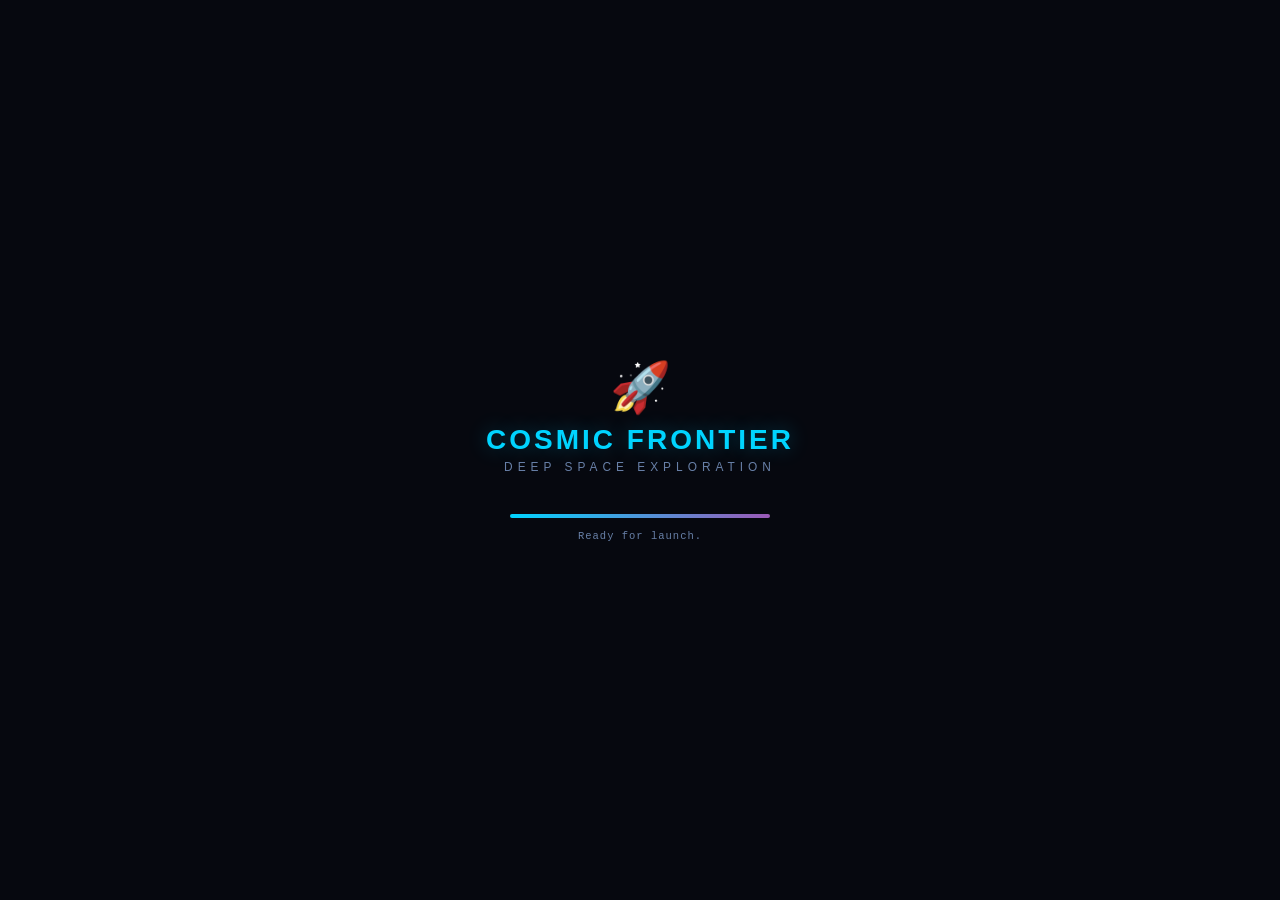
==== index.html @ 84092337 "feat: Create Cosmic Frontier - addictive space exploration mobile game A complete incremental/idle g" ====
<!DOCTYPE html>
<html lang="en">
<head>
  <meta charset="UTF-8">
  <meta name="viewport" content="width=device-width, initial-scale=1.0, maximum-scale=1.0, user-scalable=no">
  <meta name="apple-mobile-web-app-capable" content="yes">
  <meta name="apple-mobile-web-app-status-bar-style" content="black-translucent">
  <meta name="theme-color" content="#06080f">
  <title>Cosmic Frontier</title>
  <link rel="stylesheet" href="css/style.css">
</head>
<body>

<!-- Starfield background canvas -->
<canvas id="starfield"></canvas>

<!-- Particle effects layer -->
<div id="particles"></div>

<!-- Splash screen -->
<div id="splash">
  <div class="splash-logo">🚀</div>
  <div class="splash-title">COSMIC FRONTIER</div>
  <div class="splash-sub">DEEP SPACE EXPLORATION</div>
  <div class="splash-bar-bg"><div class="splash-bar-fill"></div></div>
  <div class="splash-status">Initializing systems...</div>
</div>

<!-- Main App -->
<div id="app">

  <!-- Location Header -->
  <div id="location-header">
    <!-- Rendered by UI.renderHeader() -->
  </div>

  <!-- Resources Bar (horizontal scroll) -->
  <div id="resources-bar">
    <!-- Rendered by UI.renderResources() -->
  </div>

  <!-- Tab Content Area -->
  <div id="tab-area">

    <!-- BASE TAB -->
    <div class="tab-content active" id="tab-base">
      <!-- Rendered by UI.renderBase() -->
    </div>

    <!-- RESEARCH TAB -->
    <div class="tab-content" id="tab-research">
      <!-- Rendered by UI.renderResearch() -->
    </div>

    <!-- BUILD TAB -->
    <div class="tab-content" id="tab-build">
      <!-- Rendered by UI.renderBuild() -->
    </div>

    <!-- LAUNCH TAB -->
    <div class="tab-content" id="tab-launch">
      <!-- Rendered by UI.renderLaunch() -->
    </div>

    <!-- MAP TAB -->
    <div class="tab-content" id="tab-map">
      <!-- Rendered by UI.renderMap() -->
    </div>

    <!-- LOG TAB -->
    <div class="tab-content" id="tab-log">
      <!-- Rendered by UI.renderLog() -->
    </div>

  </div><!-- #tab-area -->

  <!-- Bottom Navigation -->
  <nav id="bottom-nav">
    <button class="tab-btn active" data-tab="base">
      <span class="tab-icon">🌍</span>
      <span class="tab-label">BASE</span>
    </button>
    <button class="tab-btn" data-tab="research">
      <span class="tab-icon">🔬</span>
      <span class="tab-label">RESEARCH</span>
    </button>
    <button class="tab-btn" data-tab="build">
      <span class="tab-icon">🏗</span>
      <span class="tab-label">BUILD</span>
    </button>
    <button class="tab-btn" data-tab="launch">
      <span class="tab-icon">🚀</span>
      <span class="tab-label">LAUNCH</span>
    </button>
    <button class="tab-btn" data-tab="map">
      <span class="tab-icon">🗺</span>
      <span class="tab-label">MAP</span>
    </button>
    <button class="tab-btn" data-tab="log">
      <span class="tab-icon">📋</span>
      <span class="tab-label">LOG</span>
    </button>
  </nav>

</div><!-- #app -->

<!-- ============ OVERLAYS ============ -->

<!-- Secret Discovery Reveal -->
<div class="overlay" id="secret-overlay">
  <div class="overlay-box">
    <div id="secret-content">
      <!-- Rendered dynamically -->
    </div>
  </div>
</div>

<!-- Arrival Overlay -->
<div class="overlay" id="arrival-overlay">
  <div class="overlay-box">
    <div id="arrival-content">
      <!-- Rendered dynamically -->
    </div>
  </div>
</div>

<!-- Offline Progress Overlay -->
<div class="overlay" id="offline-overlay">
  <div class="overlay-box">
    <div id="offline-content">
      <!-- Rendered dynamically -->
    </div>
  </div>
</div>

<!-- Notifications -->
<div id="notifications"></div>

<!-- Tutorial popup -->
<div id="tutorial-popup">
  <!-- Rendered dynamically -->
</div>

<!-- ============ SCRIPTS ============ -->
<script src="js/config.js"></script>
<script src="js/state.js"></script>
<script src="js/engine.js"></script>
<script src="js/actions.js"></script>
<script src="js/ui.js"></script>
<script src="js/main.js"></script>

</body>
</html>
---- css/style.css ----
/* ============================================================
   COSMIC FRONTIER - Stylesheet
   Dark space theme with neon accents and smooth animations
   ============================================================ */

/* ---- RESET & BASE ---- */
*, *::before, *::after { box-sizing: border-box; margin: 0; padding: 0; }

:root {
  --bg:          #06080f;
  --surface:     #0c1020;
  --surface2:    #121830;
  --surface3:    #1a2240;
  --border:      #1e2d50;
  --border2:     #2a3d6a;
  --text:        #c8d8f8;
  --text-dim:    #6880a8;
  --text-bright: #e8f0ff;
  --cyan:        #00d4ff;
  --gold:        #ffd700;
  --green:       #2ecc71;
  --red:         #e74c3c;
  --purple:      #9b59b6;
  --orange:      #f39c12;
  --pink:        #ff44aa;
  --font: -apple-system, BlinkMacSystemFont, 'Segoe UI', Roboto, sans-serif;
  --font-mono: 'Courier New', Courier, monospace;
  --radius: 10px;
  --radius-sm: 6px;
  --shadow: 0 4px 20px rgba(0,0,0,0.5);
  --glow-cyan: 0 0 20px rgba(0,212,255,0.3);
  --glow-gold: 0 0 20px rgba(255,215,0,0.3);
  --transition: 0.2s ease;
}

html, body {
  height: 100%;
  background: var(--bg);
  color: var(--text);
  font-family: var(--font);
  font-size: 14px;
  overflow: hidden;
  user-select: none;
  -webkit-tap-highlight-color: transparent;
}

/* ---- SCROLLBAR ---- */
::-webkit-scrollbar { width: 4px; }
::-webkit-scrollbar-track { background: var(--surface); }
::-webkit-scrollbar-thumb { background: var(--border2); border-radius: 2px; }

/* ---- STARFIELD ---- */
#starfield {
  position: fixed; inset: 0; z-index: 0;
  pointer-events: none;
}

/* ---- PARTICLES ---- */
#particles {
  position: fixed; inset: 0; z-index: 10;
  pointer-events: none;
}

.particle {
  position: absolute;
  width: 6px; height: 6px;
  border-radius: 50%;
  background: var(--cyan);
  animation: particle-burst 0.8s ease-out forwards;
}

@keyframes particle-burst {
  0%   { transform: translate(0,0) scale(1); opacity: 1; }
  100% { transform: translate(var(--tx), var(--ty)) scale(0); opacity: 0; }
}

/* ---- SPLASH SCREEN ---- */
#splash {
  position: fixed; inset: 0; z-index: 1000;
  display: flex; flex-direction: column;
  align-items: center; justify-content: center;
  background: var(--bg);
  transition: opacity 0.6s;
}

#splash.fade-out { opacity: 0; }

.splash-logo {
  font-size: 3.5rem;
  margin-bottom: 8px;
  animation: float 3s ease-in-out infinite;
}

.splash-title {
  font-size: 2rem;
  font-weight: 700;
  color: var(--cyan);
  letter-spacing: 3px;
  text-shadow: var(--glow-cyan);
  margin-bottom: 4px;
}

.splash-sub {
  font-size: 0.85rem;
  color: var(--text-dim);
  letter-spacing: 5px;
  margin-bottom: 40px;
}

.splash-bar-bg {
  width: 260px; height: 4px;
  background: var(--surface3);
  border-radius: 2px;
  overflow: hidden;
  margin-bottom: 12px;
}

.splash-bar-fill {
  height: 100%; width: 0%;
  background: linear-gradient(90deg, var(--cyan), var(--purple));
  transition: width 0.12s linear;
  box-shadow: 0 0 10px var(--cyan);
}

.splash-status {
  font-size: 0.75rem;
  color: var(--text-dim);
  font-family: var(--font-mono);
  letter-spacing: 1px;
}

/* ---- MAIN LAYOUT ---- */
#app {
  position: fixed; inset: 0; z-index: 1;
  display: flex; flex-direction: column;
  max-width: 540px;
  margin: 0 auto;
}

/* ---- HEADER ---- */
#location-header {
  background: linear-gradient(180deg, rgba(12,16,32,0.98) 0%, rgba(6,8,15,0.95) 100%);
  border-bottom: 1px solid var(--border);
  padding: 10px 14px;
  flex-shrink: 0;
  z-index: 5;
}

.location-badge {
  display: flex;
  align-items: center;
  gap: 12px;
  padding: 8px 12px;
  background: var(--surface);
  border: 1px solid;
  border-radius: var(--radius);
  margin-bottom: 6px;
}

.location-icon { font-size: 2rem; }

.location-name {
  font-size: 1.1rem;
  font-weight: 700;
  color: var(--text-bright);
}

.location-dist {
  font-size: 0.72rem;
  color: var(--text-dim);
  font-family: var(--font-mono);
}

.base-indicator {
  margin-left: auto;
  font-size: 0.7rem;
  color: var(--gold);
  background: rgba(255,215,0,0.1);
  padding: 3px 8px;
  border-radius: 12px;
  border: 1px solid rgba(255,215,0,0.3);
}

/* Mission inline */
.mission-inline {
  padding: 4px 0 2px;
}

.mission-label {
  font-size: 0.72rem;
  color: var(--cyan);
  margin-bottom: 4px;
  font-family: var(--font-mono);
}

.mission-bar-wrap {
  height: 4px;
  background: var(--surface3);
  border-radius: 2px;
  overflow: hidden;
}

.mission-bar {
  height: 100%;
  background: linear-gradient(90deg, var(--cyan), var(--purple));
  transition: width 0.5s linear;
  box-shadow: 0 0 8px var(--cyan);
  position: relative;
}

.mission-bar-wrap.big { height: 12px; border-radius: 6px; }
.mission-bar-wrap.big .mission-bar { border-radius: 6px; }

.thruster-glow {
  position: absolute; right: -4px; top: -4px; bottom: -4px; width: 12px;
  background: radial-gradient(ellipse, var(--cyan), transparent);
  animation: thruster 0.3s ease-in-out infinite alternate;
}

@keyframes thruster {
  from { opacity: 0.5; width: 10px; }
  to   { opacity: 1.0; width: 20px; }
}

/* ---- RESOURCES BAR ---- */
#resources-bar {
  display: flex;
  gap: 6px;
  padding: 8px 14px;
  overflow-x: auto;
  flex-shrink: 0;
  background: rgba(6,8,15,0.9);
  border-bottom: 1px solid var(--border);
  scrollbar-width: thin;
}

.resource-chip {
  display: flex;
  align-items: center;
  gap: 8px;
  background: var(--surface);
  border: 1px solid var(--border);
  border-radius: 20px;
  padding: 5px 10px;
  flex-shrink: 0;
  min-width: 90px;
  transition: border-color var(--transition);
  position: relative;
}

.resource-chip:hover { border-color: var(--res-color, var(--border2)); }

.res-icon { font-size: 1rem; }

.res-details { flex: 1; min-width: 0; }

.res-name {
  font-size: 0.65rem;
  color: var(--text-dim);
  text-transform: uppercase;
  letter-spacing: 0.5px;
}

.res-amount {
  font-size: 0.8rem;
  font-family: var(--font-mono);
  color: var(--text-bright);
  white-space: nowrap;
}

.res-rate {
  font-size: 0.65rem;
  color: var(--green);
}

.res-bar-bg {
  height: 2px;
  background: var(--surface3);
  border-radius: 1px;
  margin-top: 2px;
  overflow: hidden;
}

.res-bar-fill {
  height: 100%;
  border-radius: 1px;
  transition: width 0.5s;
}

/* ---- TAB CONTENT ---- */
#tab-area {
  flex: 1;
  overflow-y: auto;
  overflow-x: hidden;
  scrollbar-width: thin;
}

.tab-content { display: none; padding: 14px; }
.tab-content.active { display: block; }

/* ---- BOTTOM NAV ---- */
#bottom-nav {
  display: flex;
  background: rgba(10,12,22,0.98);
  border-top: 1px solid var(--border);
  flex-shrink: 0;
}

.tab-btn {
  flex: 1;
  display: flex;
  flex-direction: column;
  align-items: center;
  justify-content: center;
  padding: 8px 4px;
  background: transparent;
  border: none;
  color: var(--text-dim);
  cursor: pointer;
  font-size: 0.6rem;
  font-family: var(--font);
  gap: 3px;
  transition: color var(--transition), background var(--transition);
  position: relative;
  -webkit-tap-highlight-color: transparent;
}

.tab-btn .tab-icon { font-size: 1.3rem; }
.tab-btn .tab-label { letter-spacing: 0.5px; }

.tab-btn.active {
  color: var(--cyan);
}

.tab-btn.active::before {
  content: '';
  position: absolute;
  top: 0; left: 10%; right: 10%;
  height: 2px;
  background: var(--cyan);
  box-shadow: var(--glow-cyan);
  border-radius: 0 0 2px 2px;
}

.tab-btn:active { background: rgba(255,255,255,0.05); }

/* ---- BASE TAB ---- */
.base-view {
  display: flex;
  flex-direction: column;
  align-items: center;
  gap: 16px;
}

/* Planet visual */
.planet-container {
  position: relative;
  width: 140px; height: 140px;
  display: flex; align-items: center; justify-content: center;
}

.planet-sphere {
  width: 120px; height: 120px;
  border-radius: 50%;
  position: relative;
  animation: planet-rotate 20s linear infinite;
}

.planet-atmosphere {
  position: absolute; inset: -8px;
  border-radius: 50%;
}

.planet-ring {
  position: absolute;
  width: 160px; height: 40px;
  border-radius: 50%;
  border: 4px solid;
  top: 50%; left: 50%;
  transform: translate(-50%, -50%) rotateX(75deg);
  opacity: 0.7;
}

@keyframes planet-rotate {
  from { filter: hue-rotate(0deg); }
  to   { filter: hue-rotate(10deg); }
}

.location-desc {
  text-align: center;
  color: var(--text);
  font-size: 0.88rem;
  line-height: 1.5;
}

.flavor-text {
  text-align: center;
  color: var(--text-dim);
  font-style: italic;
  font-size: 0.8rem;
}

.available-resources { width: 100%; }
.available-resources h3 {
  font-size: 0.75rem;
  color: var(--text-dim);
  text-transform: uppercase;
  letter-spacing: 1px;
  margin-bottom: 8px;
}

.resource-tags { display: flex; flex-wrap: wrap; gap: 6px; }

.res-tag {
  padding: 3px 10px;
  border: 1px solid;
  border-radius: 12px;
  font-size: 0.75rem;
  background: rgba(255,255,255,0.03);
}

/* Mine Button */
.mine-btn {
  display: flex;
  flex-direction: column;
  align-items: center;
  justify-content: center;
  width: 140px; height: 140px;
  border-radius: 50%;
  background: radial-gradient(circle at 35% 35%, #1e3070, #0a1830);
  border: 3px solid var(--cyan);
  box-shadow: var(--glow-cyan), inset 0 0 30px rgba(0,212,255,0.1);
  cursor: pointer;
  color: var(--text-bright);
  transition: transform var(--transition), box-shadow var(--transition);
  -webkit-tap-highlight-color: transparent;
  position: relative;
  overflow: hidden;
}

.mine-btn::after {
  content: '';
  position: absolute; inset: 0;
  border-radius: 50%;
  background: radial-gradient(circle at 50% 50%, rgba(0,212,255,0.15), transparent 70%);
  opacity: 0;
  transition: opacity 0.1s;
}

.mine-btn:active, .mine-btn.mining {
  transform: scale(0.93);
  box-shadow: var(--glow-cyan), inset 0 0 50px rgba(0,212,255,0.25);
}

.mine-btn:active::after, .mine-btn.mining::after { opacity: 1; }

.mine-icon { font-size: 2.2rem; margin-bottom: 2px; }

.mine-text {
  font-size: 1rem;
  font-weight: 700;
  letter-spacing: 3px;
  color: var(--cyan);
}

.mine-sub {
  font-size: 0.6rem;
  color: var(--text-dim);
  letter-spacing: 0.5px;
}

.auto-prod {
  width: 100%;
  background: var(--surface);
  border: 1px solid var(--border);
  border-radius: var(--radius-sm);
  padding: 8px 12px;
  font-size: 0.78rem;
}

.auto-label { color: var(--gold); margin-right: 8px; }
.auto-rates { color: var(--green); }

.hint-box {
  width: 100%;
  background: rgba(255,215,0,0.05);
  border: 1px solid rgba(255,215,0,0.2);
  border-radius: var(--radius-sm);
  padding: 10px 14px;
  font-size: 0.8rem;
  color: var(--gold);
}

.secret-banner {
  width: 100%;
  background: rgba(0,212,255,0.08);
  border: 1px solid var(--cyan);
  border-radius: var(--radius-sm);
  padding: 10px 14px;
  font-size: 0.8rem;
  color: var(--cyan);
  text-align: center;
  animation: pulse-border 2s ease-in-out infinite;
}

@keyframes pulse-border {
  0%, 100% { box-shadow: 0 0 5px rgba(0,212,255,0.2); }
  50%       { box-shadow: 0 0 20px rgba(0,212,255,0.5); }
}

/* ---- RESEARCH TAB ---- */
.active-research {
  background: var(--surface);
  border: 1px solid var(--cyan);
  border-radius: var(--radius);
  padding: 12px;
  margin-bottom: 14px;
  box-shadow: var(--glow-cyan);
}

.ar-header {
  display: flex;
  justify-content: space-between;
  font-size: 0.8rem;
  margin-bottom: 8px;
}

.ar-header strong { color: var(--cyan); }

.ar-bar-bg {
  height: 6px;
  background: var(--surface3);
  border-radius: 3px;
  overflow: hidden;
  margin-bottom: 8px;
}

.ar-bar-fill {
  height: 100%;
  background: linear-gradient(90deg, var(--cyan), var(--purple));
  border-radius: 3px;
  transition: width 0.5s linear;
  box-shadow: 0 0 10px var(--cyan);
}

.cancel-btn {
  font-size: 0.72rem;
  color: var(--text-dim);
  background: transparent;
  border: 1px solid var(--border);
  border-radius: 4px;
  padding: 3px 10px;
  cursor: pointer;
}
.cancel-btn:hover { color: var(--red); border-color: var(--red); }

.research-queue {
  background: var(--surface);
  border: 1px dashed var(--border2);
  border-radius: var(--radius-sm);
  padding: 8px 12px;
  font-size: 0.75rem;
  color: var(--text-dim);
  margin-bottom: 12px;
}

.queue-item {
  display: inline-block;
  background: var(--surface3);
  padding: 2px 8px;
  border-radius: 4px;
  margin: 2px;
  font-size: 0.72rem;
}

.tech-tier { margin-bottom: 20px; }

.tier-title {
  font-size: 0.78rem;
  color: var(--text-dim);
  text-transform: uppercase;
  letter-spacing: 2px;
  margin-bottom: 10px;
  border-bottom: 1px solid var(--border);
  padding-bottom: 6px;
}

.tech-grid {
  display: grid;
  grid-template-columns: 1fr 1fr;
  gap: 8px;
}

.tech-card {
  background: var(--surface);
  border: 1px solid var(--border);
  border-radius: var(--radius);
  padding: 12px;
  display: flex;
  flex-direction: column;
  gap: 5px;
  transition: border-color var(--transition);
}

.tech-card.done {
  border-color: var(--green);
  background: rgba(46,204,113,0.05);
}

.tech-card.active {
  border-color: var(--cyan);
  box-shadow: var(--glow-cyan);
  animation: pulse-border 1.5s ease-in-out infinite;
}

.tech-card.locked {
  opacity: 0.5;
}

.tech-card.blocked {
  opacity: 0.6;
}

.tech-icon { font-size: 1.4rem; }
.tech-name { font-size: 0.82rem; font-weight: 700; color: var(--text-bright); }
.tech-desc { font-size: 0.72rem; color: var(--text-dim); line-height: 1.4; }

.tech-unlocks {
  font-size: 0.68rem;
  color: var(--purple);
  background: rgba(155,89,182,0.1);
  padding: 3px 6px;
  border-radius: 4px;
}

.tech-cost, .build-cost, .rocket-cost { display: flex; flex-wrap: wrap; gap: 3px; margin-top: 4px; }

.cost-item {
  font-size: 0.68rem;
  padding: 2px 6px;
  border-radius: 4px;
  font-family: var(--font-mono);
}

.cost-item.ok { color: var(--green); background: rgba(46,204,113,0.1); }
.cost-item.short { color: var(--red); background: rgba(231,76,60,0.1); }

.tech-status { margin-top: 4px; }

.done-badge { font-size: 0.7rem; color: var(--green); }
.active-badge { font-size: 0.7rem; color: var(--cyan); }
.blocked-badge { font-size: 0.7rem; color: var(--text-dim); }

.research-btn, .build-btn, .build-rocket-btn, .launch-target-btn {
  margin-top: 6px;
  padding: 7px 10px;
  border-radius: var(--radius-sm);
  border: none;
  background: linear-gradient(135deg, var(--cyan), var(--purple));
  color: white;
  font-size: 0.72rem;
  font-weight: 700;
  cursor: pointer;
  letter-spacing: 0.5px;
  transition: opacity var(--transition), transform var(--transition);
}

.research-btn:active, .build-btn:active, .build-rocket-btn:active { transform: scale(0.97); }
.research-btn.disabled, .build-btn.disabled, .build-rocket-btn.disabled {
  opacity: 0.35;
  cursor: not-allowed;
  background: var(--surface3);
  color: var(--text-dim);
}

/* ---- BUILD TAB ---- */
.build-view h3 {
  font-size: 0.78rem;
  color: var(--text-dim);
  text-transform: uppercase;
  letter-spacing: 2px;
  margin-bottom: 10px;
  margin-top: 14px;
}

.existing-buildings {
  display: flex;
  flex-wrap: wrap;
  gap: 6px;
  margin-bottom: 12px;
}

.building-existing {
  display: flex;
  align-items: center;
  gap: 6px;
  background: var(--surface);
  border: 1px solid var(--green);
  border-radius: 20px;
  padding: 4px 12px;
  font-size: 0.78rem;
  color: var(--green);
}

.building-count {
  font-family: var(--font-mono);
  font-weight: 700;
}

.build-grid {
  display: grid;
  grid-template-columns: 1fr 1fr;
  gap: 8px;
}

.build-card {
  background: var(--surface);
  border: 1px solid var(--border);
  border-radius: var(--radius);
  padding: 12px;
  display: flex;
  flex-direction: column;
  gap: 4px;
}

.build-card.locked { opacity: 0.5; }
.build-card.blocked { opacity: 0.65; }
.build-card.maxed { border-color: var(--gold); }

.build-icon { font-size: 1.4rem; }
.build-name { font-size: 0.82rem; font-weight: 700; color: var(--text-bright); }
.build-desc { font-size: 0.7rem; color: var(--text-dim); line-height: 1.4; }
.build-req, .rocket-req { font-size: 0.68rem; color: var(--text-dim); }
.maxed-label { font-size: 0.7rem; color: var(--gold); font-weight: 700; margin-top: 4px; }
.blocked-label { font-size: 0.7rem; color: var(--red); margin-top: 4px; }

.count-badge {
  font-size: 0.65rem;
  background: var(--surface3);
  padding: 1px 5px;
  border-radius: 8px;
  color: var(--gold);
}

/* ---- LAUNCH TAB ---- */
.active-mission {
  background: var(--surface);
  border: 1px solid var(--cyan);
  border-radius: var(--radius);
  padding: 14px;
  margin-bottom: 16px;
  box-shadow: var(--glow-cyan);
}

.mission-title {
  font-size: 0.75rem;
  color: var(--cyan);
  letter-spacing: 2px;
  margin-bottom: 8px;
  font-weight: 700;
}

.mission-detail {
  display: flex;
  align-items: center;
  justify-content: center;
  gap: 10px;
  font-size: 0.9rem;
  margin-bottom: 6px;
  color: var(--text-bright);
}

.mission-arrow { color: var(--cyan); font-size: 1rem; animation: blink 1s step-start infinite; }
@keyframes blink { 50% { opacity: 0.3; } }

.mission-rocket { font-size: 0.78rem; color: var(--text-dim); text-align: center; margin-bottom: 4px; }
.mission-time { font-size: 0.9rem; color: var(--gold); text-align: center; margin-bottom: 10px; font-family: var(--font-mono); }

.hangar-section { margin-bottom: 20px; }
.hangar-section h3, .build-rockets h3 {
  font-size: 0.78rem;
  color: var(--text-dim);
  text-transform: uppercase;
  letter-spacing: 2px;
  margin-bottom: 10px;
}

.empty-hint {
  color: var(--text-dim);
  font-size: 0.8rem;
  text-align: center;
  padding: 16px;
  background: var(--surface);
  border: 1px dashed var(--border);
  border-radius: var(--radius);
}

.hangar-list { display: flex; flex-direction: column; gap: 10px; }

.hangar-entry {
  background: var(--surface);
  border: 1px solid var(--border2);
  border-radius: var(--radius);
  padding: 12px;
}

.rocket-display {
  display: flex;
  align-items: center;
  gap: 10px;
  margin-bottom: 10px;
}

.rocket-icon-lg { font-size: 2rem; }
.rocket-name { font-size: 0.85rem; font-weight: 700; color: var(--text-bright); }
.rocket-desc { font-size: 0.72rem; color: var(--text-dim); }

.launch-targets {
  display: flex;
  flex-wrap: wrap;
  gap: 6px;
}

.launch-target-btn {
  padding: 6px 12px;
  border-radius: 16px;
  border: 1px solid var(--cyan);
  background: rgba(0,212,255,0.1);
  color: var(--cyan);
  font-size: 0.75rem;
  cursor: pointer;
  transition: background var(--transition);
}

.launch-target-btn:hover:not(.disabled) { background: rgba(0,212,255,0.2); }
.launch-target-btn.disabled {
  opacity: 0.4;
  cursor: not-allowed;
  border-color: var(--border);
  color: var(--text-dim);
  background: transparent;
}

.no-targets { font-size: 0.75rem; color: var(--text-dim); }

.rocket-grid {
  display: grid;
  grid-template-columns: 1fr 1fr;
  gap: 8px;
}

.rocket-card {
  background: var(--surface);
  border: 1px solid var(--border);
  border-radius: var(--radius);
  padding: 12px;
  display: flex;
  flex-direction: column;
  gap: 4px;
}

.rocket-card.locked { opacity: 0.5; }
.rocket-icon { font-size: 1.6rem; }
.rocket-name { font-size: 0.82rem; font-weight: 700; color: var(--text-bright); }
.rocket-tier { font-size: 0.65rem; color: var(--purple); text-transform: uppercase; }

/* ---- MAP TAB ---- */
.galaxy-map { display: flex; flex-direction: column; gap: 20px; }

.map-group {}
.map-group-title {
  font-size: 0.75rem;
  text-transform: uppercase;
  letter-spacing: 2px;
  color: var(--text-dim);
  margin-bottom: 10px;
}

.map-nodes {
  display: flex;
  flex-wrap: wrap;
  gap: 8px;
}

.map-node {
  flex: 1; min-width: 100px;
  background: var(--surface);
  border: 1px solid var(--border);
  border-radius: var(--radius);
  padding: 12px;
  text-align: center;
  cursor: pointer;
  transition: border-color var(--transition), transform var(--transition);
  position: relative;
}

.map-node:hover { border-color: var(--loc-color, var(--border2)); transform: translateY(-2px); }

.map-node.current {
  border-color: var(--loc-color, var(--cyan));
  box-shadow: 0 0 15px rgba(var(--loc-color), 0.3);
}

.map-node.unknown { opacity: 0.4; cursor: default; }

.map-node-icon { font-size: 1.8rem; margin-bottom: 4px; }
.map-node-name { font-size: 0.78rem; font-weight: 700; color: var(--text-bright); }
.map-node-dist { font-size: 0.65rem; color: var(--text-dim); font-family: var(--font-mono); margin-top: 2px; }

.here-badge {
  position: absolute;
  top: -8px; left: 50%; transform: translateX(-50%);
  background: var(--cyan);
  color: var(--bg);
  font-size: 0.55rem;
  font-weight: 700;
  padding: 2px 6px;
  border-radius: 8px;
  white-space: nowrap;
  letter-spacing: 0.5px;
}

.base-badge {
  font-size: 0.6rem;
  color: var(--gold);
  background: rgba(255,215,0,0.1);
  border-radius: 4px;
  padding: 2px 4px;
  margin-top: 4px;
  display: inline-block;
}

.secret-badge {
  font-size: 0.6rem;
  color: var(--cyan);
  background: rgba(0,212,255,0.1);
  border-radius: 4px;
  padding: 2px 4px;
  margin-top: 2px;
  display: inline-block;
}

/* ---- LOG TAB ---- */
.log-view { display: flex; flex-direction: column; gap: 16px; }

.stats-panel, .achievements-panel, .save-panel {
  background: var(--surface);
  border: 1px solid var(--border);
  border-radius: var(--radius);
  padding: 14px;
}

.stats-panel h3, .achievements-panel h3 {
  font-size: 0.75rem;
  color: var(--text-dim);
  text-transform: uppercase;
  letter-spacing: 2px;
  margin-bottom: 12px;
}

.stats-grid {
  display: grid;
  grid-template-columns: 1fr 1fr;
  gap: 8px;
}

.stat-item {
  display: flex;
  justify-content: space-between;
  font-size: 0.78rem;
  background: var(--surface2);
  padding: 6px 10px;
  border-radius: var(--radius-sm);
}

.stat-item span:first-child { color: var(--text-dim); }
.stat-item span:last-child { color: var(--cyan); font-family: var(--font-mono); }

.achievement-list { display: flex; flex-direction: column; gap: 6px; }

.achievement {
  display: flex;
  align-items: center;
  gap: 10px;
  background: var(--surface2);
  border-radius: var(--radius-sm);
  padding: 8px 10px;
  border: 1px solid transparent;
}

.achievement.earned { border-color: var(--gold); background: rgba(255,215,0,0.05); }
.achievement.locked { opacity: 0.4; }

.ach-icon { font-size: 1.2rem; }
.ach-info { flex: 1; }
.ach-name { font-size: 0.8rem; font-weight: 700; color: var(--text-bright); }
.ach-desc { font-size: 0.7rem; color: var(--text-dim); }
.ach-check { color: var(--gold); }

.save-panel {
  display: flex;
  gap: 10px;
  justify-content: center;
}

.save-btn, .reset-btn {
  padding: 10px 20px;
  border-radius: var(--radius-sm);
  border: none;
  cursor: pointer;
  font-size: 0.8rem;
  font-weight: 700;
  transition: opacity var(--transition);
}

.save-btn { background: var(--green); color: white; }
.reset-btn { background: var(--red); color: white; }
.save-btn:hover, .reset-btn:hover { opacity: 0.85; }

/* ---- OVERLAYS ---- */
.overlay {
  position: fixed; inset: 0; z-index: 100;
  background: rgba(0,0,0,0.85);
  display: none;
  align-items: center;
  justify-content: center;
  padding: 20px;
}

.overlay.active { display: flex; }

.overlay-box {
  background: var(--surface);
  border: 1px solid var(--border2);
  border-radius: var(--radius);
  padding: 24px;
  max-width: 420px;
  width: 100%;
  max-height: 85vh;
  overflow-y: auto;
  text-align: center;
  position: relative;
}

/* Secret overlay */
#secret-overlay .overlay-box {
  border-color: var(--cyan);
  box-shadow: var(--glow-cyan), 0 0 80px rgba(0,212,255,0.1);
}

.secret-title {
  font-size: 1.1rem;
  font-weight: 700;
  color: var(--cyan);
  text-shadow: var(--glow-cyan);
  letter-spacing: 1px;
  margin-bottom: 20px;
  animation: pulse-border 1.5s ease-in-out infinite;
}

.secret-messages { display: flex; flex-direction: column; gap: 12px; margin-bottom: 20px; }

.secret-message {
  background: var(--surface2);
  border-left: 3px solid var(--cyan);
  padding: 10px 14px;
  border-radius: 0 var(--radius-sm) var(--radius-sm) 0;
  font-size: 0.82rem;
  color: var(--text);
  text-align: left;
  opacity: 0;
  transform: translateX(-20px);
  transition: opacity 0.5s, transform 0.5s;
}

.secret-message.show { opacity: 1; transform: translateX(0); }

.secret-close-btn {
  padding: 12px 30px;
  background: linear-gradient(135deg, var(--cyan), var(--purple));
  border: none;
  border-radius: var(--radius-sm);
  color: white;
  font-size: 0.88rem;
  font-weight: 700;
  cursor: pointer;
  letter-spacing: 2px;
  box-shadow: var(--glow-cyan);
  animation: pulse-border 1s ease-in-out infinite;
}

/* Arrival overlay */
.arrival-icon { font-size: 4rem; margin-bottom: 10px; animation: float 2s ease-in-out infinite; }
.arrival-name { font-size: 1.4rem; font-weight: 700; color: var(--text-bright); margin-bottom: 4px; }
.arrival-dist { font-size: 0.78rem; color: var(--text-dim); font-family: var(--font-mono); margin-bottom: 12px; }
.arrival-flavor { font-style: italic; color: var(--text-dim); margin-bottom: 16px; font-size: 0.85rem; }
.arrival-resources { font-size: 0.78rem; color: var(--text); margin-bottom: 20px; }

#arrival-overlay .overlay-box button {
  padding: 12px 30px;
  background: linear-gradient(135deg, var(--cyan), var(--purple));
  border: none;
  border-radius: var(--radius-sm);
  color: white;
  font-size: 0.88rem;
  font-weight: 700;
  cursor: pointer;
}

/* Offline overlay */
.offline-title { font-size: 1.2rem; font-weight: 700; color: var(--gold); margin-bottom: 8px; }
.offline-time { font-size: 0.85rem; color: var(--text-dim); margin-bottom: 16px; }
.offline-subtitle { font-size: 0.78rem; color: var(--text-dim); margin-bottom: 10px; }
.offline-resources { display: flex; flex-direction: column; gap: 6px; margin-bottom: 20px; }
.offline-resource {
  background: var(--surface2);
  border-radius: var(--radius-sm);
  padding: 6px 12px;
  font-size: 0.8rem;
  color: var(--green);
  text-align: left;
}

#offline-overlay .overlay-box button {
  padding: 10px 24px;
  background: var(--green);
  border: none;
  border-radius: var(--radius-sm);
  color: white;
  font-weight: 700;
  cursor: pointer;
}

/* ---- NOTIFICATIONS ---- */
#notifications {
  position: fixed;
  top: 10px; right: 10px;
  z-index: 200;
  display: flex;
  flex-direction: column;
  gap: 6px;
  max-width: 300px;
  pointer-events: none;
}

.notification {
  background: var(--surface2);
  border: 1px solid var(--border2);
  border-radius: var(--radius-sm);
  padding: 10px 14px;
  font-size: 0.8rem;
  color: var(--text);
  opacity: 0;
  transform: translateX(30px);
  transition: opacity 0.3s, transform 0.3s;
  pointer-events: auto;
}

.notification.show { opacity: 1; transform: translateX(0); }
.notification.success { border-color: var(--green); color: var(--green); }
.notification.error { border-color: var(--red); color: var(--red); }
.notification.warning { border-color: var(--orange); color: var(--orange); }
.notification.info { border-color: var(--cyan); color: var(--cyan); }
.notification.launch { border-color: var(--purple); color: var(--purple); }

.notification.achievement-popup {
  background: var(--surface);
  border-color: var(--gold);
  color: var(--gold);
  max-width: 280px;
}

.ach-popup-inner { display: flex; align-items: center; gap: 10px; }
.ach-popup-icon { font-size: 1.5rem; }
.ach-popup-title { font-size: 0.65rem; text-transform: uppercase; letter-spacing: 1px; opacity: 0.7; }
.ach-popup-name { font-size: 0.85rem; font-weight: 700; }
.ach-popup-desc { font-size: 0.72rem; opacity: 0.8; }

/* ---- FLOATING TEXT ---- */
.float-text {
  position: fixed;
  z-index: 150;
  font-size: 0.9rem;
  font-weight: 700;
  font-family: var(--font-mono);
  pointer-events: none;
  opacity: 0;
  transform: translateY(0);
  transition: none;
  text-shadow: 0 1px 4px rgba(0,0,0,0.8);
}

.float-text.float-up {
  animation: float-up 1.2s ease-out forwards;
}

@keyframes float-up {
  0%   { opacity: 1; transform: translateY(0); }
  80%  { opacity: 1; transform: translateY(-60px); }
  100% { opacity: 0; transform: translateY(-80px); }
}

/* ---- TUTORIAL ---- */
#tutorial-popup {
  position: fixed;
  bottom: 80px; left: 50%; transform: translateX(-50%);
  z-index: 300;
  width: calc(100% - 40px);
  max-width: 400px;
  background: var(--surface);
  border: 1px solid var(--cyan);
  border-radius: var(--radius);
  box-shadow: var(--glow-cyan), var(--shadow);
  opacity: 0;
  transition: opacity 0.3s;
  pointer-events: none;
}

#tutorial-popup.show { opacity: 1; pointer-events: auto; }

.tutorial-inner { padding: 16px; }
.tutorial-title { font-size: 0.9rem; font-weight: 700; color: var(--cyan); margin-bottom: 8px; }
.tutorial-text { font-size: 0.8rem; color: var(--text); line-height: 1.5; margin-bottom: 12px; }

.tutorial-footer {
  display: flex;
  justify-content: space-between;
  align-items: center;
}

.tutorial-footer span { font-size: 0.72rem; color: var(--text-dim); }

.tutorial-footer button {
  padding: 8px 16px;
  background: var(--cyan);
  color: var(--bg);
  border: none;
  border-radius: var(--radius-sm);
  font-size: 0.78rem;
  font-weight: 700;
  cursor: pointer;
}

.tutorial-highlight {
  animation: highlight-pulse 0.8s ease-in-out 3;
}

@keyframes highlight-pulse {
  0%, 100% { box-shadow: none; }
  50%       { box-shadow: 0 0 0 4px var(--cyan), var(--glow-cyan); }
}

/* ---- UTILITIES ---- */
@keyframes float {
  0%, 100% { transform: translateY(0); }
  50%       { transform: translateY(-8px); }
}

.no-resources {
  color: var(--text-dim);
  font-size: 0.8rem;
  padding: 8px;
  font-style: italic;
}

/* ---- RESPONSIVE ---- */
@media (max-width: 360px) {
  .tech-grid, .build-grid, .rocket-grid { grid-template-columns: 1fr; }
}

@media (min-width: 540px) {
  #app {
    border-left: 1px solid var(--border);
    border-right: 1px solid var(--border);
  }
}
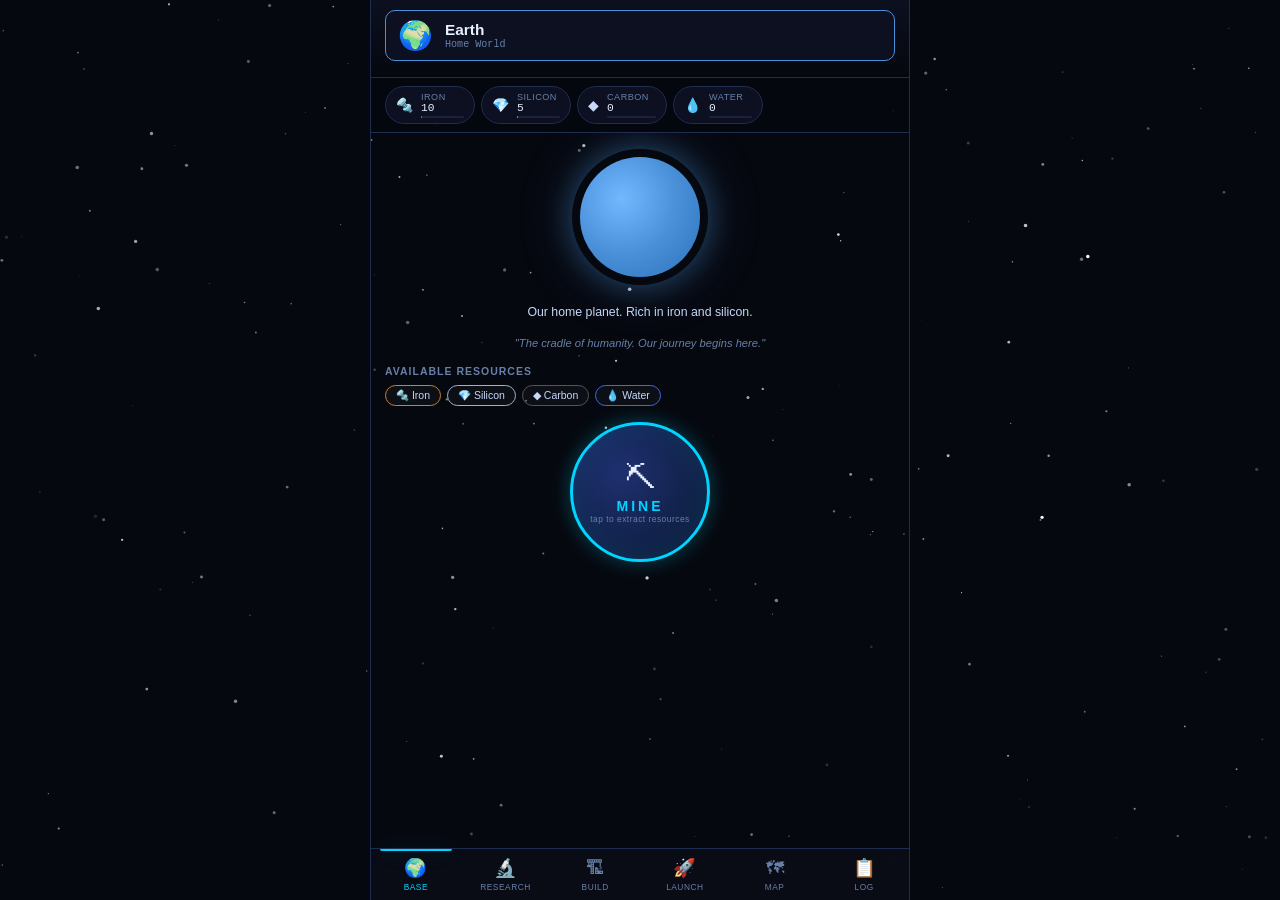
==== commit 66a28e6b: "Add PWA manifest and gh-pages for mobile hosting" ====
--- a/index.html
+++ b/index.html
@@ -6,6 +6,7 @@
   <meta name="apple-mobile-web-app-capable" content="yes">
   <meta name="apple-mobile-web-app-status-bar-style" content="black-translucent">
   <meta name="theme-color" content="#06080f">
+  <link rel="manifest" href="manifest.json">
   <title>Cosmic Frontier</title>
   <link rel="stylesheet" href="css/style.css">
 </head>
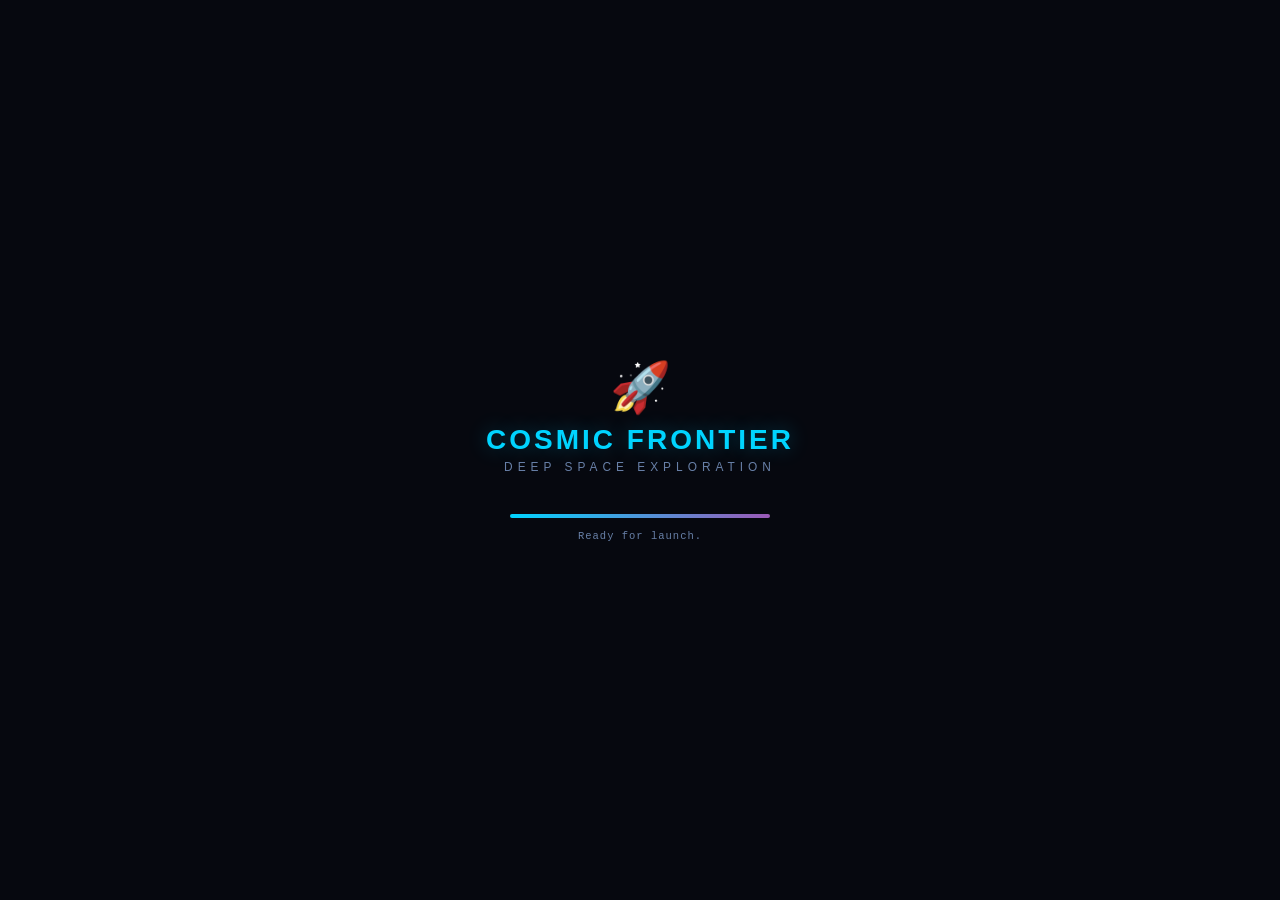
==== commit 57f474ef: "Implement progressive game flow, Earth surface scene, and unmanned rockets - Progressive tab unlocki" ====
--- a/index.html
+++ b/index.html
@@ -14,6 +14,15 @@
 
 <!-- Starfield background canvas -->
 <canvas id="starfield"></canvas>
+
+<!-- Scene atmosphere layer (sits between starfield and app) -->
+<div id="scene-layer">
+  <div class="scene-atmos-gradient"></div>
+  <div class="scene-ground-plane"></div>
+  <div class="scene-horizon-glow"></div>
+  <div class="scene-planet-bg"></div>
+  <div class="scene-speed-overlay"></div>
+</div>
 
 <!-- Particle effects layer -->
 <div id="particles"></div>
--- a/css/style.css
+++ b/css/style.css
@@ -1274,3 +1274,311 @@
     border-right: 1px solid var(--border);
   }
 }
+
+/* ============================================================
+   SCENE LAYER — Atmospheric overlays behind the UI
+   ============================================================ */
+
+#scene-layer {
+  position: fixed;
+  inset: 0;
+  z-index: 1;
+  pointer-events: none;
+  transition: opacity 0.8s ease;
+}
+
+/* ---- Earth Surface Scene ---- */
+#scene-layer.scene-earth .scene-atmos-gradient {
+  position: absolute;
+  inset: 0;
+  background: linear-gradient(
+    to bottom,
+    transparent 0%,
+    rgba(5, 12, 35, 0.18) 28%,
+    rgba(8, 20, 55, 0.50) 50%,
+    rgba(6, 15, 35, 0.82) 70%,
+    rgba(4, 10, 18, 0.97) 83%,
+    rgba(3, 7, 12, 1.0)  100%
+  );
+}
+
+#scene-layer.scene-earth .scene-ground-plane {
+  position: absolute;
+  bottom: 0;
+  left: 0;
+  right: 0;
+  height: 20%;
+  background: linear-gradient(to bottom, #0b1d16 0%, #060f0a 100%);
+}
+
+#scene-layer.scene-earth .scene-horizon-glow {
+  position: absolute;
+  bottom: 18%;
+  left: 0;
+  right: 0;
+  height: 70px;
+  background: radial-gradient(ellipse 80% 100% at 50% 100%,
+    rgba(0, 200, 100, 0.10) 0%, transparent 100%);
+}
+
+/* ---- Space / Other Planets Scene ---- */
+#scene-layer.scene-space .scene-atmos-gradient {
+  position: absolute;
+  inset: 0;
+  background: radial-gradient(ellipse at 50% 100%,
+    rgba(10, 20, 40, 0.25) 0%, transparent 60%);
+}
+
+#scene-layer.scene-space .scene-planet-bg {
+  position: absolute;
+  bottom: 12%;
+  right: -60px;
+  width: 220px;
+  height: 220px;
+  border-radius: 50%;
+  opacity: 0.35;
+  background: var(--planet-color, #4a90d9);
+  animation: float 8s ease-in-out infinite;
+  filter: blur(1px);
+}
+
+/* ---- Space Travel Scene ---- */
+#scene-layer.scene-travel .scene-atmos-gradient {
+  position: absolute;
+  inset: 0;
+  background: radial-gradient(ellipse at 50% 50%,
+    rgba(0, 60, 120, 0.12) 0%, transparent 60%);
+}
+
+#scene-layer.scene-travel .scene-speed-overlay {
+  position: absolute;
+  inset: 0;
+  background: radial-gradient(ellipse at 50% 50%,
+    rgba(0, 150, 255, 0.04) 0%,
+    rgba(0, 50, 100, 0.06) 40%,
+    transparent 70%);
+  animation: warp-pulse 2s ease-in-out infinite;
+}
+
+@keyframes warp-pulse {
+  0%, 100% { opacity: 0.7; }
+  50%       { opacity: 1.0; }
+}
+
+/* ---- App transparency so scene shows through ---- */
+#app {
+  background: transparent;
+}
+
+/* ============================================================
+   EARTH SURFACE VIEW — Replaces planet sphere on Earth
+   ============================================================ */
+
+.surface-view {
+  display: flex;
+  flex-direction: column;
+  align-items: center;
+  padding: 8px 16px 20px;
+  gap: 12px;
+}
+
+.surface-scene-panel {
+  width: 100%;
+  height: 130px;
+  border-radius: 12px;
+  overflow: hidden;
+  border: 1px solid rgba(0, 180, 80, 0.20);
+  position: relative;
+  background: linear-gradient(
+    to bottom,
+    #02040d 0%,
+    #07122a 35%,
+    #0a1f38 55%,
+    #0b2018 75%,
+    #080f0c 100%
+  );
+  flex-shrink: 0;
+}
+
+.surface-sky-region {
+  position: absolute;
+  top: 0;
+  left: 0;
+  right: 0;
+  height: 65%;
+  overflow: hidden;
+}
+
+.surface-star-dots {
+  position: absolute;
+  top: 10px;
+  left: 0;
+  right: 0;
+  text-align: center;
+  color: rgba(255, 255, 255, 0.25);
+  font-size: 9px;
+  letter-spacing: 10px;
+  animation: twinkle-dots 4s ease-in-out infinite;
+}
+
+@keyframes twinkle-dots {
+  0%, 100% { opacity: 0.25; }
+  50%       { opacity: 0.70; }
+}
+
+.surface-atmos-curve {
+  position: absolute;
+  bottom: 0;
+  left: -20%;
+  right: -20%;
+  height: 30px;
+  background: radial-gradient(ellipse at 50% 100%,
+    rgba(0, 160, 80, 0.12) 0%, transparent 70%);
+}
+
+.surface-ground-region {
+  position: absolute;
+  bottom: 0;
+  left: 0;
+  right: 0;
+  height: 40%;
+  background: linear-gradient(to bottom, #0c1f17 0%, #060f0a 100%);
+  border-top: 1px solid rgba(0, 160, 60, 0.18);
+  display: flex;
+  align-items: flex-start;
+  padding: 6px 14px 0;
+}
+
+.surface-structures {
+  display: flex;
+  align-items: center;
+  gap: 10px;
+  flex-wrap: wrap;
+}
+
+.surface-struct {
+  font-size: 20px;
+  filter: drop-shadow(0 0 5px rgba(0, 220, 120, 0.35));
+  animation: float 4s ease-in-out infinite;
+}
+
+.surface-struct.miner-icon { animation-delay: 0.3s; }
+.surface-struct:nth-child(2) { animation-delay: 0.6s; }
+.surface-struct:nth-child(3) { animation-delay: 0.9s; }
+.surface-struct:nth-child(4) { animation-delay: 1.2s; }
+
+.surface-ground-line {
+  position: absolute;
+  bottom: 0;
+  left: 0;
+  right: 0;
+  height: 2px;
+  background: linear-gradient(90deg,
+    transparent 0%, rgba(0,160,60,0.25) 20%, rgba(0,160,60,0.25) 80%, transparent 100%);
+}
+
+.surface-status-bar {
+  display: flex;
+  align-items: center;
+  gap: 10px;
+  width: 100%;
+  padding: 0 4px;
+}
+
+.surface-loc-label {
+  font-size: 10px;
+  color: var(--text-dim);
+  text-transform: uppercase;
+  letter-spacing: 1.5px;
+  font-family: var(--font-mono);
+}
+
+.surface-base-badge {
+  font-size: 9px;
+  color: var(--cyan);
+  border: 1px solid rgba(0, 212, 255, 0.4);
+  border-radius: 3px;
+  padding: 1px 6px;
+  letter-spacing: 0.5px;
+}
+
+/* ============================================================
+   PROGRESSIVE TAB LOCKS
+   ============================================================ */
+
+.tab-btn.tab-locked {
+  opacity: 0.18;
+  pointer-events: none;
+  filter: grayscale(0.8);
+  cursor: not-allowed;
+}
+
+@keyframes tab-unlock-anim {
+  0%   { opacity: 0.18; transform: translateY(8px); }
+  40%  { opacity: 1.0;  transform: translateY(-4px);
+         box-shadow: 0 0 24px var(--cyan), 0 0 8px var(--cyan); }
+  100% { opacity: 1.0;  transform: translateY(0); box-shadow: none; }
+}
+
+.tab-btn.tab-unlocking {
+  animation: tab-unlock-anim 0.7s ease forwards;
+}
+
+/* ============================================================
+   UNMANNED / TEST MISSION STYLES
+   ============================================================ */
+
+.unmanned-badge {
+  font-size: 0.6rem;
+  color: #ffaa44;
+  background: rgba(255, 160, 40, 0.12);
+  border: 1px solid rgba(255, 160, 40, 0.35);
+  border-radius: 3px;
+  padding: 1px 5px;
+  vertical-align: middle;
+  margin-left: 4px;
+}
+
+.unmanned-entry {
+  border-color: rgba(255, 160, 40, 0.25) !important;
+}
+
+.probe-target {
+  border-color: rgba(255, 160, 40, 0.4) !important;
+  color: #ffcc88 !important;
+}
+
+.mission-note {
+  font-size: 0.72rem;
+  color: #ffaa55;
+  margin: 4px 0;
+  font-style: italic;
+}
+
+.test-mission-active {
+  border-color: rgba(255, 160, 40, 0.35) !important;
+}
+
+.test-mission-active .mission-title {
+  color: #ffaa44 !important;
+}
+
+.probe-bar {
+  background: linear-gradient(90deg, #ff8800, #ffcc44) !important;
+  box-shadow: 0 0 8px rgba(255, 160, 40, 0.5) !important;
+}
+
+.unmanned-tag {
+  font-size: 0.55rem;
+  background: rgba(255, 140, 40, 0.2);
+  color: #ffaa55;
+  border: 1px solid rgba(255, 140, 40, 0.4);
+  border-radius: 3px;
+  padding: 1px 4px;
+  vertical-align: middle;
+  margin: 0 4px;
+}
+
+.mission-inline.test-mode .mission-bar {
+  background: linear-gradient(90deg, #ff8800, #ffcc44);
+}
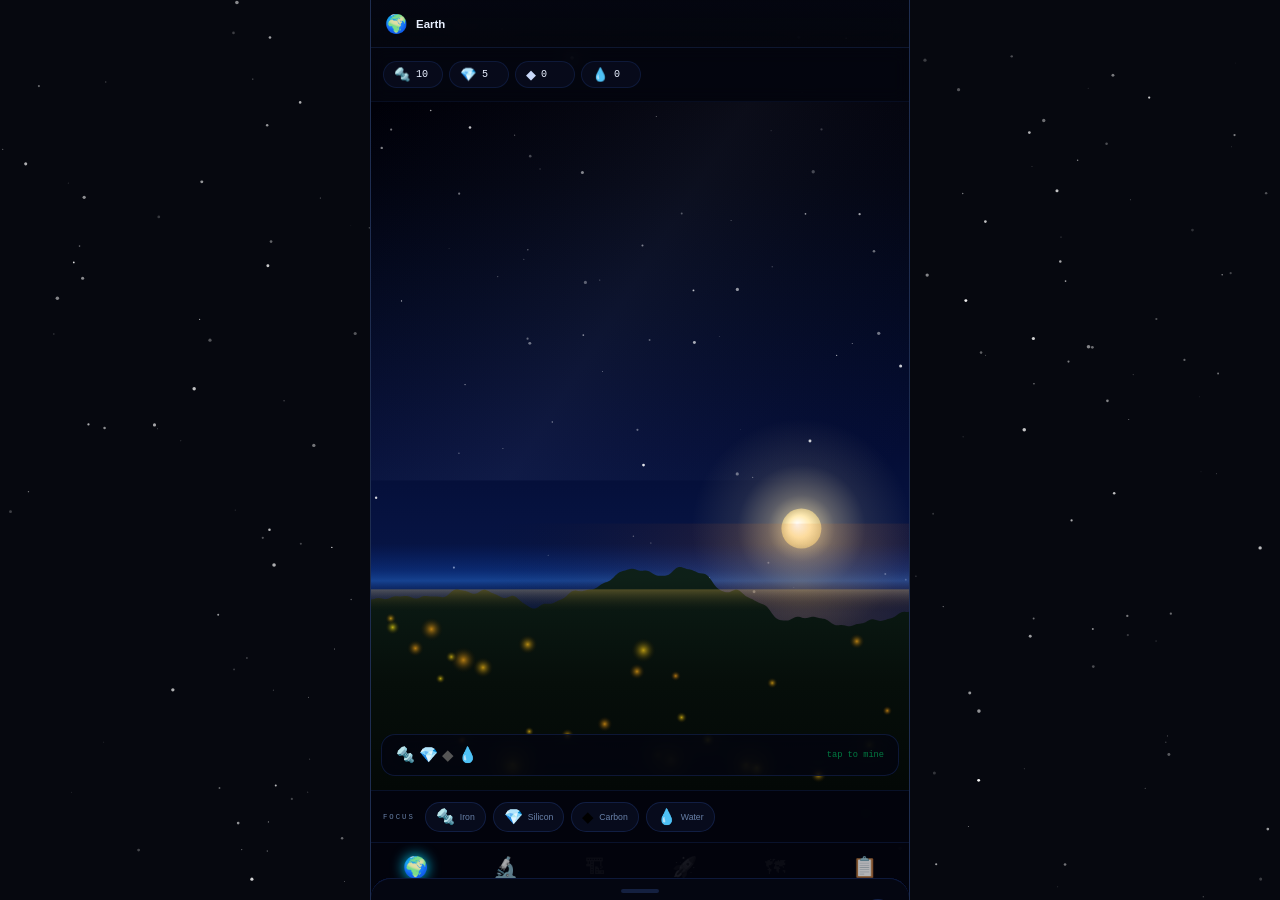
==== commit 6668184a: "Add photorealistic planet surface views and fix bottom nav cutoff - Fix iOS home indicator cutoff: a" ====
--- a/index.html
+++ b/index.html
@@ -2,7 +2,7 @@
 <html lang="en">
 <head>
   <meta charset="UTF-8">
-  <meta name="viewport" content="width=device-width, initial-scale=1.0, maximum-scale=1.0, user-scalable=no">
+  <meta name="viewport" content="width=device-width, initial-scale=1.0, maximum-scale=1.0, user-scalable=no, viewport-fit=cover">
   <meta name="apple-mobile-web-app-capable" content="yes">
   <meta name="apple-mobile-web-app-status-bar-style" content="black-translucent">
   <meta name="theme-color" content="#06080f">
@@ -12,19 +12,16 @@
 </head>
 <body>
 
-<!-- Starfield background canvas -->
+<!-- Starfield background canvas (always behind everything) -->
 <canvas id="starfield"></canvas>
 
-<!-- Scene atmosphere layer (sits between starfield and app) -->
+<!-- Photorealistic scene canvas (fills #scene-view) -->
+<!-- Scene layer: only used for travel warp overlay now -->
 <div id="scene-layer">
-  <div class="scene-atmos-gradient"></div>
-  <div class="scene-ground-plane"></div>
-  <div class="scene-horizon-glow"></div>
-  <div class="scene-planet-bg"></div>
   <div class="scene-speed-overlay"></div>
 </div>
 
-<!-- Particle effects layer -->
+<!-- Particle effects (above scene, below app) -->
 <div id="particles"></div>
 
 <!-- Splash screen -->
@@ -36,122 +33,170 @@
   <div class="splash-status">Initializing systems...</div>
 </div>
 
-<!-- Main App -->
+<!-- ======== MAIN APP ======== -->
 <div id="app">
 
-  <!-- Location Header -->
-  <div id="location-header">
-    <!-- Rendered by UI.renderHeader() -->
-  </div>
-
-  <!-- Resources Bar (horizontal scroll) -->
-  <div id="resources-bar">
-    <!-- Rendered by UI.renderResources() -->
-  </div>
-
-  <!-- Tab Content Area -->
-  <div id="tab-area">
-
-    <!-- BASE TAB -->
-    <div class="tab-content active" id="tab-base">
-      <!-- Rendered by UI.renderBase() -->
-    </div>
-
-    <!-- RESEARCH TAB -->
-    <div class="tab-content" id="tab-research">
-      <!-- Rendered by UI.renderResearch() -->
-    </div>
-
-    <!-- BUILD TAB -->
-    <div class="tab-content" id="tab-build">
-      <!-- Rendered by UI.renderBuild() -->
-    </div>
-
-    <!-- LAUNCH TAB -->
-    <div class="tab-content" id="tab-launch">
-      <!-- Rendered by UI.renderLaunch() -->
-    </div>
-
-    <!-- MAP TAB -->
-    <div class="tab-content" id="tab-map">
-      <!-- Rendered by UI.renderMap() -->
-    </div>
-
-    <!-- LOG TAB -->
-    <div class="tab-content" id="tab-log">
-      <!-- Rendered by UI.renderLog() -->
-    </div>
-
-  </div><!-- #tab-area -->
-
-  <!-- Bottom Navigation -->
+  <!-- Slim top HUD -->
+  <div id="hud-top">
+    <div id="hud-location">
+      <!-- Rendered by renderHUDTop() -->
+    </div>
+    <div id="hud-mission-strip">
+      <!-- Mission progress appears here during missions -->
+    </div>
+  </div>
+
+  <!-- Compact resource strip -->
+  <div id="hud-resources">
+    <!-- Rendered by renderResources() -->
+  </div>
+
+  <!-- SCENE VIEW: fills all remaining vertical space, tap to mine -->
+  <div id="scene-view"
+    ontouchstart="onSceneTouchStart(event)"
+    onclick="onSceneClick(event)">
+
+    <!-- Photorealistic surface canvas (rendered by scenes.js) -->
+    <canvas id="scene-canvas" style="position:absolute;inset:0;width:100%;height:100%;z-index:0;pointer-events:none;"></canvas>
+
+    <!-- Tap ripple effects injected here by JS -->
+    <div id="mine-ripple-layer"></div>
+
+    <!-- Scene art / location overlay (structures, labels) -->
+    <div id="scene-overlay">
+      <!-- Rendered by renderSceneOverlay() -->
+    </div>
+
+    <!-- First-time tap hint (auto-fades) -->
+    <div id="tap-hint-wrap">
+      <div id="tap-hint">⛏ tap to mine</div>
+    </div>
+
+  </div><!-- #scene-view -->
+
+  <!-- Mining focus selector -->
+  <div id="focus-bar">
+    <span class="focus-bar-label">FOCUS</span>
+    <div id="focus-resources-row">
+      <!-- Rendered by renderFocusBar() -->
+    </div>
+  </div>
+
+  <!-- Icon-only bottom navigation -->
   <nav id="bottom-nav">
     <button class="tab-btn active" data-tab="base">
       <span class="tab-icon">🌍</span>
-      <span class="tab-label">BASE</span>
+      <div class="tab-dot"></div>
     </button>
     <button class="tab-btn" data-tab="research">
       <span class="tab-icon">🔬</span>
-      <span class="tab-label">RESEARCH</span>
+      <div class="tab-dot"></div>
     </button>
     <button class="tab-btn" data-tab="build">
       <span class="tab-icon">🏗</span>
-      <span class="tab-label">BUILD</span>
+      <div class="tab-dot"></div>
     </button>
     <button class="tab-btn" data-tab="launch">
       <span class="tab-icon">🚀</span>
-      <span class="tab-label">LAUNCH</span>
+      <div class="tab-dot"></div>
     </button>
     <button class="tab-btn" data-tab="map">
       <span class="tab-icon">🗺</span>
-      <span class="tab-label">MAP</span>
+      <div class="tab-dot"></div>
     </button>
     <button class="tab-btn" data-tab="log">
       <span class="tab-icon">📋</span>
-      <span class="tab-label">LOG</span>
+      <div class="tab-dot"></div>
     </button>
   </nav>
 
+  <!-- ===== SLIDE-UP PANELS ===== -->
+
+  <div id="panel-research" class="slide-panel">
+    <div class="panel-handle-bar"><div class="handle-pill"></div></div>
+    <div class="panel-header">
+      <span class="panel-title">🔬 Research</span>
+      <button class="panel-close" onclick="UI.closePanel()">✕</button>
+    </div>
+    <div class="panel-scroll">
+      <div id="tab-research"></div>
+    </div>
+  </div>
+
+  <div id="panel-build" class="slide-panel">
+    <div class="panel-handle-bar"><div class="handle-pill"></div></div>
+    <div class="panel-header">
+      <span class="panel-title">🏗 Build</span>
+      <button class="panel-close" onclick="UI.closePanel()">✕</button>
+    </div>
+    <div class="panel-scroll">
+      <div id="tab-build"></div>
+    </div>
+  </div>
+
+  <div id="panel-launch" class="slide-panel">
+    <div class="panel-handle-bar"><div class="handle-pill"></div></div>
+    <div class="panel-header">
+      <span class="panel-title">🚀 Launch</span>
+      <button class="panel-close" onclick="UI.closePanel()">✕</button>
+    </div>
+    <div class="panel-scroll">
+      <div id="tab-launch"></div>
+    </div>
+  </div>
+
+  <div id="panel-map" class="slide-panel">
+    <div class="panel-handle-bar"><div class="handle-pill"></div></div>
+    <div class="panel-header">
+      <span class="panel-title">🗺 Star Map</span>
+      <button class="panel-close" onclick="UI.closePanel()">✕</button>
+    </div>
+    <div class="panel-scroll">
+      <div id="tab-map"></div>
+    </div>
+  </div>
+
+  <div id="panel-log" class="slide-panel">
+    <div class="panel-handle-bar"><div class="handle-pill"></div></div>
+    <div class="panel-header">
+      <span class="panel-title">📋 Mission Log</span>
+      <button class="panel-close" onclick="UI.closePanel()">✕</button>
+    </div>
+    <div class="panel-scroll">
+      <div id="tab-log"></div>
+    </div>
+  </div>
+
+  <!-- Panel backdrop (tap to close) -->
+  <div id="panel-backdrop" onclick="UI.closePanel()"></div>
+
 </div><!-- #app -->
 
 <!-- ============ OVERLAYS ============ -->
 
-<!-- Secret Discovery Reveal -->
 <div class="overlay" id="secret-overlay">
   <div class="overlay-box">
-    <div id="secret-content">
-      <!-- Rendered dynamically -->
-    </div>
-  </div>
-</div>
-
-<!-- Arrival Overlay -->
+    <div id="secret-content"></div>
+  </div>
+</div>
+
 <div class="overlay" id="arrival-overlay">
   <div class="overlay-box">
-    <div id="arrival-content">
-      <!-- Rendered dynamically -->
-    </div>
-  </div>
-</div>
-
-<!-- Offline Progress Overlay -->
+    <div id="arrival-content"></div>
+  </div>
+</div>
+
 <div class="overlay" id="offline-overlay">
   <div class="overlay-box">
-    <div id="offline-content">
-      <!-- Rendered dynamically -->
-    </div>
-  </div>
-</div>
-
-<!-- Notifications -->
+    <div id="offline-content"></div>
+  </div>
+</div>
+
 <div id="notifications"></div>
-
-<!-- Tutorial popup -->
-<div id="tutorial-popup">
-  <!-- Rendered dynamically -->
-</div>
+<div id="tutorial-popup"></div>
 
 <!-- ============ SCRIPTS ============ -->
+<script src="js/scenes.js"></script>
 <script src="js/config.js"></script>
 <script src="js/state.js"></script>
 <script src="js/engine.js"></script>
--- a/css/style.css
+++ b/css/style.css
@@ -131,382 +131,414 @@
 
 /* ---- MAIN LAYOUT ---- */
 #app {
-  position: fixed; inset: 0; z-index: 1;
+  position: fixed; inset: 0; z-index: 2;
   display: flex; flex-direction: column;
-  max-width: 540px;
-  margin: 0 auto;
-}
-
-/* ---- HEADER ---- */
-#location-header {
-  background: linear-gradient(180deg, rgba(12,16,32,0.98) 0%, rgba(6,8,15,0.95) 100%);
-  border-bottom: 1px solid var(--border);
-  padding: 10px 14px;
+  max-width: 540px; margin: 0 auto;
+  background: transparent;
+}
+
+/* ---- TOP HUD ---- */
+#hud-top {
   flex-shrink: 0;
+  height: 48px;
+  display: flex;
+  align-items: center;
+  gap: 10px;
+  padding: 0 14px;
+  background: linear-gradient(to bottom, rgba(4,6,16,0.94) 0%, rgba(4,6,14,0.78) 100%);
+  backdrop-filter: blur(12px);
+  -webkit-backdrop-filter: blur(12px);
+  border-bottom: 1px solid rgba(20,35,70,0.6);
   z-index: 5;
 }
 
-.location-badge {
-  display: flex;
-  align-items: center;
-  gap: 12px;
-  padding: 8px 12px;
-  background: var(--surface);
-  border: 1px solid;
-  border-radius: var(--radius);
-  margin-bottom: 6px;
-}
-
-.location-icon { font-size: 2rem; }
-
-.location-name {
-  font-size: 1.1rem;
-  font-weight: 700;
+#hud-location {
+  display: flex; align-items: center;
+  gap: 8px; flex: 1; min-width: 0;
+}
+.hud-loc-icon { font-size: 1.3rem; flex-shrink: 0; }
+.hud-loc-text { display: flex; flex-direction: column; min-width: 0; }
+.hud-loc-name {
+  font-size: 0.82rem; font-weight: 700;
   color: var(--text-bright);
-}
-
-.location-dist {
-  font-size: 0.72rem;
-  color: var(--text-dim);
-  font-family: var(--font-mono);
-}
-
-.base-indicator {
-  margin-left: auto;
-  font-size: 0.7rem;
-  color: var(--gold);
-  background: rgba(255,215,0,0.1);
-  padding: 3px 8px;
-  border-radius: 12px;
-  border: 1px solid rgba(255,215,0,0.3);
-}
-
-/* Mission inline */
-.mission-inline {
-  padding: 4px 0 2px;
-}
-
-.mission-label {
-  font-size: 0.72rem;
-  color: var(--cyan);
-  margin-bottom: 4px;
-  font-family: var(--font-mono);
-}
-
-.mission-bar-wrap {
-  height: 4px;
-  background: var(--surface3);
-  border-radius: 2px;
-  overflow: hidden;
-}
-
-.mission-bar {
+  white-space: nowrap; overflow: hidden; text-overflow: ellipsis;
+}
+.hud-loc-sub {
+  font-size: 0.58rem; color: var(--text-dim);
+  font-family: var(--font-mono); letter-spacing: 0.5px;
+}
+.hud-base-dot {
+  width: 6px; height: 6px; border-radius: 50%;
+  background: var(--cyan); box-shadow: 0 0 8px var(--cyan);
+  flex-shrink: 0; animation: pulse-dot 2s ease-in-out infinite;
+}
+@keyframes pulse-dot { 0%, 100% { opacity: 1; } 50% { opacity: 0.35; } }
+
+#hud-mission-strip {
+  display: flex; flex-direction: column;
+  align-items: flex-end; gap: 3px;
+  flex-shrink: 0; max-width: 44%;
+}
+.hud-mission-row { display: flex; flex-direction: column; align-items: flex-end; gap: 3px; width: 100%; }
+.hud-mission-label {
+  font-size: 0.58rem; color: var(--cyan);
+  font-family: var(--font-mono); white-space: nowrap;
+  overflow: hidden; text-overflow: ellipsis; max-width: 100%;
+}
+.hud-mission-bar-bg {
+  width: 90px; height: 3px;
+  background: rgba(20,35,80,0.6); border-radius: 2px; overflow: hidden;
+}
+.hud-mission-bar {
   height: 100%;
   background: linear-gradient(90deg, var(--cyan), var(--purple));
   transition: width 0.5s linear;
-  box-shadow: 0 0 8px var(--cyan);
+  box-shadow: 0 0 6px var(--cyan);
+}
+.hud-mission-bar.probe-bar { background: linear-gradient(90deg, #ff8800, #ffcc44); box-shadow: 0 0 6px #ff8800; }
+
+/* ---- RESOURCE HUD ---- */
+#hud-resources {
+  flex-shrink: 0; height: 54px;
+  display: flex; align-items: center; gap: 6px;
+  padding: 0 12px; overflow-x: auto;
+  scrollbar-width: none; -webkit-overflow-scrolling: touch;
+  background: rgba(3,5,14,0.72);
+  backdrop-filter: blur(8px); -webkit-backdrop-filter: blur(8px);
+  border-bottom: 1px solid rgba(12,22,52,0.5);
+}
+#hud-resources::-webkit-scrollbar { display: none; }
+
+/* Compact HUD resource chips */
+.hud-res-chip {
+  display: flex; align-items: center; gap: 5px;
+  background: rgba(8,12,28,0.9);
+  border: 1px solid rgba(18,32,72,0.7);
+  border-radius: 20px; padding: 5px 10px;
+  flex-shrink: 0; position: relative; overflow: hidden;
+  transition: border-color var(--transition);
+  min-width: 60px;
+}
+.hud-res-chip:hover { border-color: var(--res-color, var(--border2)); }
+.hud-res-icon { font-size: 0.95rem; }
+.hud-res-amount {
+  font-size: 0.72rem; font-family: var(--font-mono);
+  color: var(--text-bright); white-space: nowrap;
+}
+.hud-res-rate { font-size: 0.58rem; color: var(--green); }
+.hud-res-bar {
+  position: absolute; bottom: 0; left: 0; height: 2px;
+  border-radius: 0 1px 1px 0; opacity: 0.5;
+  transition: width 0.5s;
+}
+
+/* Legacy chips (used in panels) */
+.resource-chip {
+  display: flex; align-items: center; gap: 7px;
+  background: rgba(10,16,36,0.88);
+  border: 1px solid rgba(22,36,78,0.7);
+  border-radius: 22px; padding: 5px 11px;
+  flex-shrink: 0; min-width: 78px;
+  transition: border-color var(--transition); position: relative;
+}
+.resource-chip:hover { border-color: var(--res-color, var(--border2)); }
+.res-icon { font-size: 1rem; }
+.res-details { flex: 1; min-width: 0; }
+.res-name { font-size: 0.6rem; color: var(--text-dim); text-transform: uppercase; letter-spacing: 0.5px; }
+.res-amount { font-size: 0.78rem; font-family: var(--font-mono); color: var(--text-bright); white-space: nowrap; }
+.res-rate { font-size: 0.6rem; color: var(--green); }
+.res-bar-bg { height: 2px; background: var(--surface3); border-radius: 1px; margin-top: 2px; overflow: hidden; }
+.res-bar-fill { height: 100%; border-radius: 1px; transition: width 0.5s; }
+
+/* ---- SCENE VIEW (fills space, tap to mine) ---- */
+#scene-view {
+  flex: 1;
   position: relative;
-}
-
+  overflow: hidden;
+  cursor: crosshair;
+  -webkit-tap-highlight-color: transparent;
+  touch-action: manipulation;
+}
+
+#mine-ripple-layer { position: absolute; inset: 0; pointer-events: none; z-index: 5; }
+
+.mine-ripple {
+  position: absolute;
+  width: 70px; height: 70px; border-radius: 50%;
+  border: 1.5px solid var(--cyan);
+  pointer-events: none;
+  transform: translate(-50%, -50%) scale(0);
+  animation: ripple-expand 0.7s cubic-bezier(0.2, 0.6, 0.4, 1) forwards;
+}
+.mine-ripple.focused { border-color: var(--res-color, var(--cyan)); }
+@keyframes ripple-expand {
+  0%   { transform: translate(-50%, -50%) scale(0); opacity: 0.9; }
+  100% { transform: translate(-50%, -50%) scale(2.8); opacity: 0; }
+}
+
+#scene-overlay { position: absolute; inset: 0; pointer-events: none; z-index: 3; }
+
+#tap-hint-wrap {
+  position: absolute; bottom: 38%; left: 50%;
+  transform: translateX(-50%); pointer-events: none; z-index: 4;
+  animation: hint-fade 5s ease 2s forwards;
+}
+@keyframes hint-fade { 0%, 65% { opacity: 1; } 100% { opacity: 0; } }
+#tap-hint {
+  background: rgba(0,180,100,0.10);
+  border: 1px solid rgba(0,200,100,0.22);
+  border-radius: 20px; padding: 8px 22px;
+  font-size: 0.72rem; color: rgba(0,220,120,0.7);
+  letter-spacing: 1.5px; white-space: nowrap;
+  animation: tap-hint-pulse 2.2s ease-in-out infinite;
+}
+@keyframes tap-hint-pulse {
+  0%, 100% { box-shadow: none; }
+  50%       { box-shadow: 0 0 22px rgba(0,200,100,0.18); }
+}
+
+/* Scene overlay: structures on Earth surface */
+.scene-earth-structures {
+  position: absolute; bottom: 24%; left: 14px;
+  display: flex; gap: 14px; align-items: flex-end;
+  pointer-events: none;
+}
+.scene-struct-icon {
+  font-size: 1.7rem;
+  filter: drop-shadow(0 0 8px rgba(0,220,120,0.4));
+  animation: float 4s ease-in-out infinite;
+}
+.scene-struct-icon:nth-child(2) { animation-delay: 0.5s; font-size: 1.4rem; }
+.scene-struct-icon:nth-child(3) { animation-delay: 1.0s; font-size: 1.4rem; }
+.scene-struct-icon:nth-child(4) { animation-delay: 1.5s; }
+
+/* Scene info card (bottom of scene, shows location data) */
+.scene-info-card {
+  position: absolute; bottom: 14px; left: 10px; right: 10px;
+  background: rgba(3,5,16,0.75);
+  backdrop-filter: blur(12px); -webkit-backdrop-filter: blur(12px);
+  border: 1px solid rgba(18,32,72,0.7);
+  border-radius: 14px; padding: 11px 14px;
+  pointer-events: none;
+}
+.scene-loc-name {
+  font-size: 0.72rem; font-weight: 700; color: var(--text-bright); margin-bottom: 2px;
+}
+.scene-loc-desc {
+  font-size: 0.67rem; color: var(--text-dim); line-height: 1.4; margin-bottom: 6px;
+}
+.scene-res-tags { display: flex; flex-wrap: wrap; gap: 5px; margin-bottom: 4px; }
+.scene-res-tag {
+  padding: 2px 8px; border: 1px solid; border-radius: 10px;
+  font-size: 0.65rem; background: rgba(255,255,255,0.03);
+}
+.scene-prod-line { font-size: 0.67rem; color: var(--green); margin-top: 2px; }
+.scene-hint-line { font-size: 0.65rem; color: rgba(255,215,0,0.7); margin-top: 4px; }
+
+/* Travel overlay card */
+.scene-travel-card {
+  position: absolute; top: 50%; left: 50%;
+  transform: translate(-50%, -50%);
+  background: rgba(3,5,16,0.82);
+  backdrop-filter: blur(14px); -webkit-backdrop-filter: blur(14px);
+  border: 1px solid rgba(0,200,255,0.2);
+  border-radius: 16px; padding: 20px 28px;
+  text-align: center; pointer-events: none;
+  min-width: 180px;
+}
+.stc-label { font-size: 0.6rem; color: var(--cyan); font-family: var(--font-mono); letter-spacing: 2px; margin-bottom: 4px; }
+.stc-dest { font-size: 1.2rem; color: var(--text-bright); font-weight: 700; margin-bottom: 4px; }
+.stc-eta { font-size: 0.75rem; color: var(--text-dim); font-family: var(--font-mono); margin-bottom: 10px; }
+.stc-bar-bg { height: 4px; background: rgba(20,35,80,0.6); border-radius: 2px; overflow: hidden; }
+.stc-bar { height: 100%; background: linear-gradient(90deg, var(--cyan), var(--purple)); transition: width 0.5s linear; }
+.stc-bar.probe-bar { background: linear-gradient(90deg, #ff8800, #ffcc44); }
+
+/* Scene info card SIC classes */
+.sic-row { display: flex; align-items: center; gap: 10px; flex-wrap: wrap; }
+.sic-resources { display: flex; gap: 4px; align-items: center; flex: 1; }
+.sic-res { font-size: 1.1rem; }
+.sic-prod { font-size: 0.64rem; color: var(--green); font-family: var(--font-mono); }
+.sic-base { font-size: 0.62rem; color: var(--cyan); font-family: var(--font-mono); letter-spacing: 1px; }
+.sic-hint { font-size: 0.62rem; color: rgba(0,200,100,0.6); font-family: var(--font-mono); animation: sic-hint-pulse 2s ease-in-out infinite; }
+@keyframes sic-hint-pulse { 0%, 100% { opacity: 0.6; } 50% { opacity: 1; } }
+
+/* Struct more indicator */
+.scene-struct-more {
+  font-size: 0.72rem; color: var(--text-dim);
+  background: rgba(10,16,36,0.8); border: 1px solid var(--border);
+  border-radius: 8px; padding: 2px 6px;
+}
+
+/* Focus chip mult badge */
+.focus-chip-mult {
+  font-size: 0.58rem; font-family: var(--font-mono);
+  color: var(--cyan); font-weight: 700;
+  background: rgba(0,212,255,0.12);
+  border-radius: 6px; padding: 1px 5px;
+}
+
+/* Tap hint dismissed */
+#tap-hint-wrap.dismissed { opacity: 0; transition: opacity 0.5s; }
+
+/* Space scene: planet card top-right */
+.scene-planet-visual {
+  position: absolute; top: 16px; right: 12px;
+  pointer-events: none;
+}
+
+/* ---- MINING FOCUS BAR ---- */
+#focus-bar {
+  flex-shrink: 0; height: 52px;
+  display: flex; align-items: center; gap: 10px; padding: 0 12px;
+  background: rgba(3,4,13,0.90);
+  backdrop-filter: blur(10px); -webkit-backdrop-filter: blur(10px);
+  border-top: 1px solid rgba(10,20,48,0.8);
+}
+.focus-bar-label {
+  font-size: 0.52rem; font-family: var(--font-mono);
+  color: var(--text-dim); text-transform: uppercase;
+  letter-spacing: 2px; flex-shrink: 0;
+}
+#focus-resources-row {
+  display: flex; gap: 7px; overflow-x: auto;
+  scrollbar-width: none; flex: 1; -webkit-overflow-scrolling: touch;
+}
+#focus-resources-row::-webkit-scrollbar { display: none; }
+
+.focus-chip {
+  display: flex; align-items: center; gap: 5px;
+  padding: 5px 10px; border-radius: 18px;
+  border: 1px solid rgba(20,35,78,0.8);
+  background: rgba(8,13,30,0.9);
+  cursor: pointer; flex-shrink: 0;
+  transition: all 0.18s ease;
+  -webkit-tap-highlight-color: transparent;
+}
+.focus-chip:active { transform: scale(0.92); }
+.focus-chip.selected {
+  border-color: var(--res-color, var(--cyan));
+  background: rgba(0,212,255,0.07);
+  box-shadow: 0 0 10px rgba(0,212,255,0.15);
+}
+.focus-chip-icon { font-size: 1.1rem; }
+.focus-chip-name { font-size: 0.62rem; color: var(--text-dim); white-space: nowrap; }
+.focus-chip.selected .focus-chip-name { color: var(--text-bright); }
+
+/* ---- BOTTOM NAV (icon only) ---- */
+#bottom-nav {
+  flex-shrink: 0; display: flex;
+  background: rgba(3,4,13,0.97);
+  border-top: 1px solid rgba(10,20,48,0.9);
+  backdrop-filter: blur(14px); -webkit-backdrop-filter: blur(14px);
+  height: calc(58px + env(safe-area-inset-bottom));
+  padding-bottom: env(safe-area-inset-bottom);
+}
+.tab-btn {
+  flex: 1; display: flex; flex-direction: column;
+  align-items: center; justify-content: center; gap: 5px;
+  background: transparent; border: none;
+  color: rgba(70,100,155,0.7);
+  cursor: pointer; position: relative;
+  -webkit-tap-highlight-color: transparent;
+  transition: color 0.2s; padding: 6px 0;
+}
+.tab-btn .tab-icon { font-size: 1.45rem; transition: transform 0.15s; }
+.tab-btn:active .tab-icon { transform: scale(0.86); }
+.tab-btn.active .tab-icon { filter: drop-shadow(0 0 7px var(--cyan)); }
+.tab-dot {
+  width: 4px; height: 4px; border-radius: 50%;
+  background: transparent; transition: background 0.2s, box-shadow 0.2s;
+}
+.tab-btn.active .tab-dot { background: var(--cyan); box-shadow: 0 0 6px var(--cyan); }
+.tab-btn.active { color: var(--cyan); }
+
+/* ---- SLIDE-UP PANELS ---- */
+.slide-panel {
+  position: absolute;
+  bottom: calc(58px + env(safe-area-inset-bottom)); left: 0; right: 0; height: 80%;
+  background: rgba(5,7,18,0.97);
+  backdrop-filter: blur(22px); -webkit-backdrop-filter: blur(22px);
+  border-top: 1px solid rgba(18,34,78,0.7);
+  border-radius: 20px 20px 0 0;
+  transform: translateY(105%);
+  transition: transform 0.38s cubic-bezier(0.32, 0.72, 0, 1);
+  display: flex; flex-direction: column; z-index: 50;
+  will-change: transform;
+}
+.slide-panel.open { transform: translateY(0); }
+
+.panel-handle-bar {
+  display: flex; justify-content: center;
+  padding: 10px 0 4px; flex-shrink: 0; cursor: grab;
+}
+.handle-pill { width: 38px; height: 4px; background: rgba(50,80,150,0.35); border-radius: 2px; }
+
+.panel-header {
+  display: flex; align-items: center; justify-content: space-between;
+  padding: 2px 16px 12px; flex-shrink: 0;
+  border-bottom: 1px solid rgba(12,24,58,0.7);
+}
+.panel-title { font-size: 1rem; font-weight: 700; color: var(--text-bright); letter-spacing: 0.5px; }
+.panel-close {
+  background: rgba(18,30,70,0.6); border: 1px solid rgba(28,48,100,0.5);
+  border-radius: 50%; width: 30px; height: 30px;
+  color: var(--text-dim); cursor: pointer; font-size: 0.82rem;
+  display: flex; align-items: center; justify-content: center;
+  transition: background 0.15s;
+}
+.panel-close:active { background: rgba(28,48,100,0.8); }
+
+.panel-scroll {
+  flex: 1; overflow-y: auto; overflow-x: hidden;
+  scrollbar-width: thin; padding: 14px;
+}
+
+#panel-backdrop {
+  position: absolute; inset: 0;
+  background: rgba(0,0,8,0.62); opacity: 0;
+  pointer-events: none;
+  transition: opacity 0.38s;
+  z-index: 40;
+  backdrop-filter: blur(2px); -webkit-backdrop-filter: blur(2px);
+}
+#panel-backdrop.visible { opacity: 1; pointer-events: auto; }
+
+/* ---- PLANET SPHERE (used in scene overlay) ---- */
+.planet-container { position: relative; display: inline-flex; align-items: center; justify-content: center; }
+.planet-sphere { border-radius: 50%; position: relative; animation: planet-rotate 20s linear infinite; }
+.planet-atmosphere { position: absolute; inset: -8px; border-radius: 50%; }
+.planet-ring {
+  position: absolute; border-radius: 50%; border: 4px solid;
+  top: 50%; left: 50%;
+  transform: translate(-50%,-50%) rotateX(75deg); opacity: 0.7;
+}
+@keyframes planet-rotate { from { filter: hue-rotate(0deg); } to { filter: hue-rotate(10deg); } }
+
+/* Legacy content layout helpers (used inside panels) */
+.location-desc { color: var(--text); font-size: 0.85rem; line-height: 1.5; }
+.flavor-text { color: var(--text-dim); font-style: italic; font-size: 0.78rem; }
+.available-resources { width: 100%; }
+.available-resources h3 {
+  font-size: 0.72rem; color: var(--text-dim);
+  text-transform: uppercase; letter-spacing: 1px; margin-bottom: 8px;
+}
+.resource-tags { display: flex; flex-wrap: wrap; gap: 6px; }
+.res-tag { padding: 3px 10px; border: 1px solid; border-radius: 12px; font-size: 0.72rem; background: rgba(255,255,255,0.03); }
+.auto-prod { width: 100%; background: var(--surface); border: 1px solid var(--border); border-radius: var(--radius-sm); padding: 8px 12px; font-size: 0.78rem; }
+.auto-label { color: var(--gold); margin-right: 8px; }
+.auto-rates { color: var(--green); }
+.hint-box { width: 100%; background: rgba(255,215,0,0.05); border: 1px solid rgba(255,215,0,0.2); border-radius: var(--radius-sm); padding: 10px 14px; font-size: 0.8rem; color: var(--gold); }
+.secret-banner { width: 100%; background: rgba(0,212,255,0.08); border: 1px solid var(--cyan); border-radius: var(--radius-sm); padding: 10px 14px; font-size: 0.8rem; color: var(--cyan); text-align: center; animation: pulse-border 2s ease-in-out infinite; }
+@keyframes pulse-border { 0%, 100% { box-shadow: 0 0 5px rgba(0,212,255,0.2); } 50% { box-shadow: 0 0 20px rgba(0,212,255,0.5); } }
+
+/* Mission bar (used in launch panel and hud) */
+.mission-bar-wrap { height: 4px; background: var(--surface3); border-radius: 2px; overflow: hidden; }
+.mission-bar { height: 100%; background: linear-gradient(90deg, var(--cyan), var(--purple)); transition: width 0.5s linear; box-shadow: 0 0 8px var(--cyan); position: relative; }
 .mission-bar-wrap.big { height: 12px; border-radius: 6px; }
 .mission-bar-wrap.big .mission-bar { border-radius: 6px; }
-
-.thruster-glow {
-  position: absolute; right: -4px; top: -4px; bottom: -4px; width: 12px;
-  background: radial-gradient(ellipse, var(--cyan), transparent);
-  animation: thruster 0.3s ease-in-out infinite alternate;
-}
-
-@keyframes thruster {
-  from { opacity: 0.5; width: 10px; }
-  to   { opacity: 1.0; width: 20px; }
-}
-
-/* ---- RESOURCES BAR ---- */
-#resources-bar {
-  display: flex;
-  gap: 6px;
-  padding: 8px 14px;
-  overflow-x: auto;
-  flex-shrink: 0;
-  background: rgba(6,8,15,0.9);
-  border-bottom: 1px solid var(--border);
-  scrollbar-width: thin;
-}
-
-.resource-chip {
-  display: flex;
-  align-items: center;
-  gap: 8px;
-  background: var(--surface);
-  border: 1px solid var(--border);
-  border-radius: 20px;
-  padding: 5px 10px;
-  flex-shrink: 0;
-  min-width: 90px;
-  transition: border-color var(--transition);
-  position: relative;
-}
-
-.resource-chip:hover { border-color: var(--res-color, var(--border2)); }
-
-.res-icon { font-size: 1rem; }
-
-.res-details { flex: 1; min-width: 0; }
-
-.res-name {
-  font-size: 0.65rem;
-  color: var(--text-dim);
-  text-transform: uppercase;
-  letter-spacing: 0.5px;
-}
-
-.res-amount {
-  font-size: 0.8rem;
-  font-family: var(--font-mono);
-  color: var(--text-bright);
-  white-space: nowrap;
-}
-
-.res-rate {
-  font-size: 0.65rem;
-  color: var(--green);
-}
-
-.res-bar-bg {
-  height: 2px;
-  background: var(--surface3);
-  border-radius: 1px;
-  margin-top: 2px;
-  overflow: hidden;
-}
-
-.res-bar-fill {
-  height: 100%;
-  border-radius: 1px;
-  transition: width 0.5s;
-}
-
-/* ---- TAB CONTENT ---- */
-#tab-area {
-  flex: 1;
-  overflow-y: auto;
-  overflow-x: hidden;
-  scrollbar-width: thin;
-}
-
-.tab-content { display: none; padding: 14px; }
-.tab-content.active { display: block; }
-
-/* ---- BOTTOM NAV ---- */
-#bottom-nav {
-  display: flex;
-  background: rgba(10,12,22,0.98);
-  border-top: 1px solid var(--border);
-  flex-shrink: 0;
-}
-
-.tab-btn {
-  flex: 1;
-  display: flex;
-  flex-direction: column;
-  align-items: center;
-  justify-content: center;
-  padding: 8px 4px;
-  background: transparent;
-  border: none;
-  color: var(--text-dim);
-  cursor: pointer;
-  font-size: 0.6rem;
-  font-family: var(--font);
-  gap: 3px;
-  transition: color var(--transition), background var(--transition);
-  position: relative;
-  -webkit-tap-highlight-color: transparent;
-}
-
-.tab-btn .tab-icon { font-size: 1.3rem; }
-.tab-btn .tab-label { letter-spacing: 0.5px; }
-
-.tab-btn.active {
-  color: var(--cyan);
-}
-
-.tab-btn.active::before {
-  content: '';
-  position: absolute;
-  top: 0; left: 10%; right: 10%;
-  height: 2px;
-  background: var(--cyan);
-  box-shadow: var(--glow-cyan);
-  border-radius: 0 0 2px 2px;
-}
-
-.tab-btn:active { background: rgba(255,255,255,0.05); }
-
-/* ---- BASE TAB ---- */
-.base-view {
-  display: flex;
-  flex-direction: column;
-  align-items: center;
-  gap: 16px;
-}
-
-/* Planet visual */
-.planet-container {
-  position: relative;
-  width: 140px; height: 140px;
-  display: flex; align-items: center; justify-content: center;
-}
-
-.planet-sphere {
-  width: 120px; height: 120px;
-  border-radius: 50%;
-  position: relative;
-  animation: planet-rotate 20s linear infinite;
-}
-
-.planet-atmosphere {
-  position: absolute; inset: -8px;
-  border-radius: 50%;
-}
-
-.planet-ring {
-  position: absolute;
-  width: 160px; height: 40px;
-  border-radius: 50%;
-  border: 4px solid;
-  top: 50%; left: 50%;
-  transform: translate(-50%, -50%) rotateX(75deg);
-  opacity: 0.7;
-}
-
-@keyframes planet-rotate {
-  from { filter: hue-rotate(0deg); }
-  to   { filter: hue-rotate(10deg); }
-}
-
-.location-desc {
-  text-align: center;
-  color: var(--text);
-  font-size: 0.88rem;
-  line-height: 1.5;
-}
-
-.flavor-text {
-  text-align: center;
-  color: var(--text-dim);
-  font-style: italic;
-  font-size: 0.8rem;
-}
-
-.available-resources { width: 100%; }
-.available-resources h3 {
-  font-size: 0.75rem;
-  color: var(--text-dim);
-  text-transform: uppercase;
-  letter-spacing: 1px;
-  margin-bottom: 8px;
-}
-
-.resource-tags { display: flex; flex-wrap: wrap; gap: 6px; }
-
-.res-tag {
-  padding: 3px 10px;
-  border: 1px solid;
-  border-radius: 12px;
-  font-size: 0.75rem;
-  background: rgba(255,255,255,0.03);
-}
-
-/* Mine Button */
-.mine-btn {
-  display: flex;
-  flex-direction: column;
-  align-items: center;
-  justify-content: center;
-  width: 140px; height: 140px;
-  border-radius: 50%;
-  background: radial-gradient(circle at 35% 35%, #1e3070, #0a1830);
-  border: 3px solid var(--cyan);
-  box-shadow: var(--glow-cyan), inset 0 0 30px rgba(0,212,255,0.1);
-  cursor: pointer;
-  color: var(--text-bright);
-  transition: transform var(--transition), box-shadow var(--transition);
-  -webkit-tap-highlight-color: transparent;
-  position: relative;
-  overflow: hidden;
-}
-
-.mine-btn::after {
-  content: '';
-  position: absolute; inset: 0;
-  border-radius: 50%;
-  background: radial-gradient(circle at 50% 50%, rgba(0,212,255,0.15), transparent 70%);
-  opacity: 0;
-  transition: opacity 0.1s;
-}
-
-.mine-btn:active, .mine-btn.mining {
-  transform: scale(0.93);
-  box-shadow: var(--glow-cyan), inset 0 0 50px rgba(0,212,255,0.25);
-}
-
-.mine-btn:active::after, .mine-btn.mining::after { opacity: 1; }
-
-.mine-icon { font-size: 2.2rem; margin-bottom: 2px; }
-
-.mine-text {
-  font-size: 1rem;
-  font-weight: 700;
-  letter-spacing: 3px;
-  color: var(--cyan);
-}
-
-.mine-sub {
-  font-size: 0.6rem;
-  color: var(--text-dim);
-  letter-spacing: 0.5px;
-}
-
-.auto-prod {
-  width: 100%;
-  background: var(--surface);
-  border: 1px solid var(--border);
-  border-radius: var(--radius-sm);
-  padding: 8px 12px;
-  font-size: 0.78rem;
-}
-
-.auto-label { color: var(--gold); margin-right: 8px; }
-.auto-rates { color: var(--green); }
-
-.hint-box {
-  width: 100%;
-  background: rgba(255,215,0,0.05);
-  border: 1px solid rgba(255,215,0,0.2);
-  border-radius: var(--radius-sm);
-  padding: 10px 14px;
-  font-size: 0.8rem;
-  color: var(--gold);
-}
-
-.secret-banner {
-  width: 100%;
-  background: rgba(0,212,255,0.08);
-  border: 1px solid var(--cyan);
-  border-radius: var(--radius-sm);
-  padding: 10px 14px;
-  font-size: 0.8rem;
-  color: var(--cyan);
-  text-align: center;
-  animation: pulse-border 2s ease-in-out infinite;
-}
-
-@keyframes pulse-border {
-  0%, 100% { box-shadow: 0 0 5px rgba(0,212,255,0.2); }
-  50%       { box-shadow: 0 0 20px rgba(0,212,255,0.5); }
-}
+.thruster-glow { position: absolute; right: -4px; top: -4px; bottom: -4px; width: 12px; background: radial-gradient(ellipse, var(--cyan), transparent); animation: thruster 0.3s ease-in-out infinite alternate; }
+@keyframes thruster { from { opacity: 0.5; width: 10px; } to { opacity: 1.0; width: 20px; } }
+.mission-arrow { color: var(--text-dim); }
 
 /* ---- RESEARCH TAB ---- */
 .active-research {
@@ -1287,241 +1319,114 @@
   transition: opacity 0.8s ease;
 }
 
-/* ---- Earth Surface Scene ---- */
+/* ---- Earth Surface Scene (SPECTACULAR) ---- */
 #scene-layer.scene-earth .scene-atmos-gradient {
-  position: absolute;
-  inset: 0;
+  position: absolute; inset: 0;
   background: linear-gradient(
     to bottom,
     transparent 0%,
-    rgba(5, 12, 35, 0.18) 28%,
-    rgba(8, 20, 55, 0.50) 50%,
-    rgba(6, 15, 35, 0.82) 70%,
-    rgba(4, 10, 18, 0.97) 83%,
-    rgba(3, 7, 12, 1.0)  100%
+    rgba(2, 4, 16, 0.08) 12%,
+    rgba(4, 8, 28, 0.22) 22%,
+    rgba(6, 14, 50, 0.48) 36%,
+    rgba(8, 20, 70, 0.68) 50%,
+    rgba(7, 16, 52, 0.82) 62%,
+    rgba(5, 12, 30, 0.92) 74%,
+    rgba(3, 8, 16, 0.97) 84%,
+    rgba(2, 5, 10, 1.0)  100%
   );
 }
 
-#scene-layer.scene-earth .scene-ground-plane {
-  position: absolute;
-  bottom: 0;
-  left: 0;
-  right: 0;
-  height: 20%;
-  background: linear-gradient(to bottom, #0b1d16 0%, #060f0a 100%);
-}
-
+/* Aurora shimmer near atmosphere boundary */
 #scene-layer.scene-earth .scene-horizon-glow {
   position: absolute;
-  bottom: 18%;
-  left: 0;
-  right: 0;
-  height: 70px;
-  background: radial-gradient(ellipse 80% 100% at 50% 100%,
-    rgba(0, 200, 100, 0.10) 0%, transparent 100%);
+  top: 20%; left: -20%; right: -20%; height: 140px;
+  background:
+    radial-gradient(ellipse 55% 100% at 35% 50%, rgba(0,220,120,0.10) 0%, transparent 65%),
+    radial-gradient(ellipse 45% 100% at 75% 50%, rgba(0,140,255,0.07) 0%, transparent 65%),
+    radial-gradient(ellipse 30% 100% at 55% 50%, rgba(80,0,200,0.05) 0%, transparent 60%);
+  filter: blur(10px);
+  animation: aurora-drift 10s ease-in-out infinite;
+  pointer-events: none;
+}
+@keyframes aurora-drift {
+  0%, 100% { transform: scaleX(1) translateX(0); opacity: 0.65; }
+  40%       { transform: scaleX(1.12) translateX(-4%); opacity: 1.0; }
+  70%       { transform: scaleX(0.95) translateX(3%); opacity: 0.8; }
+}
+
+/* Ground terrain */
+#scene-layer.scene-earth .scene-ground-plane {
+  position: absolute; bottom: 0; left: 0; right: 0; height: 26%;
+  background: linear-gradient(to bottom, #0c1e15 0%, #071008 100%);
+}
+/* Terrain silhouette mountains */
+#scene-layer.scene-earth .scene-ground-plane::before {
+  content: '';
+  position: absolute; top: -22px; left: 0; right: 0; height: 44px;
+  background:
+    url("data:image/svg+xml,%3Csvg xmlns='http://www.w3.org/2000/svg' viewBox='0 0 540 44'%3E%3Cpolygon points='0,44 50,18 90,30 140,8 195,26 250,4 300,22 355,10 400,28 455,6 500,20 540,14 540,44' fill='%230a1810'/%3E%3C/svg%3E")
+    repeat-x bottom / 540px 44px;
+}
+/* Ground surface texture */
+#scene-layer.scene-earth .scene-ground-plane::after {
+  content: ''; position: absolute; inset: 0;
+  background:
+    repeating-linear-gradient(88deg, transparent 0px, transparent 55px, rgba(0,0,0,0.12) 55px, rgba(0,0,0,0.12) 56px),
+    repeating-linear-gradient(2deg, transparent 0px, transparent 70px, rgba(0,0,0,0.08) 70px, rgba(0,0,0,0.08) 71px);
+  opacity: 0.6;
 }
 
 /* ---- Space / Other Planets Scene ---- */
 #scene-layer.scene-space .scene-atmos-gradient {
-  position: absolute;
-  inset: 0;
-  background: radial-gradient(ellipse at 50% 100%,
-    rgba(10, 20, 40, 0.25) 0%, transparent 60%);
+  position: absolute; inset: 0;
+  background: radial-gradient(ellipse at 50% 100%, rgba(8,16,38,0.28) 0%, transparent 55%);
 }
 
 #scene-layer.scene-space .scene-planet-bg {
   position: absolute;
-  bottom: 12%;
-  right: -60px;
-  width: 220px;
-  height: 220px;
+  bottom: 8%; right: -50px;
+  width: 260px; height: 260px;
   border-radius: 50%;
-  opacity: 0.35;
+  opacity: 0.30;
   background: var(--planet-color, #4a90d9);
-  animation: float 8s ease-in-out infinite;
+  animation: float 9s ease-in-out infinite;
   filter: blur(1px);
 }
 
 /* ---- Space Travel Scene ---- */
 #scene-layer.scene-travel .scene-atmos-gradient {
-  position: absolute;
-  inset: 0;
+  position: absolute; inset: 0;
+  background: radial-gradient(ellipse at 50% 50%, rgba(0,60,130,0.12) 0%, transparent 55%);
+}
+
+#scene-layer.scene-travel .scene-speed-overlay {
+  position: absolute; inset: 0;
   background: radial-gradient(ellipse at 50% 50%,
-    rgba(0, 60, 120, 0.12) 0%, transparent 60%);
-}
-
-#scene-layer.scene-travel .scene-speed-overlay {
-  position: absolute;
-  inset: 0;
-  background: radial-gradient(ellipse at 50% 50%,
-    rgba(0, 150, 255, 0.04) 0%,
-    rgba(0, 50, 100, 0.06) 40%,
-    transparent 70%);
-  animation: warp-pulse 2s ease-in-out infinite;
-}
-
-@keyframes warp-pulse {
-  0%, 100% { opacity: 0.7; }
-  50%       { opacity: 1.0; }
-}
-
-/* ---- App transparency so scene shows through ---- */
-#app {
-  background: transparent;
-}
-
-/* ============================================================
-   EARTH SURFACE VIEW — Replaces planet sphere on Earth
-   ============================================================ */
-
-.surface-view {
-  display: flex;
-  flex-direction: column;
-  align-items: center;
-  padding: 8px 16px 20px;
-  gap: 12px;
-}
-
-.surface-scene-panel {
-  width: 100%;
-  height: 130px;
-  border-radius: 12px;
-  overflow: hidden;
-  border: 1px solid rgba(0, 180, 80, 0.20);
-  position: relative;
-  background: linear-gradient(
-    to bottom,
-    #02040d 0%,
-    #07122a 35%,
-    #0a1f38 55%,
-    #0b2018 75%,
-    #080f0c 100%
-  );
-  flex-shrink: 0;
-}
-
-.surface-sky-region {
-  position: absolute;
-  top: 0;
-  left: 0;
-  right: 0;
-  height: 65%;
-  overflow: hidden;
-}
-
-.surface-star-dots {
-  position: absolute;
-  top: 10px;
-  left: 0;
-  right: 0;
-  text-align: center;
-  color: rgba(255, 255, 255, 0.25);
-  font-size: 9px;
-  letter-spacing: 10px;
-  animation: twinkle-dots 4s ease-in-out infinite;
-}
-
-@keyframes twinkle-dots {
-  0%, 100% { opacity: 0.25; }
-  50%       { opacity: 0.70; }
-}
-
-.surface-atmos-curve {
-  position: absolute;
-  bottom: 0;
-  left: -20%;
-  right: -20%;
-  height: 30px;
-  background: radial-gradient(ellipse at 50% 100%,
-    rgba(0, 160, 80, 0.12) 0%, transparent 70%);
-}
-
-.surface-ground-region {
-  position: absolute;
-  bottom: 0;
-  left: 0;
-  right: 0;
-  height: 40%;
-  background: linear-gradient(to bottom, #0c1f17 0%, #060f0a 100%);
-  border-top: 1px solid rgba(0, 160, 60, 0.18);
-  display: flex;
-  align-items: flex-start;
-  padding: 6px 14px 0;
-}
-
-.surface-structures {
-  display: flex;
-  align-items: center;
-  gap: 10px;
-  flex-wrap: wrap;
-}
-
-.surface-struct {
-  font-size: 20px;
-  filter: drop-shadow(0 0 5px rgba(0, 220, 120, 0.35));
-  animation: float 4s ease-in-out infinite;
-}
-
-.surface-struct.miner-icon { animation-delay: 0.3s; }
-.surface-struct:nth-child(2) { animation-delay: 0.6s; }
-.surface-struct:nth-child(3) { animation-delay: 0.9s; }
-.surface-struct:nth-child(4) { animation-delay: 1.2s; }
-
-.surface-ground-line {
-  position: absolute;
-  bottom: 0;
-  left: 0;
-  right: 0;
-  height: 2px;
-  background: linear-gradient(90deg,
-    transparent 0%, rgba(0,160,60,0.25) 20%, rgba(0,160,60,0.25) 80%, transparent 100%);
-}
-
-.surface-status-bar {
-  display: flex;
-  align-items: center;
-  gap: 10px;
-  width: 100%;
-  padding: 0 4px;
-}
-
-.surface-loc-label {
-  font-size: 10px;
-  color: var(--text-dim);
-  text-transform: uppercase;
-  letter-spacing: 1.5px;
-  font-family: var(--font-mono);
-}
-
-.surface-base-badge {
-  font-size: 9px;
-  color: var(--cyan);
-  border: 1px solid rgba(0, 212, 255, 0.4);
-  border-radius: 3px;
-  padding: 1px 6px;
-  letter-spacing: 0.5px;
-}
+    rgba(0, 180, 255, 0.05) 0%,
+    rgba(0, 60, 120, 0.07) 40%,
+    transparent 68%);
+  animation: warp-pulse 2.2s ease-in-out infinite;
+}
+@keyframes warp-pulse { 0%, 100% { opacity: 0.6; } 50% { opacity: 1.0; } }
+
 
 /* ============================================================
    PROGRESSIVE TAB LOCKS
    ============================================================ */
-
 .tab-btn.tab-locked {
-  opacity: 0.18;
+  opacity: 0.14;
   pointer-events: none;
-  filter: grayscale(0.8);
-  cursor: not-allowed;
+  filter: grayscale(1);
 }
 
 @keyframes tab-unlock-anim {
-  0%   { opacity: 0.18; transform: translateY(8px); }
-  40%  { opacity: 1.0;  transform: translateY(-4px);
-         box-shadow: 0 0 24px var(--cyan), 0 0 8px var(--cyan); }
-  100% { opacity: 1.0;  transform: translateY(0); box-shadow: none; }
-}
-
+  0%   { opacity: 0.14; transform: translateY(10px); }
+  45%  { opacity: 1.0;  transform: translateY(-5px);
+         filter: drop-shadow(0 0 10px var(--cyan)); }
+  100% { opacity: 1.0;  transform: translateY(0); filter: none; }
+}
 .tab-btn.tab-unlocking {
-  animation: tab-unlock-anim 0.7s ease forwards;
+  animation: tab-unlock-anim 0.75s ease forwards;
 }
 
 /* ============================================================
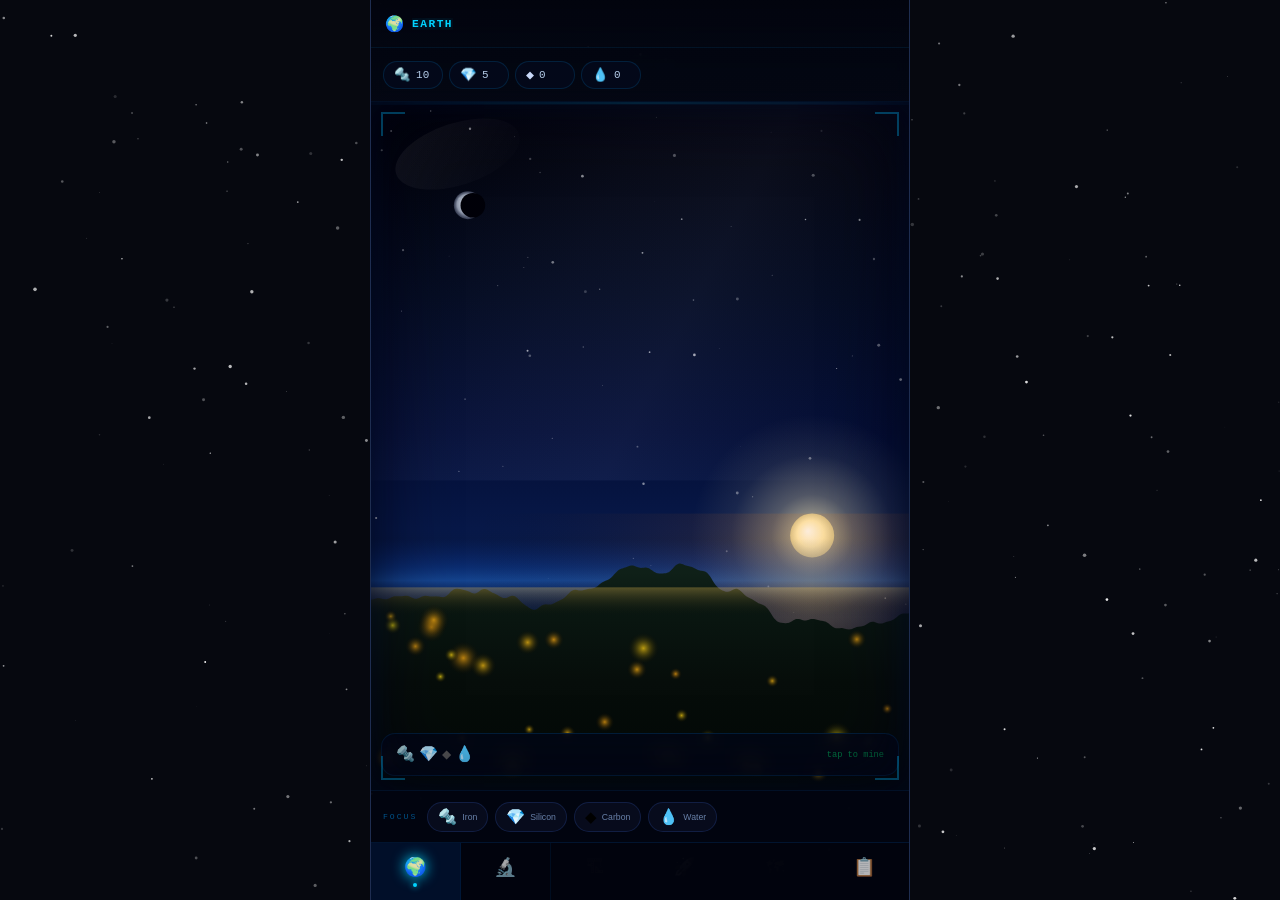
==== commit 64459173: "Major visual overhaul: cockpit frame, rocket launch, warp travel SCENES (js/scenes.js — full rewrite" ====
--- a/index.html
+++ b/index.html
@@ -59,6 +59,14 @@
     <!-- Photorealistic surface canvas (rendered by scenes.js) -->
     <canvas id="scene-canvas" style="position:absolute;inset:0;width:100%;height:100%;z-index:0;pointer-events:none;"></canvas>
 
+    <!-- Cockpit window frame overlay -->
+    <div id="cockpit-frame" aria-hidden="true">
+      <div class="cframe-corner tl"></div>
+      <div class="cframe-corner tr"></div>
+      <div class="cframe-corner bl"></div>
+      <div class="cframe-corner br"></div>
+    </div>
+
     <!-- Tap ripple effects injected here by JS -->
     <div id="mine-ripple-layer"></div>
 
--- a/css/style.css
+++ b/css/style.css
@@ -427,6 +427,7 @@
 /* ---- BOTTOM NAV (icon only) ---- */
 #bottom-nav {
   flex-shrink: 0; display: flex;
+  position: relative; z-index: 60;
   background: rgba(3,4,13,0.97);
   border-top: 1px solid rgba(10,20,48,0.9);
   backdrop-filter: blur(14px); -webkit-backdrop-filter: blur(14px);
@@ -455,7 +456,9 @@
 /* ---- SLIDE-UP PANELS ---- */
 .slide-panel {
   position: absolute;
-  bottom: calc(58px + env(safe-area-inset-bottom)); left: 0; right: 0; height: 80%;
+  bottom: 0; left: 0; right: 0;
+  height: calc(80% + 58px + env(safe-area-inset-bottom));
+  padding-bottom: calc(58px + env(safe-area-inset-bottom));
   background: rgba(5,7,18,0.97);
   backdrop-filter: blur(22px); -webkit-backdrop-filter: blur(22px);
   border-top: 1px solid rgba(18,34,78,0.7);
@@ -494,7 +497,9 @@
 }
 
 #panel-backdrop {
-  position: absolute; inset: 0;
+  position: absolute;
+  top: 0; left: 0; right: 0;
+  bottom: calc(58px + env(safe-area-inset-bottom));
   background: rgba(0,0,8,0.62); opacity: 0;
   pointer-events: none;
   transition: opacity 0.38s;
@@ -1487,3 +1492,334 @@
 .mission-inline.test-mode .mission-bar {
   background: linear-gradient(90deg, #ff8800, #ffcc44);
 }
+
+/* ============================================================
+   COCKPIT WINDOW FRAME
+   ============================================================ */
+
+#cockpit-frame {
+  position: absolute; inset: 0; z-index: 5;
+  pointer-events: none;
+  /* Deep vignette — makes the scene look like a porthole */
+  box-shadow:
+    inset 0 0 80px rgba(0,4,18,0.82),
+    inset 0 0 28px rgba(0,20,60,0.50),
+    inset 0 3px 0   rgba(0,120,220,0.12); /* sky reflection on glass */
+}
+
+/* Glass reflection streak — top-left */
+#cockpit-frame::before {
+  content: '';
+  position: absolute;
+  top: 3%; left: 4%; width: 24%; height: 9%;
+  background: linear-gradient(135deg, rgba(255,255,255,0.055) 0%, transparent 100%);
+  border-radius: 50%;
+  transform: rotate(-18deg);
+}
+
+/* Subtle scan-line pass */
+#cockpit-frame::after {
+  content: '';
+  position: absolute;
+  left: 0; right: 0; height: 2px;
+  background: linear-gradient(to right,
+    transparent 0%, rgba(0,210,255,0.06) 30%,
+    rgba(0,210,255,0.10) 50%, rgba(0,210,255,0.06) 70%, transparent 100%);
+  animation: cf-scan 12s linear infinite;
+  pointer-events: none;
+}
+@keyframes cf-scan {
+  0%   { top: -2px; opacity: 0; }
+  4%   { opacity: 1; }
+  96%  { opacity: 0.6; }
+  100% { top: 100%; opacity: 0; }
+}
+
+/* Corner bracket indicators */
+.cframe-corner {
+  position: absolute;
+  width: 24px; height: 24px;
+  border-color: rgba(0,188,255,0.32);
+  border-style: solid;
+  animation: cf-pulse 4s ease-in-out infinite;
+}
+.cframe-corner.tl { top: 10px;    left: 10px;    border-width: 2px 0 0 2px; }
+.cframe-corner.tr { top: 10px;    right: 10px;   border-width: 2px 2px 0 0; }
+.cframe-corner.bl { bottom: 10px; left: 10px;    border-width: 0 0 2px 2px; }
+.cframe-corner.br { bottom: 10px; right: 10px;   border-width: 0 2px 2px 0; }
+@keyframes cf-pulse {
+  0%,100% { border-color: rgba(0,188,255,0.28); }
+  50%     { border-color: rgba(0,220,255,0.50); }
+}
+
+/* ============================================================
+   HUD OVERHAUL — cockpit instrument theme
+   ============================================================ */
+
+#hud-top {
+  background: linear-gradient(to bottom,
+    rgba(2,4,14,0.96) 0%, rgba(3,6,18,0.82) 100%);
+  border-bottom: 1px solid rgba(0,160,255,0.10);
+}
+
+#hud-location { gap: 8px; }
+.hud-loc-name {
+  font-family: 'Courier New', monospace;
+  letter-spacing: 1.5px;
+  text-transform: uppercase;
+  font-size: 0.8rem;
+  color: var(--cyan);
+  text-shadow: 0 0 8px rgba(0,210,255,0.45);
+}
+.hud-loc-icon { font-size: 1.1rem; }
+
+/* Mission bar — thinner, more elegant */
+.hud-mission-row { gap: 6px; }
+.hud-mission-label {
+  font-family: 'Courier New', monospace;
+  font-size: 0.68rem;
+  letter-spacing: 0.5px;
+  color: rgba(140,200,255,0.82);
+}
+.hud-mission-bar-bg {
+  height: 3px;
+  background: rgba(0,60,120,0.4);
+  border-radius: 2px;
+  overflow: hidden;
+  flex: 1;
+}
+.hud-mission-bar {
+  height: 100%;
+  background: linear-gradient(90deg, #0060c0, #00d4ff);
+  box-shadow: 0 0 6px rgba(0,212,255,0.5);
+  border-radius: 2px;
+  transition: width 0.5s;
+}
+.probe-bar {
+  background: linear-gradient(90deg, #c06000, #ffcc44) !important;
+  box-shadow: 0 0 6px rgba(255,160,40,0.5) !important;
+}
+
+/* Resource strip */
+#hud-resources {
+  background: linear-gradient(to bottom,
+    rgba(2,5,16,0.92) 0%, rgba(3,7,20,0.78) 100%);
+  border-bottom: 1px solid rgba(0,100,200,0.10);
+}
+.hud-res-chip {
+  background: rgba(4,10,28,0.85);
+  border: 1px solid rgba(0,140,220,0.18);
+  font-family: 'Courier New', monospace;
+}
+.hud-res-amount {
+  font-size: 0.78rem;
+  color: rgba(200,225,255,0.90);
+  letter-spacing: 0.3px;
+}
+.hud-res-rate { color: rgba(0,220,130,0.85); font-size: 0.65rem; }
+
+/* Focus bar */
+#focus-bar {
+  background: rgba(2,5,16,0.90);
+  border-top: 1px solid rgba(0,100,200,0.12);
+}
+.focus-bar-label {
+  font-family: 'Courier New', monospace;
+  font-size: 0.58rem;
+  letter-spacing: 2px;
+  color: rgba(0,160,255,0.5);
+}
+
+/* ============================================================
+   PANEL OVERHAUL — mission briefing aesthetic
+   ============================================================ */
+
+.slide-panel {
+  background: rgba(3,6,20,0.97);
+  border-top: 1px solid rgba(0,140,255,0.18);
+}
+
+.panel-header {
+  border-bottom: 1px solid rgba(0,100,200,0.15);
+  background: rgba(2,5,16,0.6);
+}
+.panel-title {
+  font-family: 'Courier New', monospace;
+  letter-spacing: 1.5px;
+  text-transform: uppercase;
+  font-size: 0.82rem;
+  color: var(--cyan);
+  text-shadow: 0 0 8px rgba(0,210,255,0.30);
+}
+.panel-close {
+  background: rgba(0,80,160,0.15);
+  border: 1px solid rgba(0,140,220,0.20);
+  color: rgba(100,180,255,0.65);
+  border-radius: 50%;
+  width: 28px; height: 28px;
+  display: flex; align-items: center; justify-content: center;
+  font-size: 0.75rem; cursor: pointer;
+  transition: all 0.15s;
+}
+.panel-close:hover { background: rgba(0,120,220,0.3); color: var(--cyan); }
+
+/* Handle pill — subtle */
+.handle-pill {
+  background: rgba(0,140,255,0.20);
+  border-radius: 2px;
+}
+
+/* ============================================================
+   TECH & BUILD CARDS — holographic display feel
+   ============================================================ */
+
+.tech-card {
+  background: rgba(4,10,30,0.85);
+  border-color: rgba(0,100,200,0.22);
+  transition: border-color 0.2s, box-shadow 0.2s;
+}
+.tech-card:hover, .tech-card:active {
+  border-color: rgba(0,180,255,0.45);
+  box-shadow: 0 0 12px rgba(0,160,255,0.12);
+}
+.tech-card.researching {
+  border-color: rgba(0,210,255,0.50);
+  box-shadow: 0 0 16px rgba(0,210,255,0.15);
+}
+
+.build-card {
+  background: rgba(4,10,30,0.85);
+  border-color: rgba(0,100,200,0.22);
+}
+.build-card:hover, .build-card:active {
+  border-color: rgba(0,180,255,0.45);
+  box-shadow: 0 0 10px rgba(0,160,255,0.10);
+}
+
+/* Tier headers — like mission category labels */
+.tech-tier-header {
+  font-family: 'Courier New', monospace;
+  letter-spacing: 2px;
+  font-size: 0.60rem;
+  color: rgba(0,180,255,0.45);
+  text-transform: uppercase;
+}
+
+/* ============================================================
+   SCENE OVERLAY — info card refinement
+   ============================================================ */
+
+.scene-info-card {
+  background: rgba(3,7,22,0.88);
+  border: 1px solid rgba(0,120,220,0.20);
+  backdrop-filter: blur(10px);
+  font-family: 'Courier New', monospace;
+}
+.scene-loc-name {
+  letter-spacing: 1.5px;
+  text-transform: uppercase;
+  font-size: 0.72rem;
+  color: var(--cyan);
+}
+
+/* Travel card during missions */
+.travel-card {
+  background: rgba(3,7,22,0.88);
+  border: 1px solid rgba(0,150,255,0.22);
+  font-family: 'Courier New', monospace;
+}
+.travel-dest-name {
+  letter-spacing: 1px;
+  text-transform: uppercase;
+  color: var(--cyan);
+}
+
+/* ============================================================
+   NOTIFICATION OVERHAUL
+   ============================================================ */
+
+.notif-item {
+  background: rgba(4,10,28,0.95);
+  border-left: 3px solid var(--cyan);
+  border-top: 1px solid rgba(0,140,220,0.20);
+  border-bottom: 1px solid rgba(0,80,160,0.15);
+  font-family: 'Courier New', monospace;
+  font-size: 0.75rem;
+  letter-spacing: 0.3px;
+  box-shadow: 0 4px 24px rgba(0,0,20,0.6), 0 0 12px rgba(0,140,255,0.08);
+}
+
+/* ============================================================
+   BOTTOM NAV — cockpit instrument buttons
+   ============================================================ */
+
+#bottom-nav {
+  background: rgba(2,4,14,0.98);
+  border-top: 1px solid rgba(0,100,200,0.18);
+}
+.tab-btn {
+  border-right: 1px solid rgba(0,60,120,0.18);
+}
+.tab-btn:last-child { border-right: none; }
+.tab-btn.active {
+  background: rgba(0,60,140,0.22);
+}
+.tab-icon { font-size: 1.3rem !important; }
+
+/* Locked tabs look like powered-off instruments */
+.tab-btn.tab-locked {
+  opacity: 0.08 !important;
+  filter: grayscale(1) brightness(0.4) !important;
+}
+
+/* ============================================================
+   MINE RIPPLE — more energetic
+   ============================================================ */
+
+.mine-ripple {
+  border: 2px solid rgba(0,200,255,0.6);
+  box-shadow: 0 0 12px rgba(0,200,255,0.3), inset 0 0 8px rgba(0,200,255,0.1);
+}
+
+/* Mining hit float text */
+.mine-float {
+  font-family: 'Courier New', monospace;
+  font-weight: 700;
+  letter-spacing: 0.5px;
+  text-shadow: 0 0 6px currentColor;
+}
+
+/* ============================================================
+   ROCKET / LAUNCH OVERLAY
+   ============================================================ */
+
+/* Screen shake during launch (added via JS) */
+@keyframes launch-shake {
+  0%,100% { transform: translate(0,0) rotate(0deg); }
+  15%  { transform: translate(-3px, 2px) rotate(-0.4deg); }
+  30%  { transform: translate(3px, -1px) rotate(0.3deg); }
+  45%  { transform: translate(-2px, 3px) rotate(-0.2deg); }
+  60%  { transform: translate(2px, -2px) rotate(0.4deg); }
+  75%  { transform: translate(-1px, 1px) rotate(-0.3deg); }
+}
+#app.launching {
+  animation: launch-shake 0.35s ease-in-out infinite;
+}
+
+/* ============================================================
+   TAP HINT — subtle cockpit style
+   ============================================================ */
+
+#tap-hint {
+  font-family: 'Courier New', monospace;
+  font-size: 0.72rem;
+  letter-spacing: 2px;
+  text-transform: uppercase;
+  color: rgba(0,200,255,0.55);
+  text-shadow: 0 0 8px rgba(0,200,255,0.3);
+  border: 1px solid rgba(0,180,255,0.18);
+  background: rgba(0,10,30,0.45);
+  padding: 6px 16px;
+  border-radius: 20px;
+  backdrop-filter: blur(6px);
+}
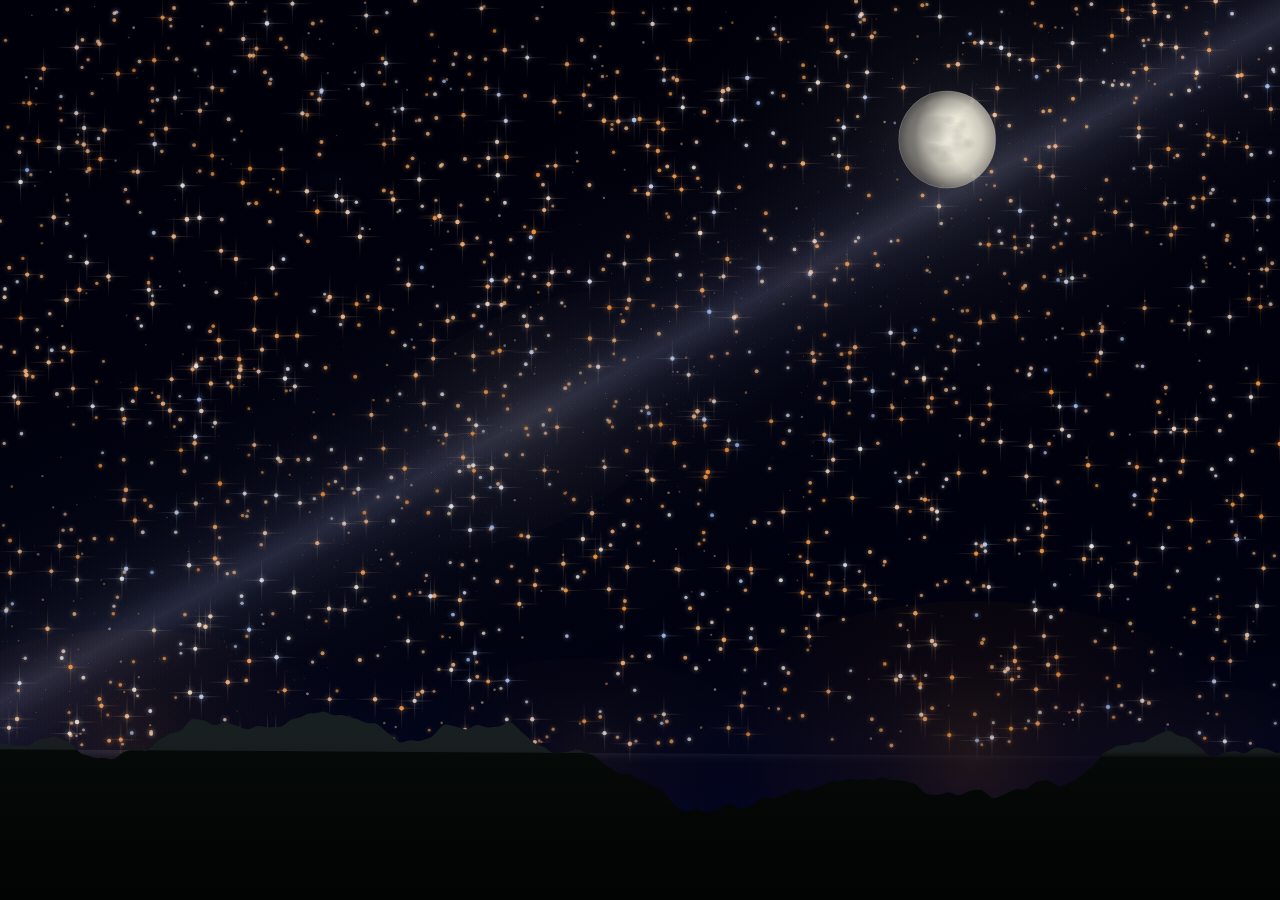
==== commit da46a436: "Minimalist start: photorealistic Earth night sky only Strip all game UI, menus, panels, and HUD. Rep" ====
--- a/index.html
+++ b/index.html
@@ -2,215 +2,15 @@
 <html lang="en">
 <head>
   <meta charset="UTF-8">
-  <meta name="viewport" content="width=device-width, initial-scale=1.0, maximum-scale=1.0, user-scalable=no, viewport-fit=cover">
+  <meta name="viewport" content="width=device-width,initial-scale=1,viewport-fit=cover">
   <meta name="apple-mobile-web-app-capable" content="yes">
   <meta name="apple-mobile-web-app-status-bar-style" content="black-translucent">
-  <meta name="theme-color" content="#06080f">
-  <link rel="manifest" href="manifest.json">
+  <meta name="theme-color" content="#000008">
   <title>Cosmic Frontier</title>
   <link rel="stylesheet" href="css/style.css">
 </head>
 <body>
-
-<!-- Starfield background canvas (always behind everything) -->
-<canvas id="starfield"></canvas>
-
-<!-- Photorealistic scene canvas (fills #scene-view) -->
-<!-- Scene layer: only used for travel warp overlay now -->
-<div id="scene-layer">
-  <div class="scene-speed-overlay"></div>
-</div>
-
-<!-- Particle effects (above scene, below app) -->
-<div id="particles"></div>
-
-<!-- Splash screen -->
-<div id="splash">
-  <div class="splash-logo">🚀</div>
-  <div class="splash-title">COSMIC FRONTIER</div>
-  <div class="splash-sub">DEEP SPACE EXPLORATION</div>
-  <div class="splash-bar-bg"><div class="splash-bar-fill"></div></div>
-  <div class="splash-status">Initializing systems...</div>
-</div>
-
-<!-- ======== MAIN APP ======== -->
-<div id="app">
-
-  <!-- Slim top HUD -->
-  <div id="hud-top">
-    <div id="hud-location">
-      <!-- Rendered by renderHUDTop() -->
-    </div>
-    <div id="hud-mission-strip">
-      <!-- Mission progress appears here during missions -->
-    </div>
-  </div>
-
-  <!-- Compact resource strip -->
-  <div id="hud-resources">
-    <!-- Rendered by renderResources() -->
-  </div>
-
-  <!-- SCENE VIEW: fills all remaining vertical space, tap to mine -->
-  <div id="scene-view"
-    ontouchstart="onSceneTouchStart(event)"
-    onclick="onSceneClick(event)">
-
-    <!-- Photorealistic surface canvas (rendered by scenes.js) -->
-    <canvas id="scene-canvas" style="position:absolute;inset:0;width:100%;height:100%;z-index:0;pointer-events:none;"></canvas>
-
-    <!-- Cockpit window frame overlay -->
-    <div id="cockpit-frame" aria-hidden="true">
-      <div class="cframe-corner tl"></div>
-      <div class="cframe-corner tr"></div>
-      <div class="cframe-corner bl"></div>
-      <div class="cframe-corner br"></div>
-    </div>
-
-    <!-- Tap ripple effects injected here by JS -->
-    <div id="mine-ripple-layer"></div>
-
-    <!-- Scene art / location overlay (structures, labels) -->
-    <div id="scene-overlay">
-      <!-- Rendered by renderSceneOverlay() -->
-    </div>
-
-    <!-- First-time tap hint (auto-fades) -->
-    <div id="tap-hint-wrap">
-      <div id="tap-hint">⛏ tap to mine</div>
-    </div>
-
-  </div><!-- #scene-view -->
-
-  <!-- Mining focus selector -->
-  <div id="focus-bar">
-    <span class="focus-bar-label">FOCUS</span>
-    <div id="focus-resources-row">
-      <!-- Rendered by renderFocusBar() -->
-    </div>
-  </div>
-
-  <!-- Icon-only bottom navigation -->
-  <nav id="bottom-nav">
-    <button class="tab-btn active" data-tab="base">
-      <span class="tab-icon">🌍</span>
-      <div class="tab-dot"></div>
-    </button>
-    <button class="tab-btn" data-tab="research">
-      <span class="tab-icon">🔬</span>
-      <div class="tab-dot"></div>
-    </button>
-    <button class="tab-btn" data-tab="build">
-      <span class="tab-icon">🏗</span>
-      <div class="tab-dot"></div>
-    </button>
-    <button class="tab-btn" data-tab="launch">
-      <span class="tab-icon">🚀</span>
-      <div class="tab-dot"></div>
-    </button>
-    <button class="tab-btn" data-tab="map">
-      <span class="tab-icon">🗺</span>
-      <div class="tab-dot"></div>
-    </button>
-    <button class="tab-btn" data-tab="log">
-      <span class="tab-icon">📋</span>
-      <div class="tab-dot"></div>
-    </button>
-  </nav>
-
-  <!-- ===== SLIDE-UP PANELS ===== -->
-
-  <div id="panel-research" class="slide-panel">
-    <div class="panel-handle-bar"><div class="handle-pill"></div></div>
-    <div class="panel-header">
-      <span class="panel-title">🔬 Research</span>
-      <button class="panel-close" onclick="UI.closePanel()">✕</button>
-    </div>
-    <div class="panel-scroll">
-      <div id="tab-research"></div>
-    </div>
-  </div>
-
-  <div id="panel-build" class="slide-panel">
-    <div class="panel-handle-bar"><div class="handle-pill"></div></div>
-    <div class="panel-header">
-      <span class="panel-title">🏗 Build</span>
-      <button class="panel-close" onclick="UI.closePanel()">✕</button>
-    </div>
-    <div class="panel-scroll">
-      <div id="tab-build"></div>
-    </div>
-  </div>
-
-  <div id="panel-launch" class="slide-panel">
-    <div class="panel-handle-bar"><div class="handle-pill"></div></div>
-    <div class="panel-header">
-      <span class="panel-title">🚀 Launch</span>
-      <button class="panel-close" onclick="UI.closePanel()">✕</button>
-    </div>
-    <div class="panel-scroll">
-      <div id="tab-launch"></div>
-    </div>
-  </div>
-
-  <div id="panel-map" class="slide-panel">
-    <div class="panel-handle-bar"><div class="handle-pill"></div></div>
-    <div class="panel-header">
-      <span class="panel-title">🗺 Star Map</span>
-      <button class="panel-close" onclick="UI.closePanel()">✕</button>
-    </div>
-    <div class="panel-scroll">
-      <div id="tab-map"></div>
-    </div>
-  </div>
-
-  <div id="panel-log" class="slide-panel">
-    <div class="panel-handle-bar"><div class="handle-pill"></div></div>
-    <div class="panel-header">
-      <span class="panel-title">📋 Mission Log</span>
-      <button class="panel-close" onclick="UI.closePanel()">✕</button>
-    </div>
-    <div class="panel-scroll">
-      <div id="tab-log"></div>
-    </div>
-  </div>
-
-  <!-- Panel backdrop (tap to close) -->
-  <div id="panel-backdrop" onclick="UI.closePanel()"></div>
-
-</div><!-- #app -->
-
-<!-- ============ OVERLAYS ============ -->
-
-<div class="overlay" id="secret-overlay">
-  <div class="overlay-box">
-    <div id="secret-content"></div>
-  </div>
-</div>
-
-<div class="overlay" id="arrival-overlay">
-  <div class="overlay-box">
-    <div id="arrival-content"></div>
-  </div>
-</div>
-
-<div class="overlay" id="offline-overlay">
-  <div class="overlay-box">
-    <div id="offline-content"></div>
-  </div>
-</div>
-
-<div id="notifications"></div>
-<div id="tutorial-popup"></div>
-
-<!-- ============ SCRIPTS ============ -->
-<script src="js/scenes.js"></script>
-<script src="js/config.js"></script>
-<script src="js/state.js"></script>
-<script src="js/engine.js"></script>
-<script src="js/actions.js"></script>
-<script src="js/ui.js"></script>
-<script src="js/main.js"></script>
-
+  <canvas id="scene-canvas"></canvas>
+  <script src="js/scenes.js"></script>
 </body>
 </html>
--- a/css/style.css
+++ b/css/style.css
@@ -1,1825 +1,14 @@
-/* ============================================================
-   COSMIC FRONTIER - Stylesheet
-   Dark space theme with neon accents and smooth animations
-   ============================================================ */
+*, *::before, *::after { margin: 0; padding: 0; box-sizing: border-box; }
 
-/* ---- RESET & BASE ---- */
-*, *::before, *::after { box-sizing: border-box; margin: 0; padding: 0; }
-
-:root {
-  --bg:          #06080f;
-  --surface:     #0c1020;
-  --surface2:    #121830;
-  --surface3:    #1a2240;
-  --border:      #1e2d50;
-  --border2:     #2a3d6a;
-  --text:        #c8d8f8;
-  --text-dim:    #6880a8;
-  --text-bright: #e8f0ff;
-  --cyan:        #00d4ff;
-  --gold:        #ffd700;
-  --green:       #2ecc71;
-  --red:         #e74c3c;
-  --purple:      #9b59b6;
-  --orange:      #f39c12;
-  --pink:        #ff44aa;
-  --font: -apple-system, BlinkMacSystemFont, 'Segoe UI', Roboto, sans-serif;
-  --font-mono: 'Courier New', Courier, monospace;
-  --radius: 10px;
-  --radius-sm: 6px;
-  --shadow: 0 4px 20px rgba(0,0,0,0.5);
-  --glow-cyan: 0 0 20px rgba(0,212,255,0.3);
-  --glow-gold: 0 0 20px rgba(255,215,0,0.3);
-  --transition: 0.2s ease;
+html, body {
+  width: 100%; height: 100%;
+  overflow: hidden;
+  background: #000008;
 }
 
-html, body {
-  height: 100%;
-  background: var(--bg);
-  color: var(--text);
-  font-family: var(--font);
-  font-size: 14px;
-  overflow: hidden;
-  user-select: none;
-  -webkit-tap-highlight-color: transparent;
+#scene-canvas {
+  position: fixed;
+  top: 0; left: 0;
+  width: 100%; height: 100%;
+  display: block;
 }
-
-/* ---- SCROLLBAR ---- */
-::-webkit-scrollbar { width: 4px; }
-::-webkit-scrollbar-track { background: var(--surface); }
-::-webkit-scrollbar-thumb { background: var(--border2); border-radius: 2px; }
-
-/* ---- STARFIELD ---- */
-#starfield {
-  position: fixed; inset: 0; z-index: 0;
-  pointer-events: none;
-}
-
-/* ---- PARTICLES ---- */
-#particles {
-  position: fixed; inset: 0; z-index: 10;
-  pointer-events: none;
-}
-
-.particle {
-  position: absolute;
-  width: 6px; height: 6px;
-  border-radius: 50%;
-  background: var(--cyan);
-  animation: particle-burst 0.8s ease-out forwards;
-}
-
-@keyframes particle-burst {
-  0%   { transform: translate(0,0) scale(1); opacity: 1; }
-  100% { transform: translate(var(--tx), var(--ty)) scale(0); opacity: 0; }
-}
-
-/* ---- SPLASH SCREEN ---- */
-#splash {
-  position: fixed; inset: 0; z-index: 1000;
-  display: flex; flex-direction: column;
-  align-items: center; justify-content: center;
-  background: var(--bg);
-  transition: opacity 0.6s;
-}
-
-#splash.fade-out { opacity: 0; }
-
-.splash-logo {
-  font-size: 3.5rem;
-  margin-bottom: 8px;
-  animation: float 3s ease-in-out infinite;
-}
-
-.splash-title {
-  font-size: 2rem;
-  font-weight: 700;
-  color: var(--cyan);
-  letter-spacing: 3px;
-  text-shadow: var(--glow-cyan);
-  margin-bottom: 4px;
-}
-
-.splash-sub {
-  font-size: 0.85rem;
-  color: var(--text-dim);
-  letter-spacing: 5px;
-  margin-bottom: 40px;
-}
-
-.splash-bar-bg {
-  width: 260px; height: 4px;
-  background: var(--surface3);
-  border-radius: 2px;
-  overflow: hidden;
-  margin-bottom: 12px;
-}
-
-.splash-bar-fill {
-  height: 100%; width: 0%;
-  background: linear-gradient(90deg, var(--cyan), var(--purple));
-  transition: width 0.12s linear;
-  box-shadow: 0 0 10px var(--cyan);
-}
-
-.splash-status {
-  font-size: 0.75rem;
-  color: var(--text-dim);
-  font-family: var(--font-mono);
-  letter-spacing: 1px;
-}
-
-/* ---- MAIN LAYOUT ---- */
-#app {
-  position: fixed; inset: 0; z-index: 2;
-  display: flex; flex-direction: column;
-  max-width: 540px; margin: 0 auto;
-  background: transparent;
-}
-
-/* ---- TOP HUD ---- */
-#hud-top {
-  flex-shrink: 0;
-  height: 48px;
-  display: flex;
-  align-items: center;
-  gap: 10px;
-  padding: 0 14px;
-  background: linear-gradient(to bottom, rgba(4,6,16,0.94) 0%, rgba(4,6,14,0.78) 100%);
-  backdrop-filter: blur(12px);
-  -webkit-backdrop-filter: blur(12px);
-  border-bottom: 1px solid rgba(20,35,70,0.6);
-  z-index: 5;
-}
-
-#hud-location {
-  display: flex; align-items: center;
-  gap: 8px; flex: 1; min-width: 0;
-}
-.hud-loc-icon { font-size: 1.3rem; flex-shrink: 0; }
-.hud-loc-text { display: flex; flex-direction: column; min-width: 0; }
-.hud-loc-name {
-  font-size: 0.82rem; font-weight: 700;
-  color: var(--text-bright);
-  white-space: nowrap; overflow: hidden; text-overflow: ellipsis;
-}
-.hud-loc-sub {
-  font-size: 0.58rem; color: var(--text-dim);
-  font-family: var(--font-mono); letter-spacing: 0.5px;
-}
-.hud-base-dot {
-  width: 6px; height: 6px; border-radius: 50%;
-  background: var(--cyan); box-shadow: 0 0 8px var(--cyan);
-  flex-shrink: 0; animation: pulse-dot 2s ease-in-out infinite;
-}
-@keyframes pulse-dot { 0%, 100% { opacity: 1; } 50% { opacity: 0.35; } }
-
-#hud-mission-strip {
-  display: flex; flex-direction: column;
-  align-items: flex-end; gap: 3px;
-  flex-shrink: 0; max-width: 44%;
-}
-.hud-mission-row { display: flex; flex-direction: column; align-items: flex-end; gap: 3px; width: 100%; }
-.hud-mission-label {
-  font-size: 0.58rem; color: var(--cyan);
-  font-family: var(--font-mono); white-space: nowrap;
-  overflow: hidden; text-overflow: ellipsis; max-width: 100%;
-}
-.hud-mission-bar-bg {
-  width: 90px; height: 3px;
-  background: rgba(20,35,80,0.6); border-radius: 2px; overflow: hidden;
-}
-.hud-mission-bar {
-  height: 100%;
-  background: linear-gradient(90deg, var(--cyan), var(--purple));
-  transition: width 0.5s linear;
-  box-shadow: 0 0 6px var(--cyan);
-}
-.hud-mission-bar.probe-bar { background: linear-gradient(90deg, #ff8800, #ffcc44); box-shadow: 0 0 6px #ff8800; }
-
-/* ---- RESOURCE HUD ---- */
-#hud-resources {
-  flex-shrink: 0; height: 54px;
-  display: flex; align-items: center; gap: 6px;
-  padding: 0 12px; overflow-x: auto;
-  scrollbar-width: none; -webkit-overflow-scrolling: touch;
-  background: rgba(3,5,14,0.72);
-  backdrop-filter: blur(8px); -webkit-backdrop-filter: blur(8px);
-  border-bottom: 1px solid rgba(12,22,52,0.5);
-}
-#hud-resources::-webkit-scrollbar { display: none; }
-
-/* Compact HUD resource chips */
-.hud-res-chip {
-  display: flex; align-items: center; gap: 5px;
-  background: rgba(8,12,28,0.9);
-  border: 1px solid rgba(18,32,72,0.7);
-  border-radius: 20px; padding: 5px 10px;
-  flex-shrink: 0; position: relative; overflow: hidden;
-  transition: border-color var(--transition);
-  min-width: 60px;
-}
-.hud-res-chip:hover { border-color: var(--res-color, var(--border2)); }
-.hud-res-icon { font-size: 0.95rem; }
-.hud-res-amount {
-  font-size: 0.72rem; font-family: var(--font-mono);
-  color: var(--text-bright); white-space: nowrap;
-}
-.hud-res-rate { font-size: 0.58rem; color: var(--green); }
-.hud-res-bar {
-  position: absolute; bottom: 0; left: 0; height: 2px;
-  border-radius: 0 1px 1px 0; opacity: 0.5;
-  transition: width 0.5s;
-}
-
-/* Legacy chips (used in panels) */
-.resource-chip {
-  display: flex; align-items: center; gap: 7px;
-  background: rgba(10,16,36,0.88);
-  border: 1px solid rgba(22,36,78,0.7);
-  border-radius: 22px; padding: 5px 11px;
-  flex-shrink: 0; min-width: 78px;
-  transition: border-color var(--transition); position: relative;
-}
-.resource-chip:hover { border-color: var(--res-color, var(--border2)); }
-.res-icon { font-size: 1rem; }
-.res-details { flex: 1; min-width: 0; }
-.res-name { font-size: 0.6rem; color: var(--text-dim); text-transform: uppercase; letter-spacing: 0.5px; }
-.res-amount { font-size: 0.78rem; font-family: var(--font-mono); color: var(--text-bright); white-space: nowrap; }
-.res-rate { font-size: 0.6rem; color: var(--green); }
-.res-bar-bg { height: 2px; background: var(--surface3); border-radius: 1px; margin-top: 2px; overflow: hidden; }
-.res-bar-fill { height: 100%; border-radius: 1px; transition: width 0.5s; }
-
-/* ---- SCENE VIEW (fills space, tap to mine) ---- */
-#scene-view {
-  flex: 1;
-  position: relative;
-  overflow: hidden;
-  cursor: crosshair;
-  -webkit-tap-highlight-color: transparent;
-  touch-action: manipulation;
-}
-
-#mine-ripple-layer { position: absolute; inset: 0; pointer-events: none; z-index: 5; }
-
-.mine-ripple {
-  position: absolute;
-  width: 70px; height: 70px; border-radius: 50%;
-  border: 1.5px solid var(--cyan);
-  pointer-events: none;
-  transform: translate(-50%, -50%) scale(0);
-  animation: ripple-expand 0.7s cubic-bezier(0.2, 0.6, 0.4, 1) forwards;
-}
-.mine-ripple.focused { border-color: var(--res-color, var(--cyan)); }
-@keyframes ripple-expand {
-  0%   { transform: translate(-50%, -50%) scale(0); opacity: 0.9; }
-  100% { transform: translate(-50%, -50%) scale(2.8); opacity: 0; }
-}
-
-#scene-overlay { position: absolute; inset: 0; pointer-events: none; z-index: 3; }
-
-#tap-hint-wrap {
-  position: absolute; bottom: 38%; left: 50%;
-  transform: translateX(-50%); pointer-events: none; z-index: 4;
-  animation: hint-fade 5s ease 2s forwards;
-}
-@keyframes hint-fade { 0%, 65% { opacity: 1; } 100% { opacity: 0; } }
-#tap-hint {
-  background: rgba(0,180,100,0.10);
-  border: 1px solid rgba(0,200,100,0.22);
-  border-radius: 20px; padding: 8px 22px;
-  font-size: 0.72rem; color: rgba(0,220,120,0.7);
-  letter-spacing: 1.5px; white-space: nowrap;
-  animation: tap-hint-pulse 2.2s ease-in-out infinite;
-}
-@keyframes tap-hint-pulse {
-  0%, 100% { box-shadow: none; }
-  50%       { box-shadow: 0 0 22px rgba(0,200,100,0.18); }
-}
-
-/* Scene overlay: structures on Earth surface */
-.scene-earth-structures {
-  position: absolute; bottom: 24%; left: 14px;
-  display: flex; gap: 14px; align-items: flex-end;
-  pointer-events: none;
-}
-.scene-struct-icon {
-  font-size: 1.7rem;
-  filter: drop-shadow(0 0 8px rgba(0,220,120,0.4));
-  animation: float 4s ease-in-out infinite;
-}
-.scene-struct-icon:nth-child(2) { animation-delay: 0.5s; font-size: 1.4rem; }
-.scene-struct-icon:nth-child(3) { animation-delay: 1.0s; font-size: 1.4rem; }
-.scene-struct-icon:nth-child(4) { animation-delay: 1.5s; }
-
-/* Scene info card (bottom of scene, shows location data) */
-.scene-info-card {
-  position: absolute; bottom: 14px; left: 10px; right: 10px;
-  background: rgba(3,5,16,0.75);
-  backdrop-filter: blur(12px); -webkit-backdrop-filter: blur(12px);
-  border: 1px solid rgba(18,32,72,0.7);
-  border-radius: 14px; padding: 11px 14px;
-  pointer-events: none;
-}
-.scene-loc-name {
-  font-size: 0.72rem; font-weight: 700; color: var(--text-bright); margin-bottom: 2px;
-}
-.scene-loc-desc {
-  font-size: 0.67rem; color: var(--text-dim); line-height: 1.4; margin-bottom: 6px;
-}
-.scene-res-tags { display: flex; flex-wrap: wrap; gap: 5px; margin-bottom: 4px; }
-.scene-res-tag {
-  padding: 2px 8px; border: 1px solid; border-radius: 10px;
-  font-size: 0.65rem; background: rgba(255,255,255,0.03);
-}
-.scene-prod-line { font-size: 0.67rem; color: var(--green); margin-top: 2px; }
-.scene-hint-line { font-size: 0.65rem; color: rgba(255,215,0,0.7); margin-top: 4px; }
-
-/* Travel overlay card */
-.scene-travel-card {
-  position: absolute; top: 50%; left: 50%;
-  transform: translate(-50%, -50%);
-  background: rgba(3,5,16,0.82);
-  backdrop-filter: blur(14px); -webkit-backdrop-filter: blur(14px);
-  border: 1px solid rgba(0,200,255,0.2);
-  border-radius: 16px; padding: 20px 28px;
-  text-align: center; pointer-events: none;
-  min-width: 180px;
-}
-.stc-label { font-size: 0.6rem; color: var(--cyan); font-family: var(--font-mono); letter-spacing: 2px; margin-bottom: 4px; }
-.stc-dest { font-size: 1.2rem; color: var(--text-bright); font-weight: 700; margin-bottom: 4px; }
-.stc-eta { font-size: 0.75rem; color: var(--text-dim); font-family: var(--font-mono); margin-bottom: 10px; }
-.stc-bar-bg { height: 4px; background: rgba(20,35,80,0.6); border-radius: 2px; overflow: hidden; }
-.stc-bar { height: 100%; background: linear-gradient(90deg, var(--cyan), var(--purple)); transition: width 0.5s linear; }
-.stc-bar.probe-bar { background: linear-gradient(90deg, #ff8800, #ffcc44); }
-
-/* Scene info card SIC classes */
-.sic-row { display: flex; align-items: center; gap: 10px; flex-wrap: wrap; }
-.sic-resources { display: flex; gap: 4px; align-items: center; flex: 1; }
-.sic-res { font-size: 1.1rem; }
-.sic-prod { font-size: 0.64rem; color: var(--green); font-family: var(--font-mono); }
-.sic-base { font-size: 0.62rem; color: var(--cyan); font-family: var(--font-mono); letter-spacing: 1px; }
-.sic-hint { font-size: 0.62rem; color: rgba(0,200,100,0.6); font-family: var(--font-mono); animation: sic-hint-pulse 2s ease-in-out infinite; }
-@keyframes sic-hint-pulse { 0%, 100% { opacity: 0.6; } 50% { opacity: 1; } }
-
-/* Struct more indicator */
-.scene-struct-more {
-  font-size: 0.72rem; color: var(--text-dim);
-  background: rgba(10,16,36,0.8); border: 1px solid var(--border);
-  border-radius: 8px; padding: 2px 6px;
-}
-
-/* Focus chip mult badge */
-.focus-chip-mult {
-  font-size: 0.58rem; font-family: var(--font-mono);
-  color: var(--cyan); font-weight: 700;
-  background: rgba(0,212,255,0.12);
-  border-radius: 6px; padding: 1px 5px;
-}
-
-/* Tap hint dismissed */
-#tap-hint-wrap.dismissed { opacity: 0; transition: opacity 0.5s; }
-
-/* Space scene: planet card top-right */
-.scene-planet-visual {
-  position: absolute; top: 16px; right: 12px;
-  pointer-events: none;
-}
-
-/* ---- MINING FOCUS BAR ---- */
-#focus-bar {
-  flex-shrink: 0; height: 52px;
-  display: flex; align-items: center; gap: 10px; padding: 0 12px;
-  background: rgba(3,4,13,0.90);
-  backdrop-filter: blur(10px); -webkit-backdrop-filter: blur(10px);
-  border-top: 1px solid rgba(10,20,48,0.8);
-}
-.focus-bar-label {
-  font-size: 0.52rem; font-family: var(--font-mono);
-  color: var(--text-dim); text-transform: uppercase;
-  letter-spacing: 2px; flex-shrink: 0;
-}
-#focus-resources-row {
-  display: flex; gap: 7px; overflow-x: auto;
-  scrollbar-width: none; flex: 1; -webkit-overflow-scrolling: touch;
-}
-#focus-resources-row::-webkit-scrollbar { display: none; }
-
-.focus-chip {
-  display: flex; align-items: center; gap: 5px;
-  padding: 5px 10px; border-radius: 18px;
-  border: 1px solid rgba(20,35,78,0.8);
-  background: rgba(8,13,30,0.9);
-  cursor: pointer; flex-shrink: 0;
-  transition: all 0.18s ease;
-  -webkit-tap-highlight-color: transparent;
-}
-.focus-chip:active { transform: scale(0.92); }
-.focus-chip.selected {
-  border-color: var(--res-color, var(--cyan));
-  background: rgba(0,212,255,0.07);
-  box-shadow: 0 0 10px rgba(0,212,255,0.15);
-}
-.focus-chip-icon { font-size: 1.1rem; }
-.focus-chip-name { font-size: 0.62rem; color: var(--text-dim); white-space: nowrap; }
-.focus-chip.selected .focus-chip-name { color: var(--text-bright); }
-
-/* ---- BOTTOM NAV (icon only) ---- */
-#bottom-nav {
-  flex-shrink: 0; display: flex;
-  position: relative; z-index: 60;
-  background: rgba(3,4,13,0.97);
-  border-top: 1px solid rgba(10,20,48,0.9);
-  backdrop-filter: blur(14px); -webkit-backdrop-filter: blur(14px);
-  height: calc(58px + env(safe-area-inset-bottom));
-  padding-bottom: env(safe-area-inset-bottom);
-}
-.tab-btn {
-  flex: 1; display: flex; flex-direction: column;
-  align-items: center; justify-content: center; gap: 5px;
-  background: transparent; border: none;
-  color: rgba(70,100,155,0.7);
-  cursor: pointer; position: relative;
-  -webkit-tap-highlight-color: transparent;
-  transition: color 0.2s; padding: 6px 0;
-}
-.tab-btn .tab-icon { font-size: 1.45rem; transition: transform 0.15s; }
-.tab-btn:active .tab-icon { transform: scale(0.86); }
-.tab-btn.active .tab-icon { filter: drop-shadow(0 0 7px var(--cyan)); }
-.tab-dot {
-  width: 4px; height: 4px; border-radius: 50%;
-  background: transparent; transition: background 0.2s, box-shadow 0.2s;
-}
-.tab-btn.active .tab-dot { background: var(--cyan); box-shadow: 0 0 6px var(--cyan); }
-.tab-btn.active { color: var(--cyan); }
-
-/* ---- SLIDE-UP PANELS ---- */
-.slide-panel {
-  position: absolute;
-  bottom: 0; left: 0; right: 0;
-  height: calc(80% + 58px + env(safe-area-inset-bottom));
-  padding-bottom: calc(58px + env(safe-area-inset-bottom));
-  background: rgba(5,7,18,0.97);
-  backdrop-filter: blur(22px); -webkit-backdrop-filter: blur(22px);
-  border-top: 1px solid rgba(18,34,78,0.7);
-  border-radius: 20px 20px 0 0;
-  transform: translateY(105%);
-  transition: transform 0.38s cubic-bezier(0.32, 0.72, 0, 1);
-  display: flex; flex-direction: column; z-index: 50;
-  will-change: transform;
-}
-.slide-panel.open { transform: translateY(0); }
-
-.panel-handle-bar {
-  display: flex; justify-content: center;
-  padding: 10px 0 4px; flex-shrink: 0; cursor: grab;
-}
-.handle-pill { width: 38px; height: 4px; background: rgba(50,80,150,0.35); border-radius: 2px; }
-
-.panel-header {
-  display: flex; align-items: center; justify-content: space-between;
-  padding: 2px 16px 12px; flex-shrink: 0;
-  border-bottom: 1px solid rgba(12,24,58,0.7);
-}
-.panel-title { font-size: 1rem; font-weight: 700; color: var(--text-bright); letter-spacing: 0.5px; }
-.panel-close {
-  background: rgba(18,30,70,0.6); border: 1px solid rgba(28,48,100,0.5);
-  border-radius: 50%; width: 30px; height: 30px;
-  color: var(--text-dim); cursor: pointer; font-size: 0.82rem;
-  display: flex; align-items: center; justify-content: center;
-  transition: background 0.15s;
-}
-.panel-close:active { background: rgba(28,48,100,0.8); }
-
-.panel-scroll {
-  flex: 1; overflow-y: auto; overflow-x: hidden;
-  scrollbar-width: thin; padding: 14px;
-}
-
-#panel-backdrop {
-  position: absolute;
-  top: 0; left: 0; right: 0;
-  bottom: calc(58px + env(safe-area-inset-bottom));
-  background: rgba(0,0,8,0.62); opacity: 0;
-  pointer-events: none;
-  transition: opacity 0.38s;
-  z-index: 40;
-  backdrop-filter: blur(2px); -webkit-backdrop-filter: blur(2px);
-}
-#panel-backdrop.visible { opacity: 1; pointer-events: auto; }
-
-/* ---- PLANET SPHERE (used in scene overlay) ---- */
-.planet-container { position: relative; display: inline-flex; align-items: center; justify-content: center; }
-.planet-sphere { border-radius: 50%; position: relative; animation: planet-rotate 20s linear infinite; }
-.planet-atmosphere { position: absolute; inset: -8px; border-radius: 50%; }
-.planet-ring {
-  position: absolute; border-radius: 50%; border: 4px solid;
-  top: 50%; left: 50%;
-  transform: translate(-50%,-50%) rotateX(75deg); opacity: 0.7;
-}
-@keyframes planet-rotate { from { filter: hue-rotate(0deg); } to { filter: hue-rotate(10deg); } }
-
-/* Legacy content layout helpers (used inside panels) */
-.location-desc { color: var(--text); font-size: 0.85rem; line-height: 1.5; }
-.flavor-text { color: var(--text-dim); font-style: italic; font-size: 0.78rem; }
-.available-resources { width: 100%; }
-.available-resources h3 {
-  font-size: 0.72rem; color: var(--text-dim);
-  text-transform: uppercase; letter-spacing: 1px; margin-bottom: 8px;
-}
-.resource-tags { display: flex; flex-wrap: wrap; gap: 6px; }
-.res-tag { padding: 3px 10px; border: 1px solid; border-radius: 12px; font-size: 0.72rem; background: rgba(255,255,255,0.03); }
-.auto-prod { width: 100%; background: var(--surface); border: 1px solid var(--border); border-radius: var(--radius-sm); padding: 8px 12px; font-size: 0.78rem; }
-.auto-label { color: var(--gold); margin-right: 8px; }
-.auto-rates { color: var(--green); }
-.hint-box { width: 100%; background: rgba(255,215,0,0.05); border: 1px solid rgba(255,215,0,0.2); border-radius: var(--radius-sm); padding: 10px 14px; font-size: 0.8rem; color: var(--gold); }
-.secret-banner { width: 100%; background: rgba(0,212,255,0.08); border: 1px solid var(--cyan); border-radius: var(--radius-sm); padding: 10px 14px; font-size: 0.8rem; color: var(--cyan); text-align: center; animation: pulse-border 2s ease-in-out infinite; }
-@keyframes pulse-border { 0%, 100% { box-shadow: 0 0 5px rgba(0,212,255,0.2); } 50% { box-shadow: 0 0 20px rgba(0,212,255,0.5); } }
-
-/* Mission bar (used in launch panel and hud) */
-.mission-bar-wrap { height: 4px; background: var(--surface3); border-radius: 2px; overflow: hidden; }
-.mission-bar { height: 100%; background: linear-gradient(90deg, var(--cyan), var(--purple)); transition: width 0.5s linear; box-shadow: 0 0 8px var(--cyan); position: relative; }
-.mission-bar-wrap.big { height: 12px; border-radius: 6px; }
-.mission-bar-wrap.big .mission-bar { border-radius: 6px; }
-.thruster-glow { position: absolute; right: -4px; top: -4px; bottom: -4px; width: 12px; background: radial-gradient(ellipse, var(--cyan), transparent); animation: thruster 0.3s ease-in-out infinite alternate; }
-@keyframes thruster { from { opacity: 0.5; width: 10px; } to { opacity: 1.0; width: 20px; } }
-.mission-arrow { color: var(--text-dim); }
-
-/* ---- RESEARCH TAB ---- */
-.active-research {
-  background: var(--surface);
-  border: 1px solid var(--cyan);
-  border-radius: var(--radius);
-  padding: 12px;
-  margin-bottom: 14px;
-  box-shadow: var(--glow-cyan);
-}
-
-.ar-header {
-  display: flex;
-  justify-content: space-between;
-  font-size: 0.8rem;
-  margin-bottom: 8px;
-}
-
-.ar-header strong { color: var(--cyan); }
-
-.ar-bar-bg {
-  height: 6px;
-  background: var(--surface3);
-  border-radius: 3px;
-  overflow: hidden;
-  margin-bottom: 8px;
-}
-
-.ar-bar-fill {
-  height: 100%;
-  background: linear-gradient(90deg, var(--cyan), var(--purple));
-  border-radius: 3px;
-  transition: width 0.5s linear;
-  box-shadow: 0 0 10px var(--cyan);
-}
-
-.cancel-btn {
-  font-size: 0.72rem;
-  color: var(--text-dim);
-  background: transparent;
-  border: 1px solid var(--border);
-  border-radius: 4px;
-  padding: 3px 10px;
-  cursor: pointer;
-}
-.cancel-btn:hover { color: var(--red); border-color: var(--red); }
-
-.research-queue {
-  background: var(--surface);
-  border: 1px dashed var(--border2);
-  border-radius: var(--radius-sm);
-  padding: 8px 12px;
-  font-size: 0.75rem;
-  color: var(--text-dim);
-  margin-bottom: 12px;
-}
-
-.queue-item {
-  display: inline-block;
-  background: var(--surface3);
-  padding: 2px 8px;
-  border-radius: 4px;
-  margin: 2px;
-  font-size: 0.72rem;
-}
-
-.tech-tier { margin-bottom: 20px; }
-
-.tier-title {
-  font-size: 0.78rem;
-  color: var(--text-dim);
-  text-transform: uppercase;
-  letter-spacing: 2px;
-  margin-bottom: 10px;
-  border-bottom: 1px solid var(--border);
-  padding-bottom: 6px;
-}
-
-.tech-grid {
-  display: grid;
-  grid-template-columns: 1fr 1fr;
-  gap: 8px;
-}
-
-.tech-card {
-  background: var(--surface);
-  border: 1px solid var(--border);
-  border-radius: var(--radius);
-  padding: 12px;
-  display: flex;
-  flex-direction: column;
-  gap: 5px;
-  transition: border-color var(--transition);
-}
-
-.tech-card.done {
-  border-color: var(--green);
-  background: rgba(46,204,113,0.05);
-}
-
-.tech-card.active {
-  border-color: var(--cyan);
-  box-shadow: var(--glow-cyan);
-  animation: pulse-border 1.5s ease-in-out infinite;
-}
-
-.tech-card.locked {
-  opacity: 0.5;
-}
-
-.tech-card.blocked {
-  opacity: 0.6;
-}
-
-.tech-icon { font-size: 1.4rem; }
-.tech-name { font-size: 0.82rem; font-weight: 700; color: var(--text-bright); }
-.tech-desc { font-size: 0.72rem; color: var(--text-dim); line-height: 1.4; }
-
-.tech-unlocks {
-  font-size: 0.68rem;
-  color: var(--purple);
-  background: rgba(155,89,182,0.1);
-  padding: 3px 6px;
-  border-radius: 4px;
-}
-
-.tech-cost, .build-cost, .rocket-cost { display: flex; flex-wrap: wrap; gap: 3px; margin-top: 4px; }
-
-.cost-item {
-  font-size: 0.68rem;
-  padding: 2px 6px;
-  border-radius: 4px;
-  font-family: var(--font-mono);
-}
-
-.cost-item.ok { color: var(--green); background: rgba(46,204,113,0.1); }
-.cost-item.short { color: var(--red); background: rgba(231,76,60,0.1); }
-
-.tech-status { margin-top: 4px; }
-
-.done-badge { font-size: 0.7rem; color: var(--green); }
-.active-badge { font-size: 0.7rem; color: var(--cyan); }
-.blocked-badge { font-size: 0.7rem; color: var(--text-dim); }
-
-.research-btn, .build-btn, .build-rocket-btn, .launch-target-btn {
-  margin-top: 6px;
-  padding: 7px 10px;
-  border-radius: var(--radius-sm);
-  border: none;
-  background: linear-gradient(135deg, var(--cyan), var(--purple));
-  color: white;
-  font-size: 0.72rem;
-  font-weight: 700;
-  cursor: pointer;
-  letter-spacing: 0.5px;
-  transition: opacity var(--transition), transform var(--transition);
-}
-
-.research-btn:active, .build-btn:active, .build-rocket-btn:active { transform: scale(0.97); }
-.research-btn.disabled, .build-btn.disabled, .build-rocket-btn.disabled {
-  opacity: 0.35;
-  cursor: not-allowed;
-  background: var(--surface3);
-  color: var(--text-dim);
-}
-
-/* ---- BUILD TAB ---- */
-.build-view h3 {
-  font-size: 0.78rem;
-  color: var(--text-dim);
-  text-transform: uppercase;
-  letter-spacing: 2px;
-  margin-bottom: 10px;
-  margin-top: 14px;
-}
-
-.existing-buildings {
-  display: flex;
-  flex-wrap: wrap;
-  gap: 6px;
-  margin-bottom: 12px;
-}
-
-.building-existing {
-  display: flex;
-  align-items: center;
-  gap: 6px;
-  background: var(--surface);
-  border: 1px solid var(--green);
-  border-radius: 20px;
-  padding: 4px 12px;
-  font-size: 0.78rem;
-  color: var(--green);
-}
-
-.building-count {
-  font-family: var(--font-mono);
-  font-weight: 700;
-}
-
-.build-grid {
-  display: grid;
-  grid-template-columns: 1fr 1fr;
-  gap: 8px;
-}
-
-.build-card {
-  background: var(--surface);
-  border: 1px solid var(--border);
-  border-radius: var(--radius);
-  padding: 12px;
-  display: flex;
-  flex-direction: column;
-  gap: 4px;
-}
-
-.build-card.locked { opacity: 0.5; }
-.build-card.blocked { opacity: 0.65; }
-.build-card.maxed { border-color: var(--gold); }
-
-.build-icon { font-size: 1.4rem; }
-.build-name { font-size: 0.82rem; font-weight: 700; color: var(--text-bright); }
-.build-desc { font-size: 0.7rem; color: var(--text-dim); line-height: 1.4; }
-.build-req, .rocket-req { font-size: 0.68rem; color: var(--text-dim); }
-.maxed-label { font-size: 0.7rem; color: var(--gold); font-weight: 700; margin-top: 4px; }
-.blocked-label { font-size: 0.7rem; color: var(--red); margin-top: 4px; }
-
-.count-badge {
-  font-size: 0.65rem;
-  background: var(--surface3);
-  padding: 1px 5px;
-  border-radius: 8px;
-  color: var(--gold);
-}
-
-/* ---- LAUNCH TAB ---- */
-.active-mission {
-  background: var(--surface);
-  border: 1px solid var(--cyan);
-  border-radius: var(--radius);
-  padding: 14px;
-  margin-bottom: 16px;
-  box-shadow: var(--glow-cyan);
-}
-
-.mission-title {
-  font-size: 0.75rem;
-  color: var(--cyan);
-  letter-spacing: 2px;
-  margin-bottom: 8px;
-  font-weight: 700;
-}
-
-.mission-detail {
-  display: flex;
-  align-items: center;
-  justify-content: center;
-  gap: 10px;
-  font-size: 0.9rem;
-  margin-bottom: 6px;
-  color: var(--text-bright);
-}
-
-.mission-arrow { color: var(--cyan); font-size: 1rem; animation: blink 1s step-start infinite; }
-@keyframes blink { 50% { opacity: 0.3; } }
-
-.mission-rocket { font-size: 0.78rem; color: var(--text-dim); text-align: center; margin-bottom: 4px; }
-.mission-time { font-size: 0.9rem; color: var(--gold); text-align: center; margin-bottom: 10px; font-family: var(--font-mono); }
-
-.hangar-section { margin-bottom: 20px; }
-.hangar-section h3, .build-rockets h3 {
-  font-size: 0.78rem;
-  color: var(--text-dim);
-  text-transform: uppercase;
-  letter-spacing: 2px;
-  margin-bottom: 10px;
-}
-
-.empty-hint {
-  color: var(--text-dim);
-  font-size: 0.8rem;
-  text-align: center;
-  padding: 16px;
-  background: var(--surface);
-  border: 1px dashed var(--border);
-  border-radius: var(--radius);
-}
-
-.hangar-list { display: flex; flex-direction: column; gap: 10px; }
-
-.hangar-entry {
-  background: var(--surface);
-  border: 1px solid var(--border2);
-  border-radius: var(--radius);
-  padding: 12px;
-}
-
-.rocket-display {
-  display: flex;
-  align-items: center;
-  gap: 10px;
-  margin-bottom: 10px;
-}
-
-.rocket-icon-lg { font-size: 2rem; }
-.rocket-name { font-size: 0.85rem; font-weight: 700; color: var(--text-bright); }
-.rocket-desc { font-size: 0.72rem; color: var(--text-dim); }
-
-.launch-targets {
-  display: flex;
-  flex-wrap: wrap;
-  gap: 6px;
-}
-
-.launch-target-btn {
-  padding: 6px 12px;
-  border-radius: 16px;
-  border: 1px solid var(--cyan);
-  background: rgba(0,212,255,0.1);
-  color: var(--cyan);
-  font-size: 0.75rem;
-  cursor: pointer;
-  transition: background var(--transition);
-}
-
-.launch-target-btn:hover:not(.disabled) { background: rgba(0,212,255,0.2); }
-.launch-target-btn.disabled {
-  opacity: 0.4;
-  cursor: not-allowed;
-  border-color: var(--border);
-  color: var(--text-dim);
-  background: transparent;
-}
-
-.no-targets { font-size: 0.75rem; color: var(--text-dim); }
-
-.rocket-grid {
-  display: grid;
-  grid-template-columns: 1fr 1fr;
-  gap: 8px;
-}
-
-.rocket-card {
-  background: var(--surface);
-  border: 1px solid var(--border);
-  border-radius: var(--radius);
-  padding: 12px;
-  display: flex;
-  flex-direction: column;
-  gap: 4px;
-}
-
-.rocket-card.locked { opacity: 0.5; }
-.rocket-icon { font-size: 1.6rem; }
-.rocket-name { font-size: 0.82rem; font-weight: 700; color: var(--text-bright); }
-.rocket-tier { font-size: 0.65rem; color: var(--purple); text-transform: uppercase; }
-
-/* ---- MAP TAB ---- */
-.galaxy-map { display: flex; flex-direction: column; gap: 20px; }
-
-.map-group {}
-.map-group-title {
-  font-size: 0.75rem;
-  text-transform: uppercase;
-  letter-spacing: 2px;
-  color: var(--text-dim);
-  margin-bottom: 10px;
-}
-
-.map-nodes {
-  display: flex;
-  flex-wrap: wrap;
-  gap: 8px;
-}
-
-.map-node {
-  flex: 1; min-width: 100px;
-  background: var(--surface);
-  border: 1px solid var(--border);
-  border-radius: var(--radius);
-  padding: 12px;
-  text-align: center;
-  cursor: pointer;
-  transition: border-color var(--transition), transform var(--transition);
-  position: relative;
-}
-
-.map-node:hover { border-color: var(--loc-color, var(--border2)); transform: translateY(-2px); }
-
-.map-node.current {
-  border-color: var(--loc-color, var(--cyan));
-  box-shadow: 0 0 15px rgba(var(--loc-color), 0.3);
-}
-
-.map-node.unknown { opacity: 0.4; cursor: default; }
-
-.map-node-icon { font-size: 1.8rem; margin-bottom: 4px; }
-.map-node-name { font-size: 0.78rem; font-weight: 700; color: var(--text-bright); }
-.map-node-dist { font-size: 0.65rem; color: var(--text-dim); font-family: var(--font-mono); margin-top: 2px; }
-
-.here-badge {
-  position: absolute;
-  top: -8px; left: 50%; transform: translateX(-50%);
-  background: var(--cyan);
-  color: var(--bg);
-  font-size: 0.55rem;
-  font-weight: 700;
-  padding: 2px 6px;
-  border-radius: 8px;
-  white-space: nowrap;
-  letter-spacing: 0.5px;
-}
-
-.base-badge {
-  font-size: 0.6rem;
-  color: var(--gold);
-  background: rgba(255,215,0,0.1);
-  border-radius: 4px;
-  padding: 2px 4px;
-  margin-top: 4px;
-  display: inline-block;
-}
-
-.secret-badge {
-  font-size: 0.6rem;
-  color: var(--cyan);
-  background: rgba(0,212,255,0.1);
-  border-radius: 4px;
-  padding: 2px 4px;
-  margin-top: 2px;
-  display: inline-block;
-}
-
-/* ---- LOG TAB ---- */
-.log-view { display: flex; flex-direction: column; gap: 16px; }
-
-.stats-panel, .achievements-panel, .save-panel {
-  background: var(--surface);
-  border: 1px solid var(--border);
-  border-radius: var(--radius);
-  padding: 14px;
-}
-
-.stats-panel h3, .achievements-panel h3 {
-  font-size: 0.75rem;
-  color: var(--text-dim);
-  text-transform: uppercase;
-  letter-spacing: 2px;
-  margin-bottom: 12px;
-}
-
-.stats-grid {
-  display: grid;
-  grid-template-columns: 1fr 1fr;
-  gap: 8px;
-}
-
-.stat-item {
-  display: flex;
-  justify-content: space-between;
-  font-size: 0.78rem;
-  background: var(--surface2);
-  padding: 6px 10px;
-  border-radius: var(--radius-sm);
-}
-
-.stat-item span:first-child { color: var(--text-dim); }
-.stat-item span:last-child { color: var(--cyan); font-family: var(--font-mono); }
-
-.achievement-list { display: flex; flex-direction: column; gap: 6px; }
-
-.achievement {
-  display: flex;
-  align-items: center;
-  gap: 10px;
-  background: var(--surface2);
-  border-radius: var(--radius-sm);
-  padding: 8px 10px;
-  border: 1px solid transparent;
-}
-
-.achievement.earned { border-color: var(--gold); background: rgba(255,215,0,0.05); }
-.achievement.locked { opacity: 0.4; }
-
-.ach-icon { font-size: 1.2rem; }
-.ach-info { flex: 1; }
-.ach-name { font-size: 0.8rem; font-weight: 700; color: var(--text-bright); }
-.ach-desc { font-size: 0.7rem; color: var(--text-dim); }
-.ach-check { color: var(--gold); }
-
-.save-panel {
-  display: flex;
-  gap: 10px;
-  justify-content: center;
-}
-
-.save-btn, .reset-btn {
-  padding: 10px 20px;
-  border-radius: var(--radius-sm);
-  border: none;
-  cursor: pointer;
-  font-size: 0.8rem;
-  font-weight: 700;
-  transition: opacity var(--transition);
-}
-
-.save-btn { background: var(--green); color: white; }
-.reset-btn { background: var(--red); color: white; }
-.save-btn:hover, .reset-btn:hover { opacity: 0.85; }
-
-/* ---- OVERLAYS ---- */
-.overlay {
-  position: fixed; inset: 0; z-index: 100;
-  background: rgba(0,0,0,0.85);
-  display: none;
-  align-items: center;
-  justify-content: center;
-  padding: 20px;
-}
-
-.overlay.active { display: flex; }
-
-.overlay-box {
-  background: var(--surface);
-  border: 1px solid var(--border2);
-  border-radius: var(--radius);
-  padding: 24px;
-  max-width: 420px;
-  width: 100%;
-  max-height: 85vh;
-  overflow-y: auto;
-  text-align: center;
-  position: relative;
-}
-
-/* Secret overlay */
-#secret-overlay .overlay-box {
-  border-color: var(--cyan);
-  box-shadow: var(--glow-cyan), 0 0 80px rgba(0,212,255,0.1);
-}
-
-.secret-title {
-  font-size: 1.1rem;
-  font-weight: 700;
-  color: var(--cyan);
-  text-shadow: var(--glow-cyan);
-  letter-spacing: 1px;
-  margin-bottom: 20px;
-  animation: pulse-border 1.5s ease-in-out infinite;
-}
-
-.secret-messages { display: flex; flex-direction: column; gap: 12px; margin-bottom: 20px; }
-
-.secret-message {
-  background: var(--surface2);
-  border-left: 3px solid var(--cyan);
-  padding: 10px 14px;
-  border-radius: 0 var(--radius-sm) var(--radius-sm) 0;
-  font-size: 0.82rem;
-  color: var(--text);
-  text-align: left;
-  opacity: 0;
-  transform: translateX(-20px);
-  transition: opacity 0.5s, transform 0.5s;
-}
-
-.secret-message.show { opacity: 1; transform: translateX(0); }
-
-.secret-close-btn {
-  padding: 12px 30px;
-  background: linear-gradient(135deg, var(--cyan), var(--purple));
-  border: none;
-  border-radius: var(--radius-sm);
-  color: white;
-  font-size: 0.88rem;
-  font-weight: 700;
-  cursor: pointer;
-  letter-spacing: 2px;
-  box-shadow: var(--glow-cyan);
-  animation: pulse-border 1s ease-in-out infinite;
-}
-
-/* Arrival overlay */
-.arrival-icon { font-size: 4rem; margin-bottom: 10px; animation: float 2s ease-in-out infinite; }
-.arrival-name { font-size: 1.4rem; font-weight: 700; color: var(--text-bright); margin-bottom: 4px; }
-.arrival-dist { font-size: 0.78rem; color: var(--text-dim); font-family: var(--font-mono); margin-bottom: 12px; }
-.arrival-flavor { font-style: italic; color: var(--text-dim); margin-bottom: 16px; font-size: 0.85rem; }
-.arrival-resources { font-size: 0.78rem; color: var(--text); margin-bottom: 20px; }
-
-#arrival-overlay .overlay-box button {
-  padding: 12px 30px;
-  background: linear-gradient(135deg, var(--cyan), var(--purple));
-  border: none;
-  border-radius: var(--radius-sm);
-  color: white;
-  font-size: 0.88rem;
-  font-weight: 700;
-  cursor: pointer;
-}
-
-/* Offline overlay */
-.offline-title { font-size: 1.2rem; font-weight: 700; color: var(--gold); margin-bottom: 8px; }
-.offline-time { font-size: 0.85rem; color: var(--text-dim); margin-bottom: 16px; }
-.offline-subtitle { font-size: 0.78rem; color: var(--text-dim); margin-bottom: 10px; }
-.offline-resources { display: flex; flex-direction: column; gap: 6px; margin-bottom: 20px; }
-.offline-resource {
-  background: var(--surface2);
-  border-radius: var(--radius-sm);
-  padding: 6px 12px;
-  font-size: 0.8rem;
-  color: var(--green);
-  text-align: left;
-}
-
-#offline-overlay .overlay-box button {
-  padding: 10px 24px;
-  background: var(--green);
-  border: none;
-  border-radius: var(--radius-sm);
-  color: white;
-  font-weight: 700;
-  cursor: pointer;
-}
-
-/* ---- NOTIFICATIONS ---- */
-#notifications {
-  position: fixed;
-  top: 10px; right: 10px;
-  z-index: 200;
-  display: flex;
-  flex-direction: column;
-  gap: 6px;
-  max-width: 300px;
-  pointer-events: none;
-}
-
-.notification {
-  background: var(--surface2);
-  border: 1px solid var(--border2);
-  border-radius: var(--radius-sm);
-  padding: 10px 14px;
-  font-size: 0.8rem;
-  color: var(--text);
-  opacity: 0;
-  transform: translateX(30px);
-  transition: opacity 0.3s, transform 0.3s;
-  pointer-events: auto;
-}
-
-.notification.show { opacity: 1; transform: translateX(0); }
-.notification.success { border-color: var(--green); color: var(--green); }
-.notification.error { border-color: var(--red); color: var(--red); }
-.notification.warning { border-color: var(--orange); color: var(--orange); }
-.notification.info { border-color: var(--cyan); color: var(--cyan); }
-.notification.launch { border-color: var(--purple); color: var(--purple); }
-
-.notification.achievement-popup {
-  background: var(--surface);
-  border-color: var(--gold);
-  color: var(--gold);
-  max-width: 280px;
-}
-
-.ach-popup-inner { display: flex; align-items: center; gap: 10px; }
-.ach-popup-icon { font-size: 1.5rem; }
-.ach-popup-title { font-size: 0.65rem; text-transform: uppercase; letter-spacing: 1px; opacity: 0.7; }
-.ach-popup-name { font-size: 0.85rem; font-weight: 700; }
-.ach-popup-desc { font-size: 0.72rem; opacity: 0.8; }
-
-/* ---- FLOATING TEXT ---- */
-.float-text {
-  position: fixed;
-  z-index: 150;
-  font-size: 0.9rem;
-  font-weight: 700;
-  font-family: var(--font-mono);
-  pointer-events: none;
-  opacity: 0;
-  transform: translateY(0);
-  transition: none;
-  text-shadow: 0 1px 4px rgba(0,0,0,0.8);
-}
-
-.float-text.float-up {
-  animation: float-up 1.2s ease-out forwards;
-}
-
-@keyframes float-up {
-  0%   { opacity: 1; transform: translateY(0); }
-  80%  { opacity: 1; transform: translateY(-60px); }
-  100% { opacity: 0; transform: translateY(-80px); }
-}
-
-/* ---- TUTORIAL ---- */
-#tutorial-popup {
-  position: fixed;
-  bottom: 80px; left: 50%; transform: translateX(-50%);
-  z-index: 300;
-  width: calc(100% - 40px);
-  max-width: 400px;
-  background: var(--surface);
-  border: 1px solid var(--cyan);
-  border-radius: var(--radius);
-  box-shadow: var(--glow-cyan), var(--shadow);
-  opacity: 0;
-  transition: opacity 0.3s;
-  pointer-events: none;
-}
-
-#tutorial-popup.show { opacity: 1; pointer-events: auto; }
-
-.tutorial-inner { padding: 16px; }
-.tutorial-title { font-size: 0.9rem; font-weight: 700; color: var(--cyan); margin-bottom: 8px; }
-.tutorial-text { font-size: 0.8rem; color: var(--text); line-height: 1.5; margin-bottom: 12px; }
-
-.tutorial-footer {
-  display: flex;
-  justify-content: space-between;
-  align-items: center;
-}
-
-.tutorial-footer span { font-size: 0.72rem; color: var(--text-dim); }
-
-.tutorial-footer button {
-  padding: 8px 16px;
-  background: var(--cyan);
-  color: var(--bg);
-  border: none;
-  border-radius: var(--radius-sm);
-  font-size: 0.78rem;
-  font-weight: 700;
-  cursor: pointer;
-}
-
-.tutorial-highlight {
-  animation: highlight-pulse 0.8s ease-in-out 3;
-}
-
-@keyframes highlight-pulse {
-  0%, 100% { box-shadow: none; }
-  50%       { box-shadow: 0 0 0 4px var(--cyan), var(--glow-cyan); }
-}
-
-/* ---- UTILITIES ---- */
-@keyframes float {
-  0%, 100% { transform: translateY(0); }
-  50%       { transform: translateY(-8px); }
-}
-
-.no-resources {
-  color: var(--text-dim);
-  font-size: 0.8rem;
-  padding: 8px;
-  font-style: italic;
-}
-
-/* ---- RESPONSIVE ---- */
-@media (max-width: 360px) {
-  .tech-grid, .build-grid, .rocket-grid { grid-template-columns: 1fr; }
-}
-
-@media (min-width: 540px) {
-  #app {
-    border-left: 1px solid var(--border);
-    border-right: 1px solid var(--border);
-  }
-}
-
-/* ============================================================
-   SCENE LAYER — Atmospheric overlays behind the UI
-   ============================================================ */
-
-#scene-layer {
-  position: fixed;
-  inset: 0;
-  z-index: 1;
-  pointer-events: none;
-  transition: opacity 0.8s ease;
-}
-
-/* ---- Earth Surface Scene (SPECTACULAR) ---- */
-#scene-layer.scene-earth .scene-atmos-gradient {
-  position: absolute; inset: 0;
-  background: linear-gradient(
-    to bottom,
-    transparent 0%,
-    rgba(2, 4, 16, 0.08) 12%,
-    rgba(4, 8, 28, 0.22) 22%,
-    rgba(6, 14, 50, 0.48) 36%,
-    rgba(8, 20, 70, 0.68) 50%,
-    rgba(7, 16, 52, 0.82) 62%,
-    rgba(5, 12, 30, 0.92) 74%,
-    rgba(3, 8, 16, 0.97) 84%,
-    rgba(2, 5, 10, 1.0)  100%
-  );
-}
-
-/* Aurora shimmer near atmosphere boundary */
-#scene-layer.scene-earth .scene-horizon-glow {
-  position: absolute;
-  top: 20%; left: -20%; right: -20%; height: 140px;
-  background:
-    radial-gradient(ellipse 55% 100% at 35% 50%, rgba(0,220,120,0.10) 0%, transparent 65%),
-    radial-gradient(ellipse 45% 100% at 75% 50%, rgba(0,140,255,0.07) 0%, transparent 65%),
-    radial-gradient(ellipse 30% 100% at 55% 50%, rgba(80,0,200,0.05) 0%, transparent 60%);
-  filter: blur(10px);
-  animation: aurora-drift 10s ease-in-out infinite;
-  pointer-events: none;
-}
-@keyframes aurora-drift {
-  0%, 100% { transform: scaleX(1) translateX(0); opacity: 0.65; }
-  40%       { transform: scaleX(1.12) translateX(-4%); opacity: 1.0; }
-  70%       { transform: scaleX(0.95) translateX(3%); opacity: 0.8; }
-}
-
-/* Ground terrain */
-#scene-layer.scene-earth .scene-ground-plane {
-  position: absolute; bottom: 0; left: 0; right: 0; height: 26%;
-  background: linear-gradient(to bottom, #0c1e15 0%, #071008 100%);
-}
-/* Terrain silhouette mountains */
-#scene-layer.scene-earth .scene-ground-plane::before {
-  content: '';
-  position: absolute; top: -22px; left: 0; right: 0; height: 44px;
-  background:
-    url("data:image/svg+xml,%3Csvg xmlns='http://www.w3.org/2000/svg' viewBox='0 0 540 44'%3E%3Cpolygon points='0,44 50,18 90,30 140,8 195,26 250,4 300,22 355,10 400,28 455,6 500,20 540,14 540,44' fill='%230a1810'/%3E%3C/svg%3E")
-    repeat-x bottom / 540px 44px;
-}
-/* Ground surface texture */
-#scene-layer.scene-earth .scene-ground-plane::after {
-  content: ''; position: absolute; inset: 0;
-  background:
-    repeating-linear-gradient(88deg, transparent 0px, transparent 55px, rgba(0,0,0,0.12) 55px, rgba(0,0,0,0.12) 56px),
-    repeating-linear-gradient(2deg, transparent 0px, transparent 70px, rgba(0,0,0,0.08) 70px, rgba(0,0,0,0.08) 71px);
-  opacity: 0.6;
-}
-
-/* ---- Space / Other Planets Scene ---- */
-#scene-layer.scene-space .scene-atmos-gradient {
-  position: absolute; inset: 0;
-  background: radial-gradient(ellipse at 50% 100%, rgba(8,16,38,0.28) 0%, transparent 55%);
-}
-
-#scene-layer.scene-space .scene-planet-bg {
-  position: absolute;
-  bottom: 8%; right: -50px;
-  width: 260px; height: 260px;
-  border-radius: 50%;
-  opacity: 0.30;
-  background: var(--planet-color, #4a90d9);
-  animation: float 9s ease-in-out infinite;
-  filter: blur(1px);
-}
-
-/* ---- Space Travel Scene ---- */
-#scene-layer.scene-travel .scene-atmos-gradient {
-  position: absolute; inset: 0;
-  background: radial-gradient(ellipse at 50% 50%, rgba(0,60,130,0.12) 0%, transparent 55%);
-}
-
-#scene-layer.scene-travel .scene-speed-overlay {
-  position: absolute; inset: 0;
-  background: radial-gradient(ellipse at 50% 50%,
-    rgba(0, 180, 255, 0.05) 0%,
-    rgba(0, 60, 120, 0.07) 40%,
-    transparent 68%);
-  animation: warp-pulse 2.2s ease-in-out infinite;
-}
-@keyframes warp-pulse { 0%, 100% { opacity: 0.6; } 50% { opacity: 1.0; } }
-
-
-/* ============================================================
-   PROGRESSIVE TAB LOCKS
-   ============================================================ */
-.tab-btn.tab-locked {
-  opacity: 0.14;
-  pointer-events: none;
-  filter: grayscale(1);
-}
-
-@keyframes tab-unlock-anim {
-  0%   { opacity: 0.14; transform: translateY(10px); }
-  45%  { opacity: 1.0;  transform: translateY(-5px);
-         filter: drop-shadow(0 0 10px var(--cyan)); }
-  100% { opacity: 1.0;  transform: translateY(0); filter: none; }
-}
-.tab-btn.tab-unlocking {
-  animation: tab-unlock-anim 0.75s ease forwards;
-}
-
-/* ============================================================
-   UNMANNED / TEST MISSION STYLES
-   ============================================================ */
-
-.unmanned-badge {
-  font-size: 0.6rem;
-  color: #ffaa44;
-  background: rgba(255, 160, 40, 0.12);
-  border: 1px solid rgba(255, 160, 40, 0.35);
-  border-radius: 3px;
-  padding: 1px 5px;
-  vertical-align: middle;
-  margin-left: 4px;
-}
-
-.unmanned-entry {
-  border-color: rgba(255, 160, 40, 0.25) !important;
-}
-
-.probe-target {
-  border-color: rgba(255, 160, 40, 0.4) !important;
-  color: #ffcc88 !important;
-}
-
-.mission-note {
-  font-size: 0.72rem;
-  color: #ffaa55;
-  margin: 4px 0;
-  font-style: italic;
-}
-
-.test-mission-active {
-  border-color: rgba(255, 160, 40, 0.35) !important;
-}
-
-.test-mission-active .mission-title {
-  color: #ffaa44 !important;
-}
-
-.probe-bar {
-  background: linear-gradient(90deg, #ff8800, #ffcc44) !important;
-  box-shadow: 0 0 8px rgba(255, 160, 40, 0.5) !important;
-}
-
-.unmanned-tag {
-  font-size: 0.55rem;
-  background: rgba(255, 140, 40, 0.2);
-  color: #ffaa55;
-  border: 1px solid rgba(255, 140, 40, 0.4);
-  border-radius: 3px;
-  padding: 1px 4px;
-  vertical-align: middle;
-  margin: 0 4px;
-}
-
-.mission-inline.test-mode .mission-bar {
-  background: linear-gradient(90deg, #ff8800, #ffcc44);
-}
-
-/* ============================================================
-   COCKPIT WINDOW FRAME
-   ============================================================ */
-
-#cockpit-frame {
-  position: absolute; inset: 0; z-index: 5;
-  pointer-events: none;
-  /* Deep vignette — makes the scene look like a porthole */
-  box-shadow:
-    inset 0 0 80px rgba(0,4,18,0.82),
-    inset 0 0 28px rgba(0,20,60,0.50),
-    inset 0 3px 0   rgba(0,120,220,0.12); /* sky reflection on glass */
-}
-
-/* Glass reflection streak — top-left */
-#cockpit-frame::before {
-  content: '';
-  position: absolute;
-  top: 3%; left: 4%; width: 24%; height: 9%;
-  background: linear-gradient(135deg, rgba(255,255,255,0.055) 0%, transparent 100%);
-  border-radius: 50%;
-  transform: rotate(-18deg);
-}
-
-/* Subtle scan-line pass */
-#cockpit-frame::after {
-  content: '';
-  position: absolute;
-  left: 0; right: 0; height: 2px;
-  background: linear-gradient(to right,
-    transparent 0%, rgba(0,210,255,0.06) 30%,
-    rgba(0,210,255,0.10) 50%, rgba(0,210,255,0.06) 70%, transparent 100%);
-  animation: cf-scan 12s linear infinite;
-  pointer-events: none;
-}
-@keyframes cf-scan {
-  0%   { top: -2px; opacity: 0; }
-  4%   { opacity: 1; }
-  96%  { opacity: 0.6; }
-  100% { top: 100%; opacity: 0; }
-}
-
-/* Corner bracket indicators */
-.cframe-corner {
-  position: absolute;
-  width: 24px; height: 24px;
-  border-color: rgba(0,188,255,0.32);
-  border-style: solid;
-  animation: cf-pulse 4s ease-in-out infinite;
-}
-.cframe-corner.tl { top: 10px;    left: 10px;    border-width: 2px 0 0 2px; }
-.cframe-corner.tr { top: 10px;    right: 10px;   border-width: 2px 2px 0 0; }
-.cframe-corner.bl { bottom: 10px; left: 10px;    border-width: 0 0 2px 2px; }
-.cframe-corner.br { bottom: 10px; right: 10px;   border-width: 0 2px 2px 0; }
-@keyframes cf-pulse {
-  0%,100% { border-color: rgba(0,188,255,0.28); }
-  50%     { border-color: rgba(0,220,255,0.50); }
-}
-
-/* ============================================================
-   HUD OVERHAUL — cockpit instrument theme
-   ============================================================ */
-
-#hud-top {
-  background: linear-gradient(to bottom,
-    rgba(2,4,14,0.96) 0%, rgba(3,6,18,0.82) 100%);
-  border-bottom: 1px solid rgba(0,160,255,0.10);
-}
-
-#hud-location { gap: 8px; }
-.hud-loc-name {
-  font-family: 'Courier New', monospace;
-  letter-spacing: 1.5px;
-  text-transform: uppercase;
-  font-size: 0.8rem;
-  color: var(--cyan);
-  text-shadow: 0 0 8px rgba(0,210,255,0.45);
-}
-.hud-loc-icon { font-size: 1.1rem; }
-
-/* Mission bar — thinner, more elegant */
-.hud-mission-row { gap: 6px; }
-.hud-mission-label {
-  font-family: 'Courier New', monospace;
-  font-size: 0.68rem;
-  letter-spacing: 0.5px;
-  color: rgba(140,200,255,0.82);
-}
-.hud-mission-bar-bg {
-  height: 3px;
-  background: rgba(0,60,120,0.4);
-  border-radius: 2px;
-  overflow: hidden;
-  flex: 1;
-}
-.hud-mission-bar {
-  height: 100%;
-  background: linear-gradient(90deg, #0060c0, #00d4ff);
-  box-shadow: 0 0 6px rgba(0,212,255,0.5);
-  border-radius: 2px;
-  transition: width 0.5s;
-}
-.probe-bar {
-  background: linear-gradient(90deg, #c06000, #ffcc44) !important;
-  box-shadow: 0 0 6px rgba(255,160,40,0.5) !important;
-}
-
-/* Resource strip */
-#hud-resources {
-  background: linear-gradient(to bottom,
-    rgba(2,5,16,0.92) 0%, rgba(3,7,20,0.78) 100%);
-  border-bottom: 1px solid rgba(0,100,200,0.10);
-}
-.hud-res-chip {
-  background: rgba(4,10,28,0.85);
-  border: 1px solid rgba(0,140,220,0.18);
-  font-family: 'Courier New', monospace;
-}
-.hud-res-amount {
-  font-size: 0.78rem;
-  color: rgba(200,225,255,0.90);
-  letter-spacing: 0.3px;
-}
-.hud-res-rate { color: rgba(0,220,130,0.85); font-size: 0.65rem; }
-
-/* Focus bar */
-#focus-bar {
-  background: rgba(2,5,16,0.90);
-  border-top: 1px solid rgba(0,100,200,0.12);
-}
-.focus-bar-label {
-  font-family: 'Courier New', monospace;
-  font-size: 0.58rem;
-  letter-spacing: 2px;
-  color: rgba(0,160,255,0.5);
-}
-
-/* ============================================================
-   PANEL OVERHAUL — mission briefing aesthetic
-   ============================================================ */
-
-.slide-panel {
-  background: rgba(3,6,20,0.97);
-  border-top: 1px solid rgba(0,140,255,0.18);
-}
-
-.panel-header {
-  border-bottom: 1px solid rgba(0,100,200,0.15);
-  background: rgba(2,5,16,0.6);
-}
-.panel-title {
-  font-family: 'Courier New', monospace;
-  letter-spacing: 1.5px;
-  text-transform: uppercase;
-  font-size: 0.82rem;
-  color: var(--cyan);
-  text-shadow: 0 0 8px rgba(0,210,255,0.30);
-}
-.panel-close {
-  background: rgba(0,80,160,0.15);
-  border: 1px solid rgba(0,140,220,0.20);
-  color: rgba(100,180,255,0.65);
-  border-radius: 50%;
-  width: 28px; height: 28px;
-  display: flex; align-items: center; justify-content: center;
-  font-size: 0.75rem; cursor: pointer;
-  transition: all 0.15s;
-}
-.panel-close:hover { background: rgba(0,120,220,0.3); color: var(--cyan); }
-
-/* Handle pill — subtle */
-.handle-pill {
-  background: rgba(0,140,255,0.20);
-  border-radius: 2px;
-}
-
-/* ============================================================
-   TECH & BUILD CARDS — holographic display feel
-   ============================================================ */
-
-.tech-card {
-  background: rgba(4,10,30,0.85);
-  border-color: rgba(0,100,200,0.22);
-  transition: border-color 0.2s, box-shadow 0.2s;
-}
-.tech-card:hover, .tech-card:active {
-  border-color: rgba(0,180,255,0.45);
-  box-shadow: 0 0 12px rgba(0,160,255,0.12);
-}
-.tech-card.researching {
-  border-color: rgba(0,210,255,0.50);
-  box-shadow: 0 0 16px rgba(0,210,255,0.15);
-}
-
-.build-card {
-  background: rgba(4,10,30,0.85);
-  border-color: rgba(0,100,200,0.22);
-}
-.build-card:hover, .build-card:active {
-  border-color: rgba(0,180,255,0.45);
-  box-shadow: 0 0 10px rgba(0,160,255,0.10);
-}
-
-/* Tier headers — like mission category labels */
-.tech-tier-header {
-  font-family: 'Courier New', monospace;
-  letter-spacing: 2px;
-  font-size: 0.60rem;
-  color: rgba(0,180,255,0.45);
-  text-transform: uppercase;
-}
-
-/* ============================================================
-   SCENE OVERLAY — info card refinement
-   ============================================================ */
-
-.scene-info-card {
-  background: rgba(3,7,22,0.88);
-  border: 1px solid rgba(0,120,220,0.20);
-  backdrop-filter: blur(10px);
-  font-family: 'Courier New', monospace;
-}
-.scene-loc-name {
-  letter-spacing: 1.5px;
-  text-transform: uppercase;
-  font-size: 0.72rem;
-  color: var(--cyan);
-}
-
-/* Travel card during missions */
-.travel-card {
-  background: rgba(3,7,22,0.88);
-  border: 1px solid rgba(0,150,255,0.22);
-  font-family: 'Courier New', monospace;
-}
-.travel-dest-name {
-  letter-spacing: 1px;
-  text-transform: uppercase;
-  color: var(--cyan);
-}
-
-/* ============================================================
-   NOTIFICATION OVERHAUL
-   ============================================================ */
-
-.notif-item {
-  background: rgba(4,10,28,0.95);
-  border-left: 3px solid var(--cyan);
-  border-top: 1px solid rgba(0,140,220,0.20);
-  border-bottom: 1px solid rgba(0,80,160,0.15);
-  font-family: 'Courier New', monospace;
-  font-size: 0.75rem;
-  letter-spacing: 0.3px;
-  box-shadow: 0 4px 24px rgba(0,0,20,0.6), 0 0 12px rgba(0,140,255,0.08);
-}
-
-/* ============================================================
-   BOTTOM NAV — cockpit instrument buttons
-   ============================================================ */
-
-#bottom-nav {
-  background: rgba(2,4,14,0.98);
-  border-top: 1px solid rgba(0,100,200,0.18);
-}
-.tab-btn {
-  border-right: 1px solid rgba(0,60,120,0.18);
-}
-.tab-btn:last-child { border-right: none; }
-.tab-btn.active {
-  background: rgba(0,60,140,0.22);
-}
-.tab-icon { font-size: 1.3rem !important; }
-
-/* Locked tabs look like powered-off instruments */
-.tab-btn.tab-locked {
-  opacity: 0.08 !important;
-  filter: grayscale(1) brightness(0.4) !important;
-}
-
-/* ============================================================
-   MINE RIPPLE — more energetic
-   ============================================================ */
-
-.mine-ripple {
-  border: 2px solid rgba(0,200,255,0.6);
-  box-shadow: 0 0 12px rgba(0,200,255,0.3), inset 0 0 8px rgba(0,200,255,0.1);
-}
-
-/* Mining hit float text */
-.mine-float {
-  font-family: 'Courier New', monospace;
-  font-weight: 700;
-  letter-spacing: 0.5px;
-  text-shadow: 0 0 6px currentColor;
-}
-
-/* ============================================================
-   ROCKET / LAUNCH OVERLAY
-   ============================================================ */
-
-/* Screen shake during launch (added via JS) */
-@keyframes launch-shake {
-  0%,100% { transform: translate(0,0) rotate(0deg); }
-  15%  { transform: translate(-3px, 2px) rotate(-0.4deg); }
-  30%  { transform: translate(3px, -1px) rotate(0.3deg); }
-  45%  { transform: translate(-2px, 3px) rotate(-0.2deg); }
-  60%  { transform: translate(2px, -2px) rotate(0.4deg); }
-  75%  { transform: translate(-1px, 1px) rotate(-0.3deg); }
-}
-#app.launching {
-  animation: launch-shake 0.35s ease-in-out infinite;
-}
-
-/* ============================================================
-   TAP HINT — subtle cockpit style
-   ============================================================ */
-
-#tap-hint {
-  font-family: 'Courier New', monospace;
-  font-size: 0.72rem;
-  letter-spacing: 2px;
-  text-transform: uppercase;
-  color: rgba(0,200,255,0.55);
-  text-shadow: 0 0 8px rgba(0,200,255,0.3);
-  border: 1px solid rgba(0,180,255,0.18);
-  background: rgba(0,10,30,0.45);
-  padding: 6px 16px;
-  border-radius: 20px;
-  backdrop-filter: blur(6px);
-}
